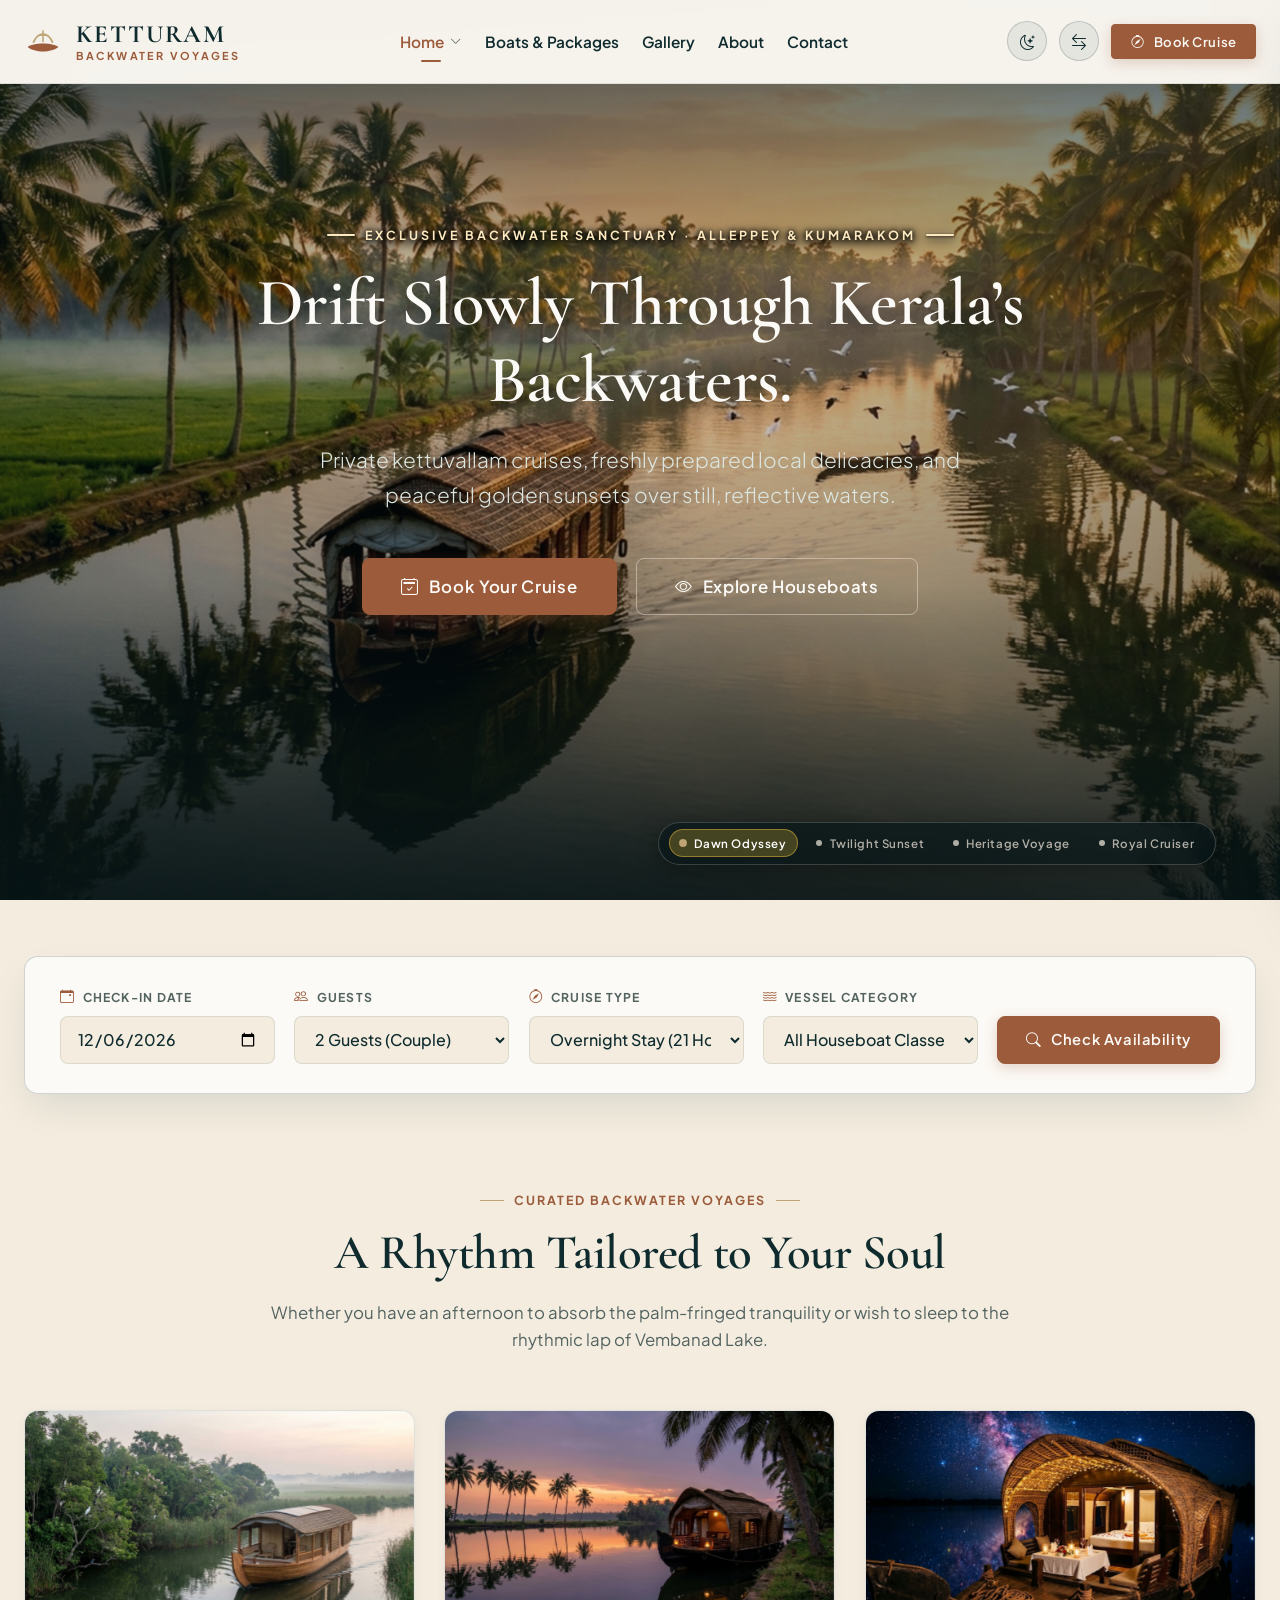
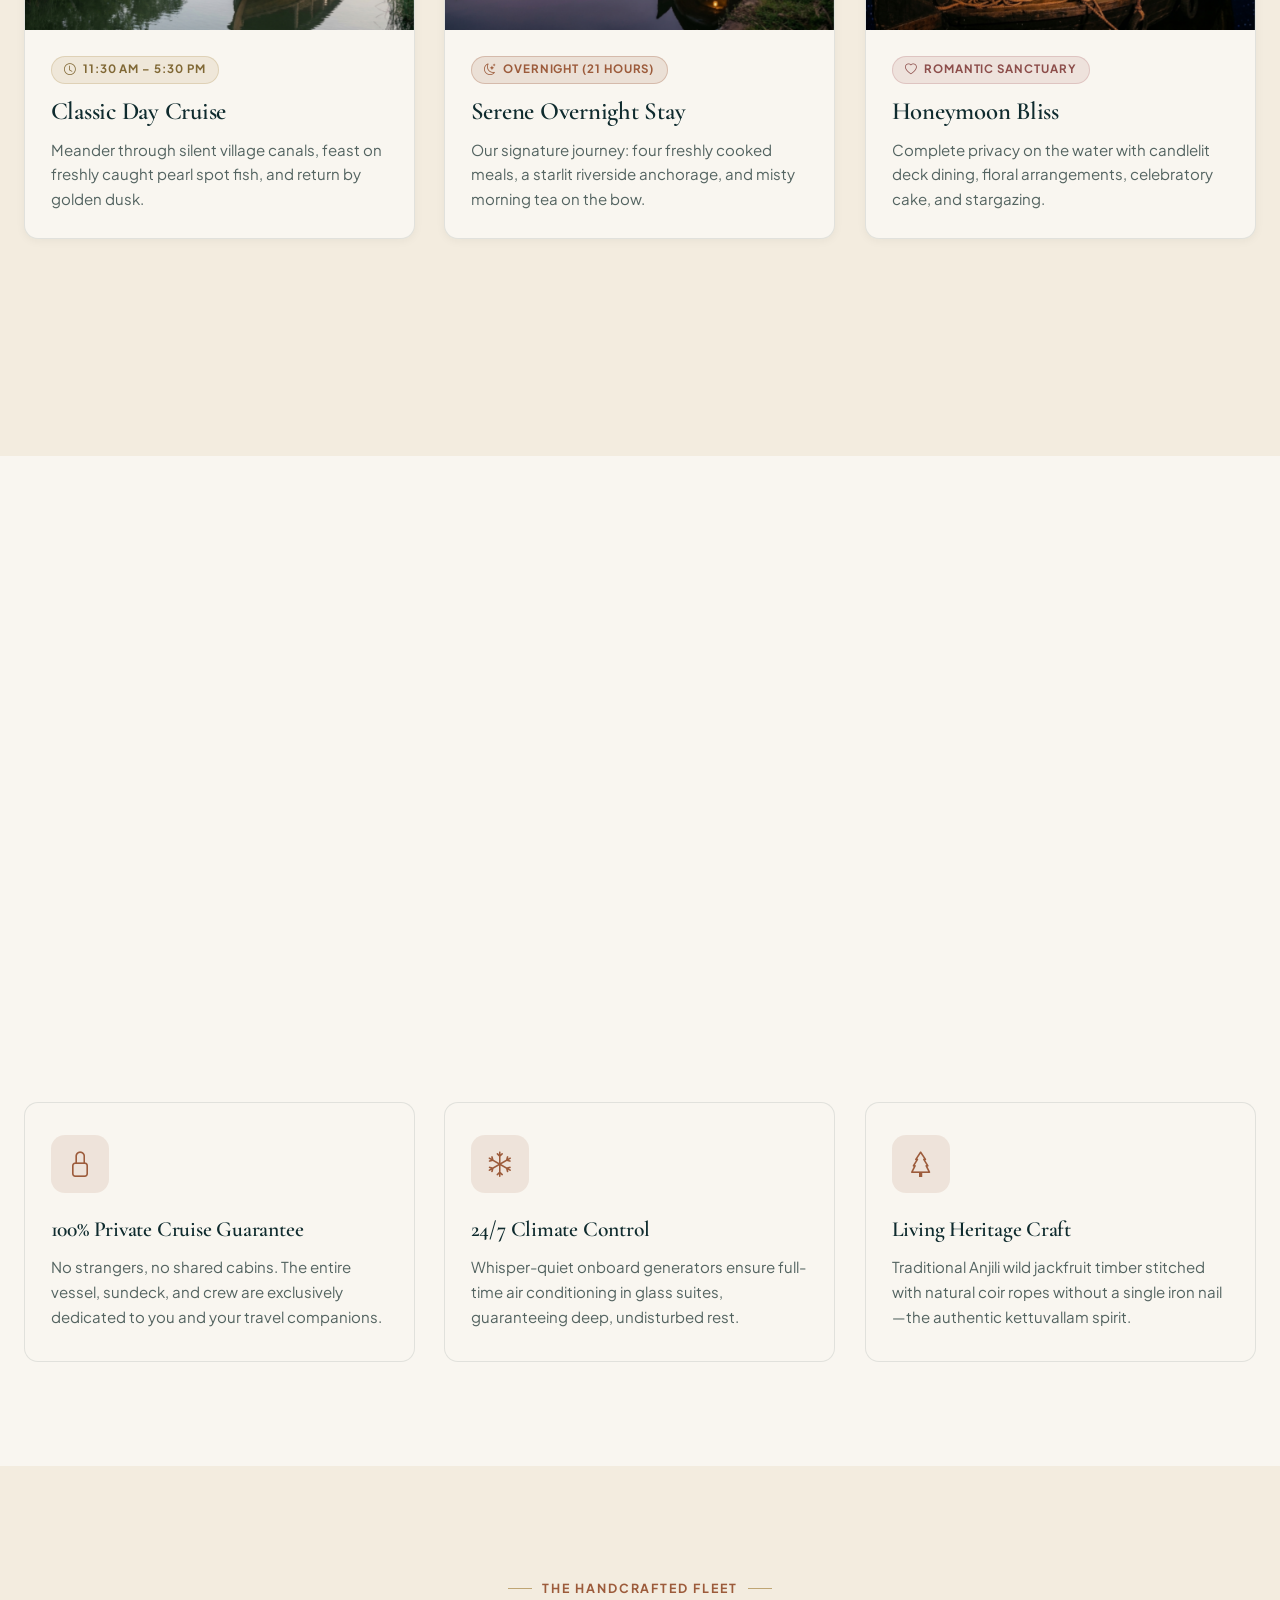
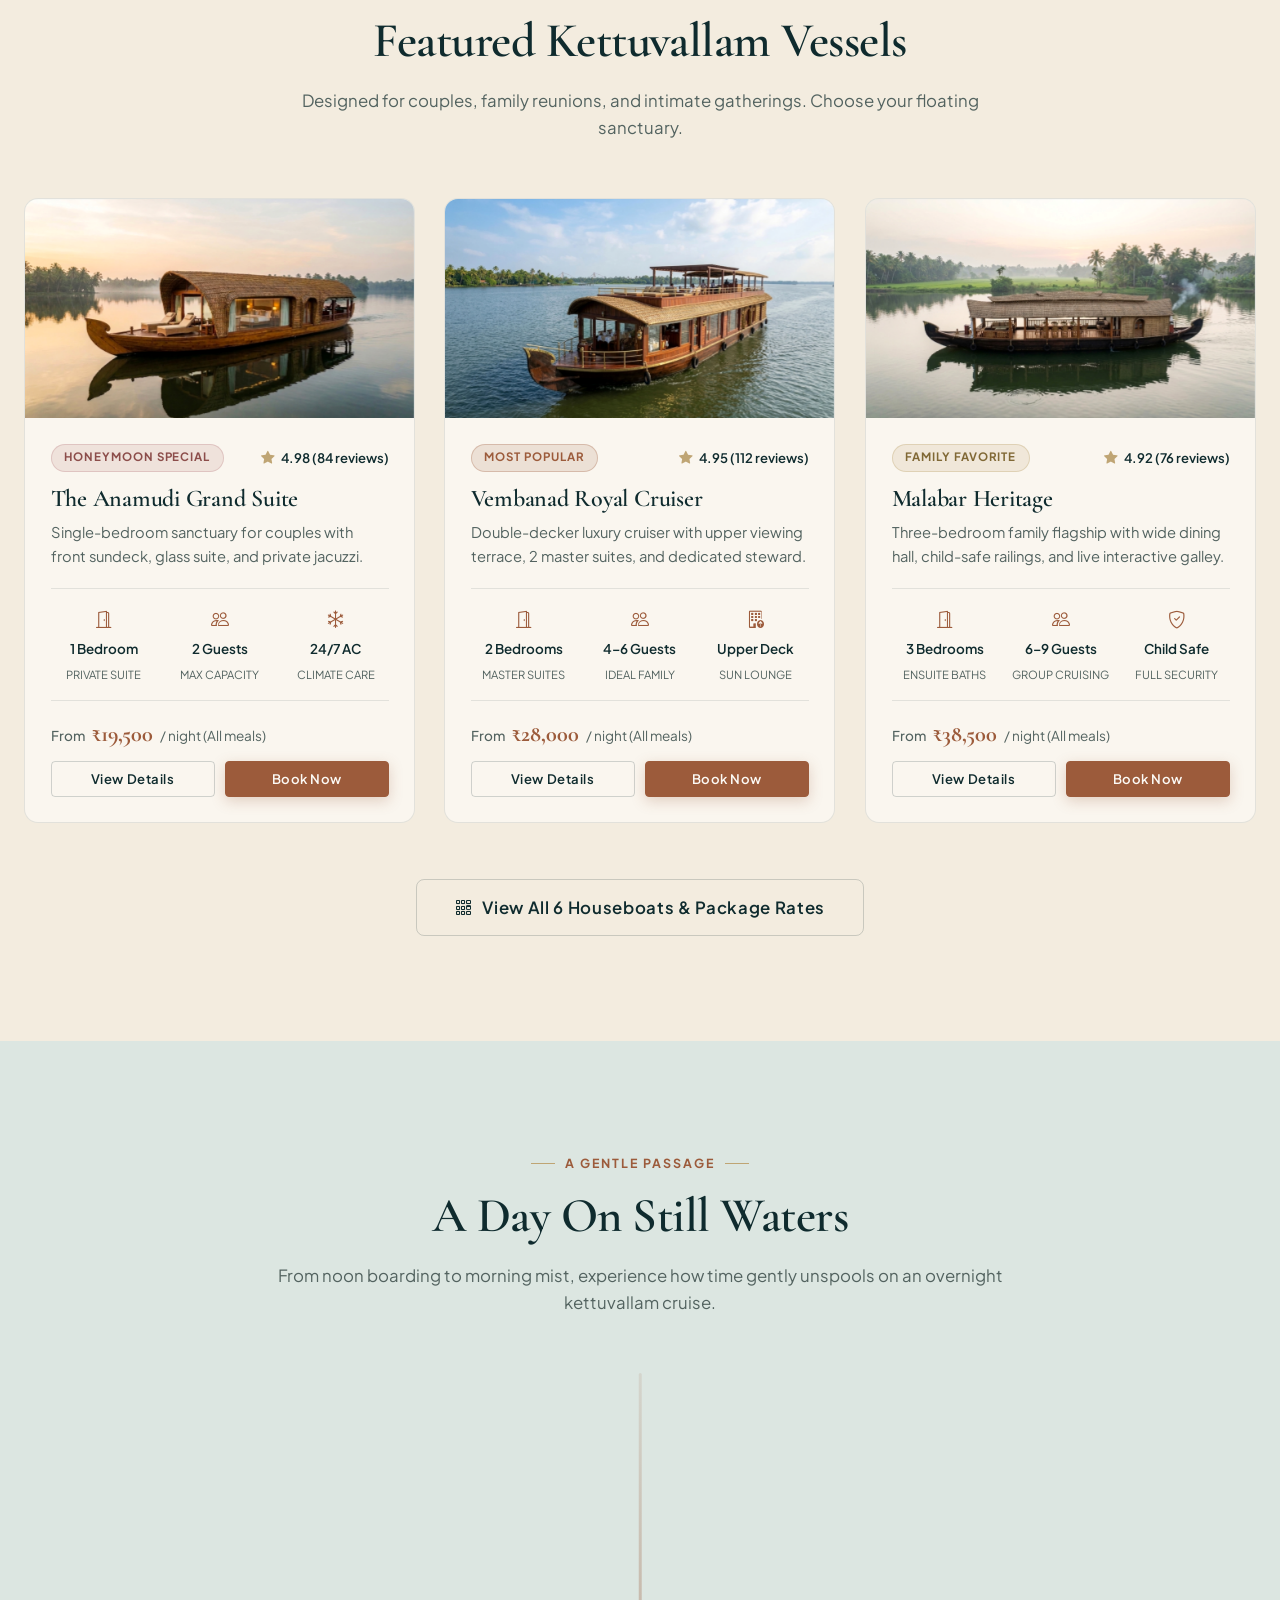
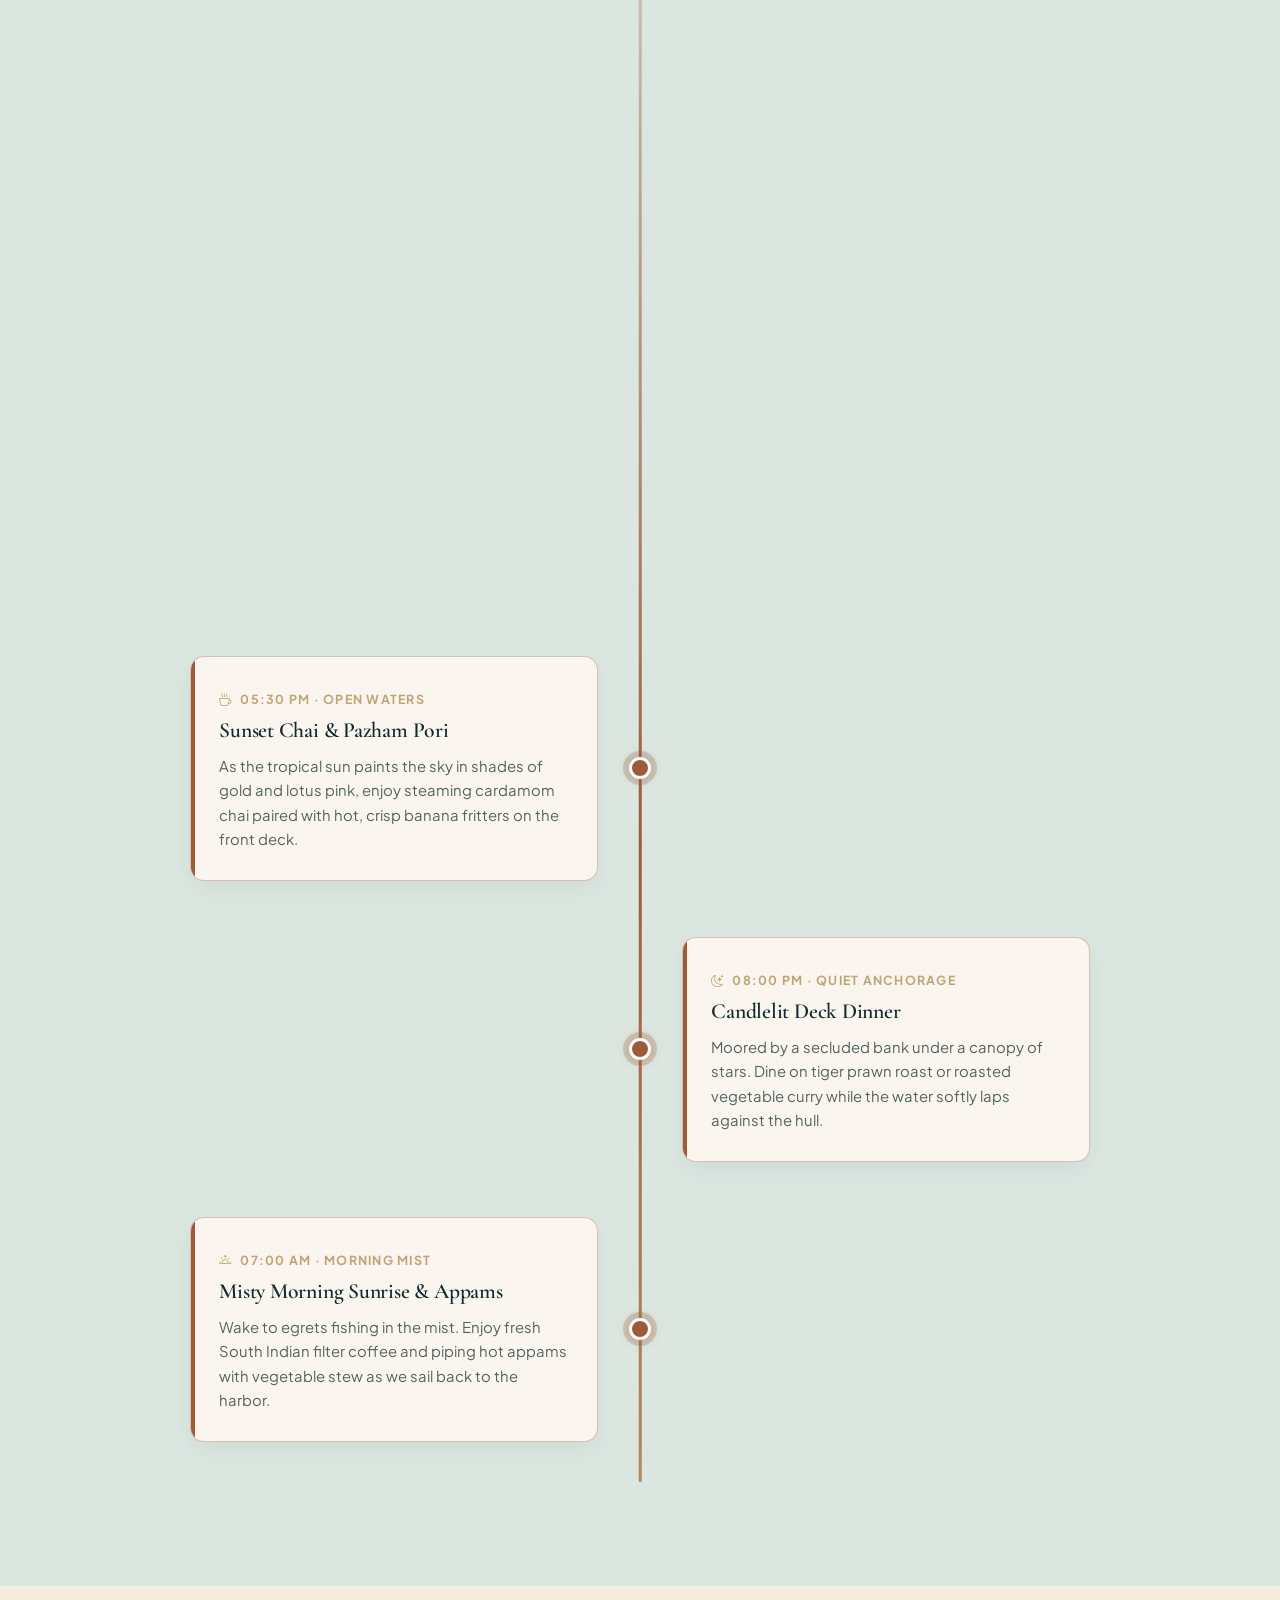
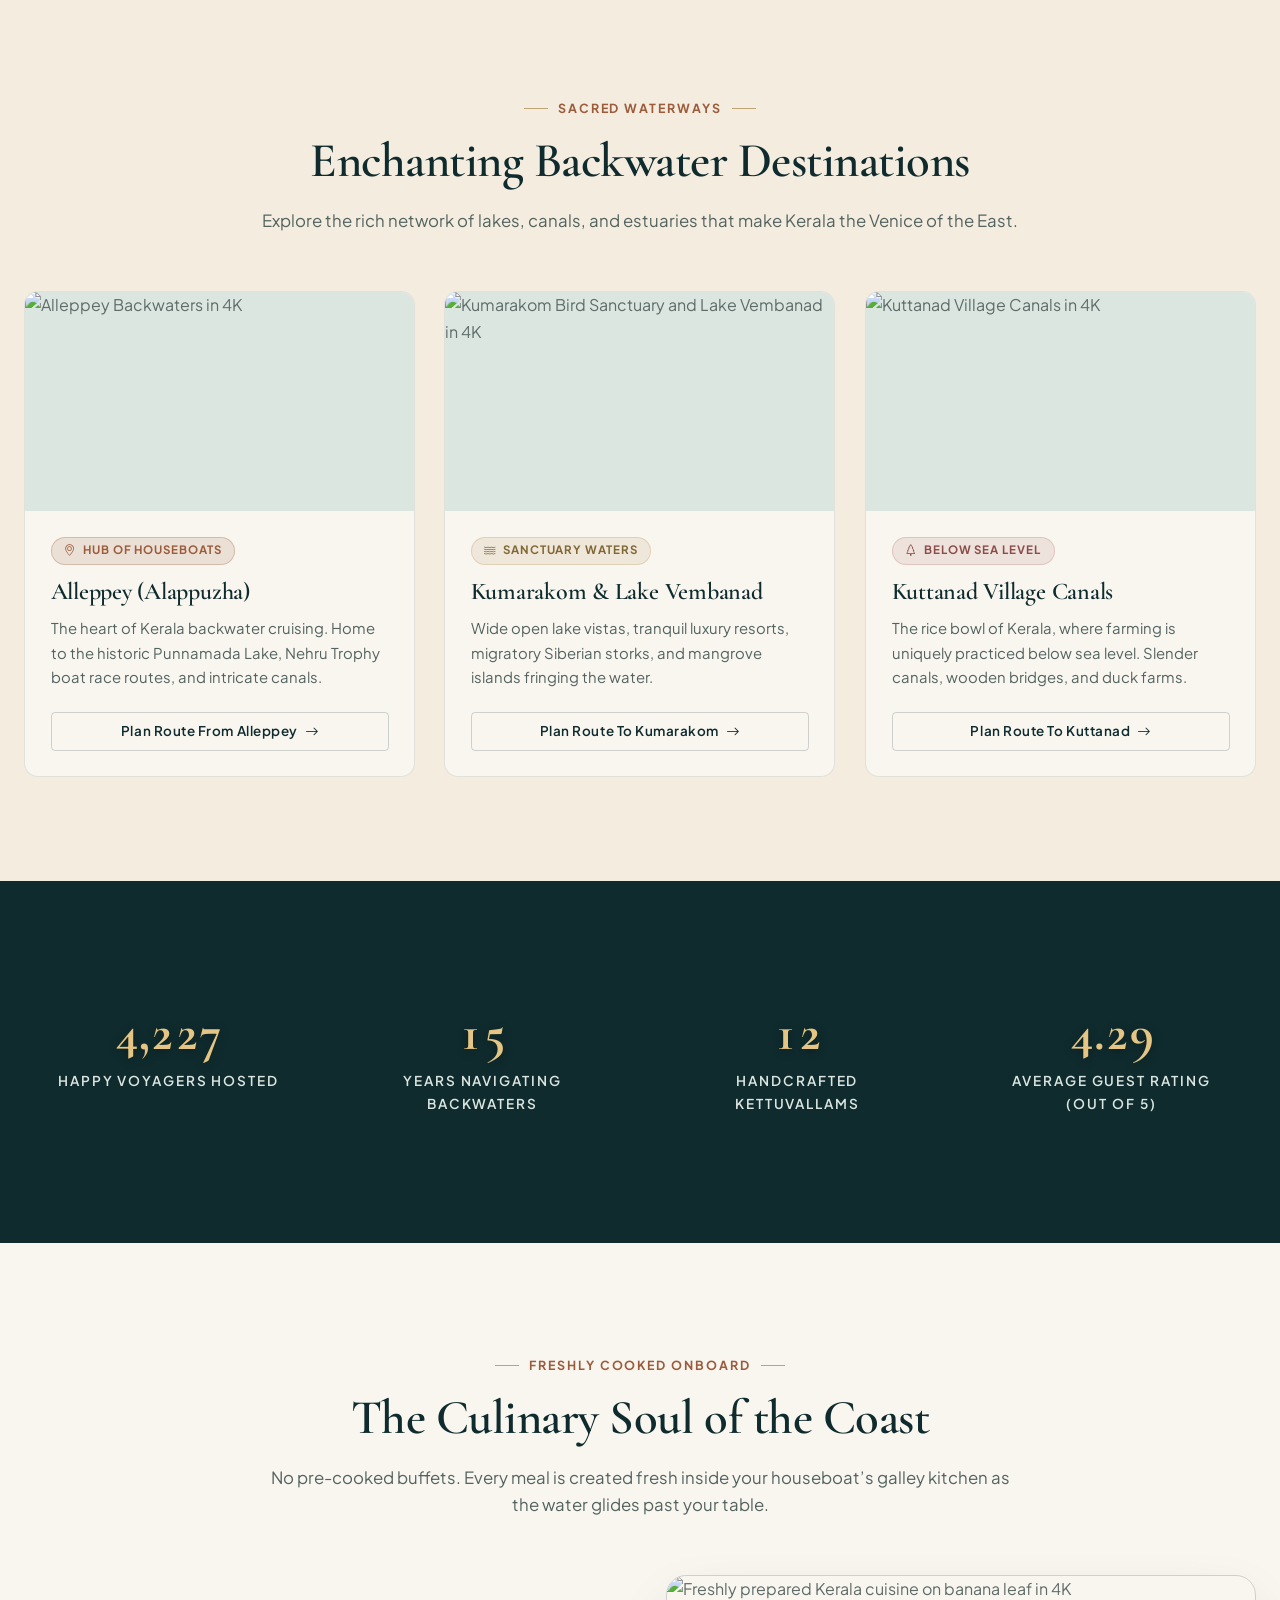
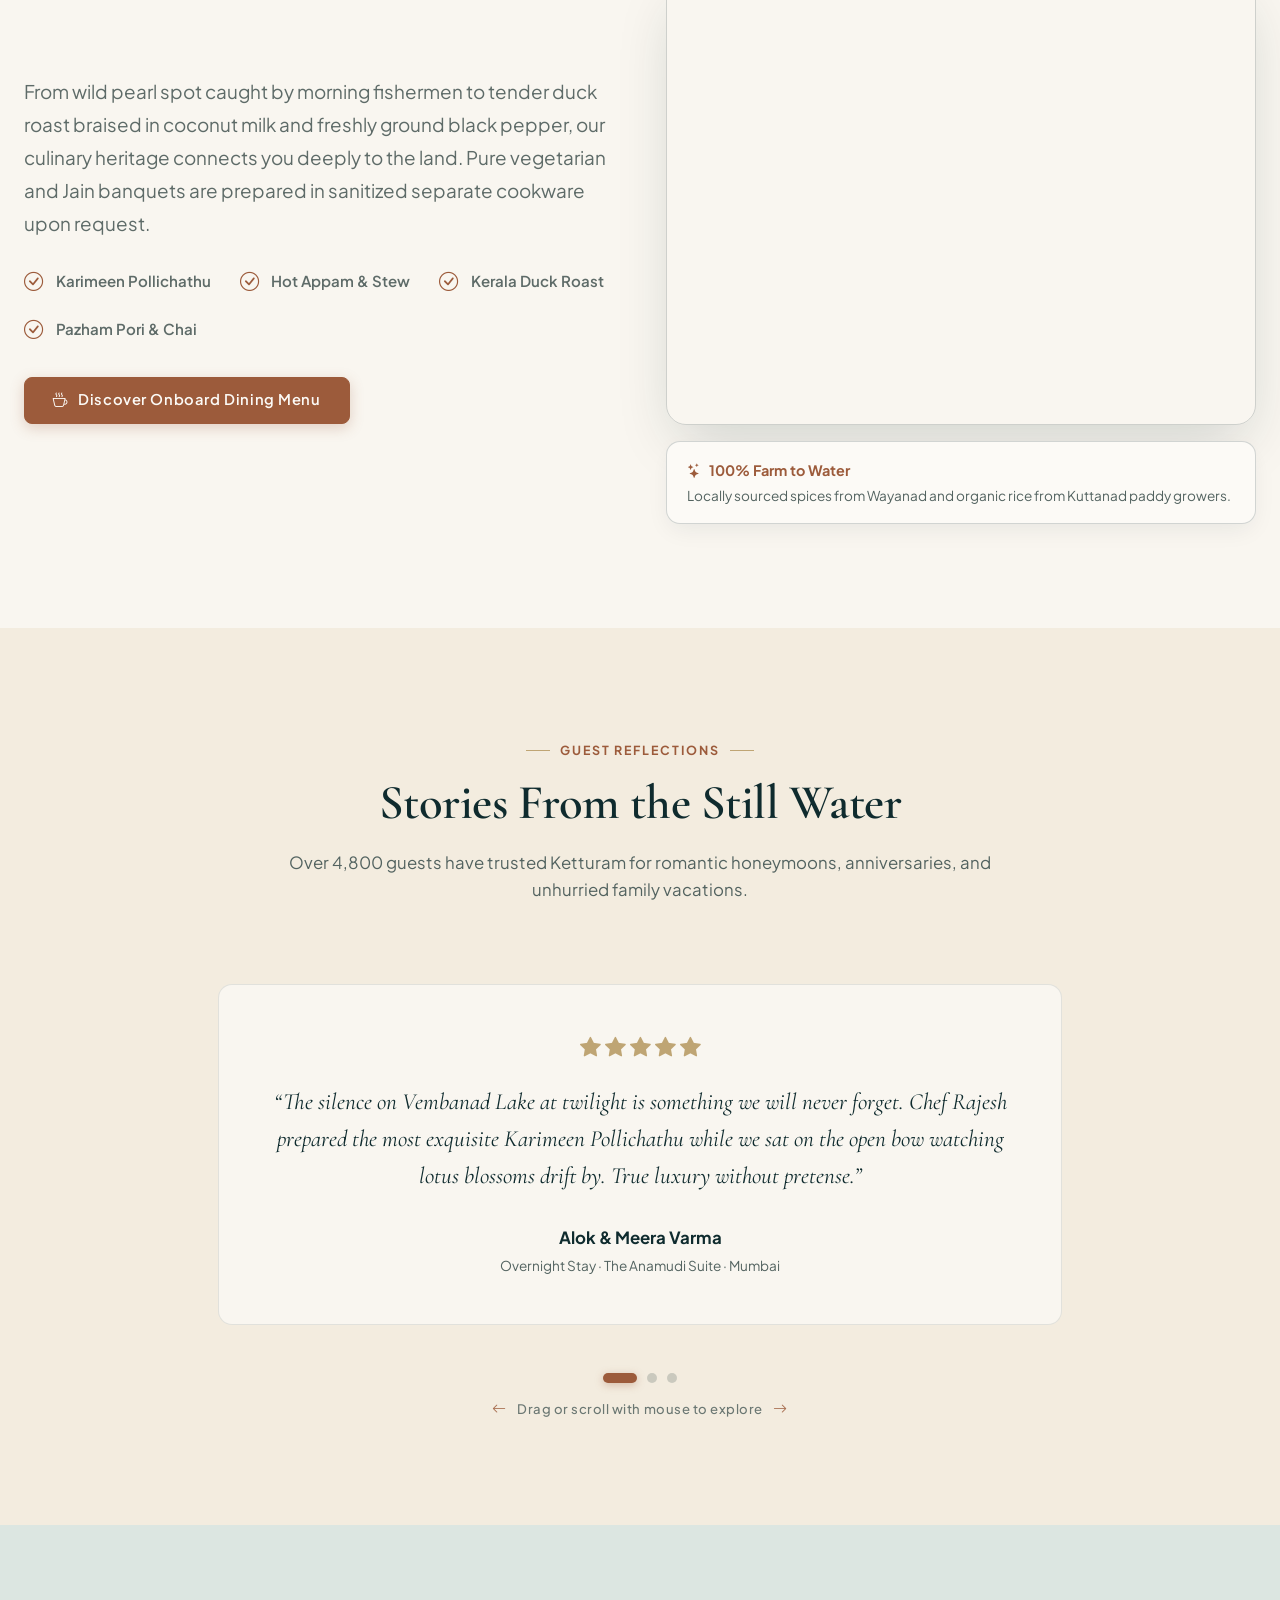
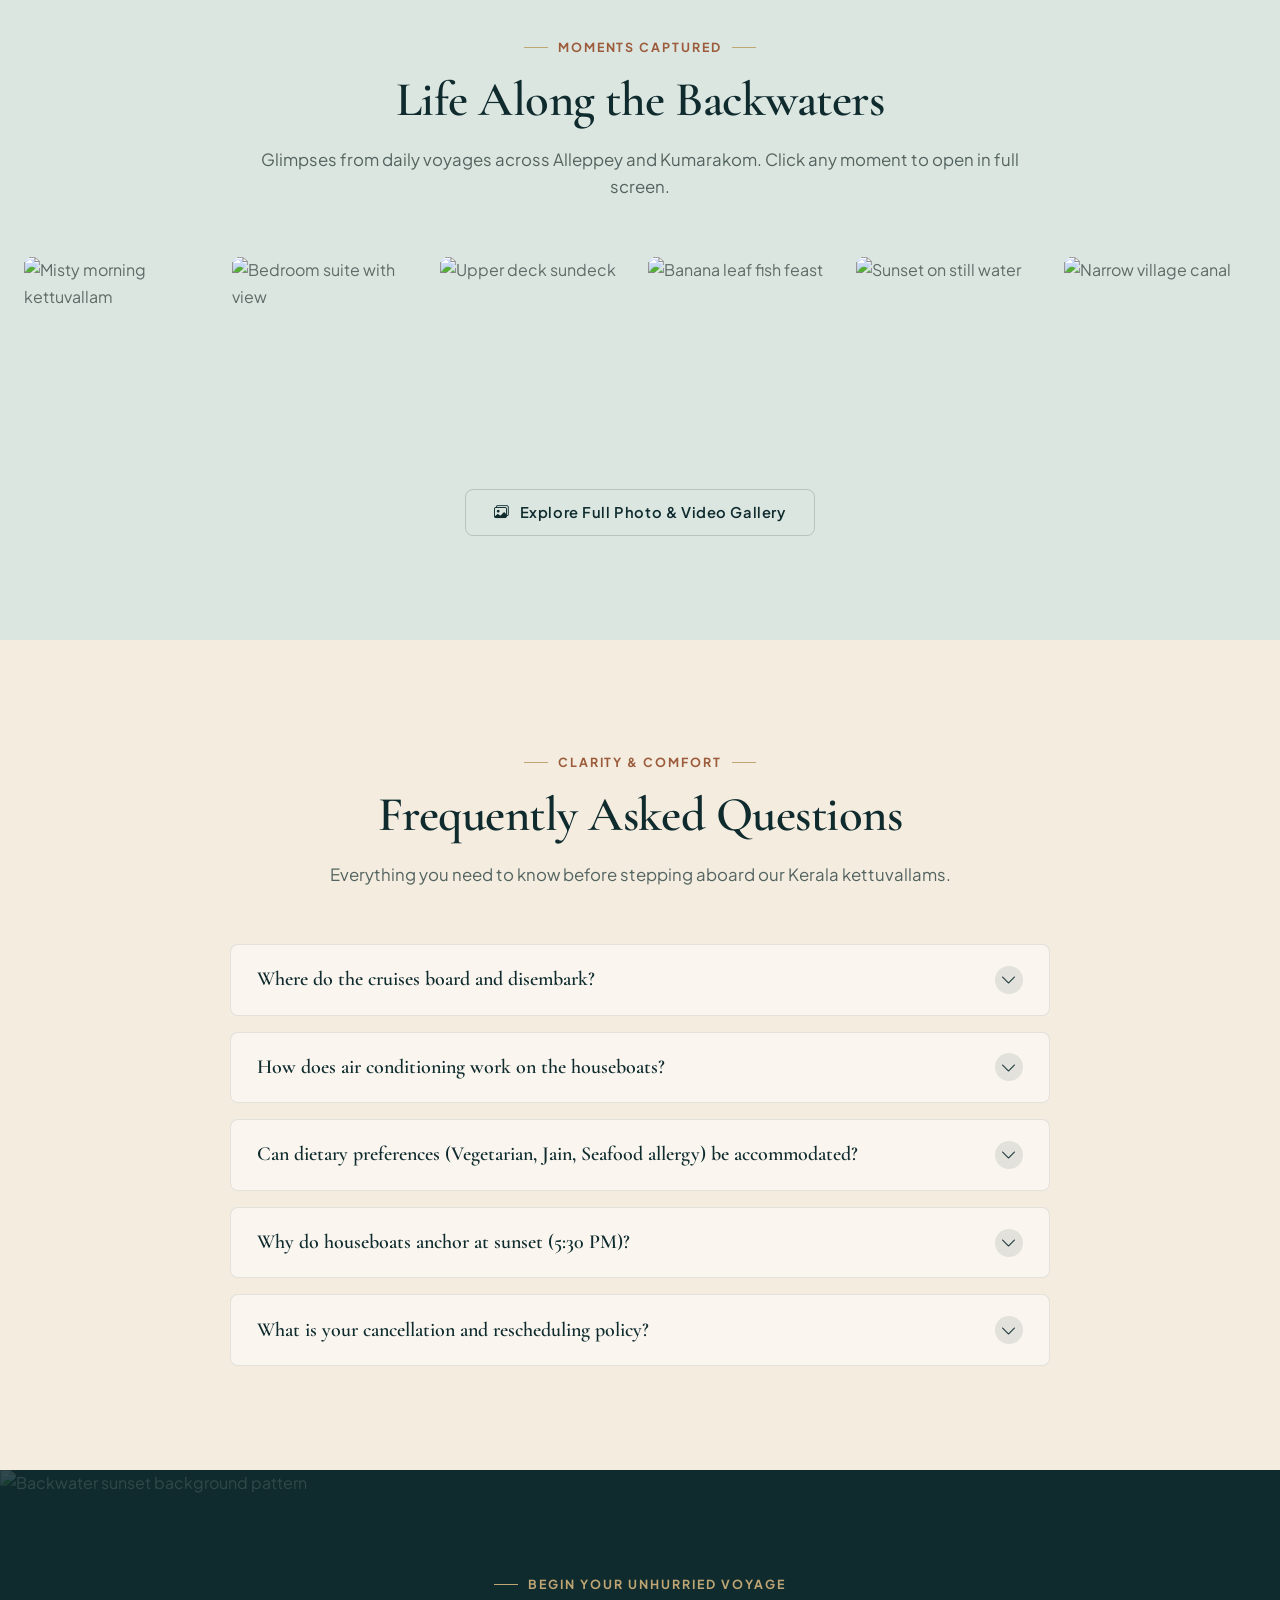
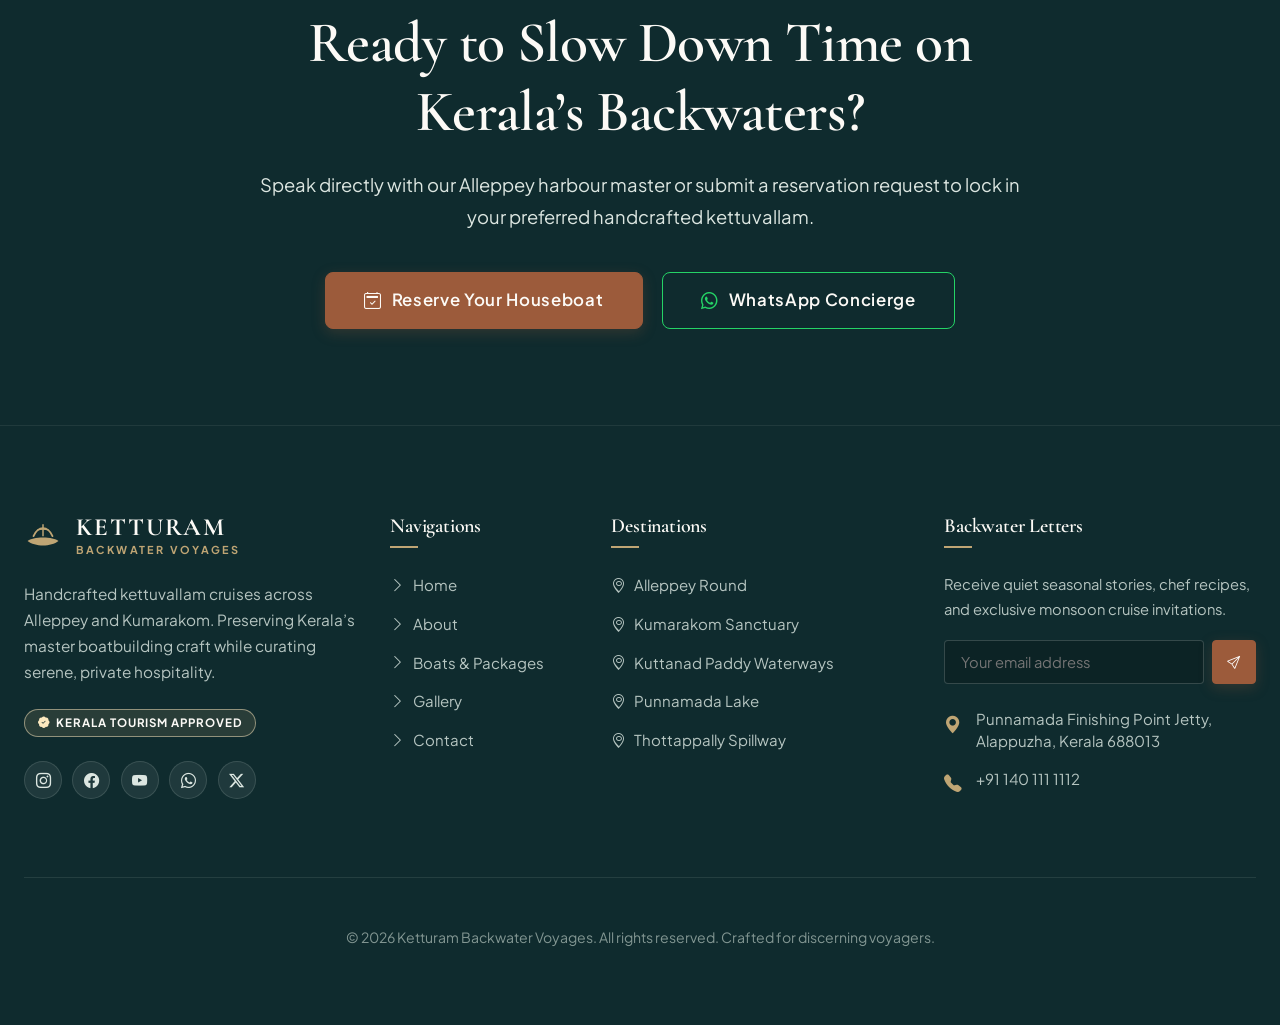
==== index.html @ c447334c "updates" ====
<!DOCTYPE html>
<html lang="en" dir="ltr" data-theme="light">
<head>
  <meta charset="UTF-8">
  <meta name="viewport" content="width=device-width, initial-scale=1.0">
  <title>Ketturam | Luxury Kerala Houseboat Cruises & Backwater Voyages</title>
  <meta name="description" content="Experience Kerala's backwaters in serene luxury. Handcrafted traditional kettuvallam houseboats, private chefs, authentic cuisine, and quiet sunsets in Alleppey & Kumarakom.">
  <meta name="keywords" content="Kerala houseboat booking, Alleppey kettuvallam, luxury backwater cruise, Kumarakom houseboat, private boat cruise Kerala">
  <meta name="theme-color" content="#0F2B2E">

  <!-- Open Graph / Meta -->
  <meta property="og:type" content="website">
  <meta property="og:title" content="Ketturam | Luxury Kerala Houseboat Cruises">
  <meta property="og:description" content="Drift slowly through Kerala's backwaters. Private houseboat cruises, freshly cooked local cuisine, and quiet sunsets on the water.">
  <meta property="og:image" content="https://images.unsplash.com/photo-1602216056096-3b40cc0c9944?auto=format&fit=crop&w=1200&q=80">

  <!-- Bootstrap Icons CDN -->
  <link rel="stylesheet" href="https://cdn.jsdelivr.net/npm/bootstrap-icons@1.11.3/font/bootstrap-icons.min.css">

  <!-- Stylesheets -->
  <link rel="stylesheet" href="assets/css/style.css?v=3.1">
  <link rel="stylesheet" href="assets/css/components.css?v=3.1">
  <link rel="stylesheet" href="assets/css/responsive.css?v=3.1">

  <!-- Favicon SVG -->
  <link rel="icon" type="image/svg+xml" href="data:image/svg+xml,<svg xmlns='http://www.w3.org/2000/svg' viewBox='0 0 64 64'><path d='M6 42C18 52 46 52 58 42C50 34 14 34 6 42Z' fill='%239C5B3B'/><path d='M16 34C24 16 40 16 48 34' stroke='%23BFA574' stroke-width='3.5' stroke-linecap='round'/><path d='M32 14V34' stroke='%23BFA574' stroke-width='3'/><path d='M22 24C28 22 36 22 42 24' stroke='%23BFA574' stroke-width='2.5'/></svg>">
</head>
<body>

  <!-- ==========================================================================
       SITE HEADER / NAVBAR (Transparent to Frosted Glass on Scroll)
       ========================================================================== -->
  <header class="site-header" id="site-header">
    <div class="container navbar-wrapper">
      <!-- Brand Logo -->
      <a href="index.html" class="brand-logo" aria-label="Ketturam Backwater Voyages">
        <svg class="brand-icon" viewBox="0 0 64 64" fill="none" xmlns="http://www.w3.org/2000/svg" aria-hidden="true">
          <path d="M6 42C18 52 46 52 58 42C50 34 14 34 6 42Z" fill="currentColor"/>
          <path d="M16 34C24 16 40 16 48 34" stroke="var(--color-champagne-brass)" stroke-width="3" stroke-linecap="round"/>
          <path d="M32 14V34" stroke="var(--color-champagne-brass)" stroke-width="2.5"/>
          <path d="M22 24C28 22 36 22 42 24" stroke="var(--color-champagne-brass)" stroke-width="2"/>
        </svg>
        <span class="brand-name">
          <span class="brand-title">Ketturam</span>
          <span class="brand-tagline">Backwater Voyages</span>
        </span>
      </a>

      <!-- Desktop Navigation Menu -->
      <nav class="nav-menu" aria-label="Main Navigation">
        <div class="nav-item has-dropdown">
          <a href="javascript:void(0)" class="nav-link active has-dropdown-toggle" id="homeDropdownToggle" role="button" aria-expanded="false" aria-haspopup="true">
            <span>Home</span>
            <i class="bi bi-chevron-down dropdown-arrow"></i>
          </a>
          <ul class="nav-dropdown" aria-labelledby="homeDropdownToggle">
            <li>
              <a href="index.html" class="dropdown-item active">
                <span class="dropdown-title">Classic Backwater Heritage</span>
              </a>
            </li>
            <li>
              <a href="index-2.html" class="dropdown-item">
                <span class="dropdown-title">Luxury Sanctuary &amp; Eco-Cruises</span>
              </a>
            </li>
          </ul>
        </div>
        <a href="boats.html" class="nav-link">Boats &amp; Packages</a>
        <a href="gallery.html" class="nav-link">Gallery</a>
        <a href="about.html" class="nav-link">About</a>
        <a href="contact.html" class="nav-link">Contact</a>
      </nav>

      <!-- Action Controls: Theme Switcher, RTL Switcher, CTA Button -->
      <div class="header-actions">
        <!-- Theme Toggle Button -->
        <button class="action-icon-btn theme-toggle-btn" aria-label="Toggle Night Lagoon Theme" title="Switch Theme">
          <i class="bi bi-moon-stars"></i>
        </button>

        <!-- RTL Layout Toggle Button (Opposite Arrows) -->
        <button class="action-icon-btn rtl-toggle-btn" aria-label="Toggle RTL Direction" title="Switch RTL Layout">
          <i class="bi bi-arrow-left-right"></i>
        </button>

        <!-- Primary Book Button -->
        <a href="contact.html" class="btn btn-primary btn-sm d-none d-md-inline-flex">
          <i class="bi bi-compass"></i>
          <span>Book Cruise</span>
        </a>

        <!-- Mobile Drawer Toggle -->
        <button class="mobile-toggle" aria-label="Open Mobile Menu" aria-expanded="false">
          <span></span>
          <span></span>
          <span></span>
        </button>
      </div>
    </div>
  </header>

  <!-- Mobile Navigation Drawer -->
  <aside class="mobile-drawer" id="mobile-drawer" aria-label="Mobile Navigation Drawer">
    <div>
      <div class="drawer-header">
        <a href="index.html" class="brand-logo" aria-label="Ketturam Backwater Voyages">
          <svg class="brand-icon" viewBox="0 0 64 64" fill="none" xmlns="http://www.w3.org/2000/svg" aria-hidden="true">
            <path d="M6 42C18 52 46 52 58 42C50 34 14 34 6 42Z" fill="currentColor"/>
            <path d="M16 34C24 16 40 16 48 34" stroke="var(--color-champagne-brass)" stroke-width="3" stroke-linecap="round"/>
            <path d="M32 14V34" stroke="var(--color-champagne-brass)" stroke-width="2.5"/>
            <path d="M22 24C28 22 36 22 42 24" stroke="var(--color-champagne-brass)" stroke-width="2"/>
          </svg>
          <span class="brand-name">
            <span class="brand-title">Ketturam</span>
            <span class="brand-tagline">Backwater Voyages</span>
          </span>
        </a>
        <button class="drawer-close" aria-label="Close Mobile Menu">
          <i class="bi bi-x-lg"></i>
        </button>
      </div>
      <ul class="drawer-menu">
        <li class="drawer-item has-drawer-dropdown open">
          <div class="drawer-link-row">
            <a href="index.html" class="drawer-link active">Home</a>
            <button class="drawer-dropdown-toggle" aria-label="Toggle Home Submenu" aria-expanded="true">
              <i class="bi bi-chevron-down"></i>
            </button>
          </div>
          <ul class="drawer-submenu">
            <li><a href="index.html" class="drawer-sublink active">Classic Backwater Heritage</a></li>
            <li><a href="index-2.html" class="drawer-sublink">Luxury Sanctuary &amp; Eco-Cruises</a></li>
          </ul>
        </li>
        <li><a href="boats.html" class="drawer-link">Boats &amp; Packages</a></li>
        <li><a href="gallery.html" class="drawer-link">Gallery</a></li>
        <li><a href="about.html" class="drawer-link">About</a></li>
        <li><a href="contact.html" class="drawer-link">Contact</a></li>
      </ul>
    </div>
    <div class="drawer-footer">
      <a href="contact.html" class="btn btn-primary" style="width: 100%;">
        <i class="bi bi-calendar2-check"></i> Book a Cruise
      </a>
    </div>
  </aside>
  <div class="mobile-overlay" id="mobile-overlay"></div>

  <!-- ==========================================================================
       HERO SECTION (Cinematic Backwater Parallax & Slow Zoom)
       ========================================================================== -->
  <section class="hero-section" id="hero">
    <div class="hero-bg" id="hero-slider" aria-label="Hero Background 4K Showcase">
      <!-- 4K Scene 1: Dawn Odyssey & Palm Waterways -->
      <div class="hero-slide active" data-index="0">
        <img src="assets/images/packages/deep_water_odyssey_4k.jpg"
             alt="Dawn sunlight illuminates traditional Kerala kettuvallam houseboat gliding down palm-lined canal in 4K"
             class="hero-bg-img hero-motion-home1"
             fetchpriority="high"
             loading="eager"
             decoding="async">
      </div>
      <!-- 4K Scene 2: Sunset Reflection & Warm Lanterns -->
      <div class="hero-slide" data-index="1">
        <img src="assets/images/hero/hero_gallery_sunset_4k.jpg"
             alt="Serene golden sunset glow with warm lanterns over Kerala houseboat on mirror-still lake in 4K"
             class="hero-bg-img hero-motion-home1"
             loading="lazy"
             decoding="async">
      </div>
      <!-- 4K Scene 3: Enhanced Heritage Kettuvallam Voyaging -->
      <div class="hero-slide" data-index="2">
        <img src="assets/images/hero/hero_home1_heritage_4k.jpg"
             alt="Classic Kerala kettuvallam cruising through lush emerald backwaters and paddy fields in 4K"
             class="hero-bg-img hero-motion-home1"
             loading="lazy"
             decoding="async">
      </div>
      <!-- 4K Scene 4: Royal Vembanad Double-Decker Cruiser -->
      <div class="hero-slide" data-index="3">
        <img src="assets/images/boats/vembanad_royal_cruiser_4k.jpg"
             alt="Luxury Vembanad Royal cruiser cruising open backwaters under clear skies in 4K"
             class="hero-bg-img hero-motion-home1"
             loading="lazy"
             decoding="async">
      </div>
    </div>
    <div class="hero-overlay"></div>

    <div class="container hero-content" style="text-align: center; display: flex; flex-direction: column; align-items: center; justify-content: center; margin-inline: auto;">
      <span class="eyebrow hero-eyebrow reveal" style="display: inline-flex; justify-content: center; align-items: center; margin-inline: auto;">Exclusive Backwater Sanctuary · Alleppey &amp; Kumarakom</span>
      <h1 class="hero-title reveal reveal-delay-1" style="text-align: center; margin-inline: auto; max-width: 860px;">Drift Slowly Through Kerala’s Backwaters.</h1>
      <p class="hero-desc reveal reveal-delay-2" style="text-align: center; margin-inline: auto; max-width: 680px;">
        Private kettuvallam cruises, freshly prepared local delicacies, and peaceful golden sunsets over still, reflective waters.
      </p>
      <div class="hero-actions reveal reveal-delay-3" style="display: flex; justify-content: center; align-items: center; margin-inline: auto;">
        <a href="#quick-booking" class="btn btn-primary btn-lg">
          <i class="bi bi-calendar2-check"></i> Book Your Cruise
        </a>
        <a href="boats.html" class="btn btn-outline-white btn-lg">
          <i class="bi bi-eye"></i> Explore Houseboats
        </a>
      </div>
    </div>

    <!-- 4K Hero Scene Switcher Controls -->
    <div class="hero-indicators" aria-label="Hero 4K Scene Navigation">
      <button class="hero-indicator-btn active" data-slide="0" aria-label="Scene 1: Dawn Odyssey">
        <span class="dot"></span>
        <span class="label-text">Dawn Odyssey</span>
      </button>
      <button class="hero-indicator-btn" data-slide="1" aria-label="Scene 2: Twilight Sunset">
        <span class="dot"></span>
        <span class="label-text">Twilight Sunset</span>
      </button>
      <button class="hero-indicator-btn" data-slide="2" aria-label="Scene 3: Heritage Voyage">
        <span class="dot"></span>
        <span class="label-text">Heritage Voyage</span>
      </button>
      <button class="hero-indicator-btn" data-slide="3" aria-label="Scene 4: Royal Cruiser">
        <span class="dot"></span>
        <span class="label-text">Royal Cruiser</span>
      </button>
    </div>
  </section>

  <!-- ==========================================================================
       QUICK AVAILABILITY STRIP (Interactive Search / Direct Booking Dispatch)
       ========================================================================== -->
  <section class="section-booking-strip" id="quick-booking">
    <div class="container">
      <div class="booking-strip-card reveal">
        <form id="home-quick-booking-form" class="strip-form-grid" aria-label="Quick Availability Enquiry">
          <div class="strip-field">
            <label for="strip-checkin" class="strip-label">
              <i class="bi bi-calendar-event"></i> Check-in Date
            </label>
            <input type="date" id="strip-checkin" class="strip-input" required>
          </div>

          <div class="strip-field">
            <label for="strip-guests" class="strip-label">
              <i class="bi bi-people"></i> Guests
            </label>
            <select id="strip-guests" class="strip-select">
              <option value="2">2 Guests (Couple)</option>
              <option value="4">3–4 Guests (Family)</option>
              <option value="6">5–6 Guests (Group)</option>
              <option value="8">7–8 Guests (Large Group)</option>
              <option value="12">9–12+ Guests (Grand Fleet)</option>
            </select>
          </div>

          <div class="strip-field">
            <label for="strip-cruise" class="strip-label">
              <i class="bi bi-compass"></i> Cruise Type
            </label>
            <select id="strip-cruise" class="strip-select">
              <option value="overnight">Overnight Stay (21 Hours)</option>
              <option value="day">Day Cruise (11:30 AM – 5:30 PM)</option>
              <option value="sunset">Sunset Cruise (3:30 PM – 7:00 PM)</option>
              <option value="twonight">2-Night Deep Water Odyssey</option>
            </select>
          </div>

          <div class="strip-field">
            <label for="strip-category" class="strip-label">
              <i class="bi bi-water"></i> Vessel Category
            </label>
            <select id="strip-category" class="strip-select">
              <option value="all">All Houseboat Classes</option>
              <option value="honeymoon">Honeymoon Suite</option>
              <option value="luxury">Luxury Suite</option>
              <option value="family">Family Heritage Cruiser</option>
              <option value="premium">Eco-Solar Cruiser</option>
            </select>
          </div>

          <button type="submit" class="btn btn-primary" style="height: 48px;">
            <i class="bi bi-search"></i> Check Availability
          </button>
        </form>
      </div>
    </div>
  </section>

  <!-- ==========================================================================
       BACKWATER CRUISE HIGHLIGHTS
       ========================================================================== -->
  <section class="section" id="highlights">
    <div class="container">
      <div class="section-header reveal">
        <span class="eyebrow has-line">Curated Backwater Voyages</span>
        <h2 class="section-title">A Rhythm Tailored to Your Soul</h2>
        <p class="section-subtitle">
          Whether you have an afternoon to absorb the palm-fringed tranquility or wish to sleep to the rhythmic lap of Vembanad Lake.
        </p>
      </div>

      <div class="grid grid-cols-1 md:grid-cols-2 lg:grid-cols-3">
        <!-- Highlight Card 1: Day Cruise -->
        <a href="boats.html#packages" class="highlight-card reveal reveal-delay-1">
          <div class="highlight-card-media">
            <img src="assets/images/packages/kuttanad_premium_cruiser_4k.jpg"
                 onerror="this.onerror=null;this.src='https://images.unsplash.com/photo-1593693397690-362cb9666fc2?auto=format&fit=crop&w=2560&q=90';"
                 alt="Classic Day Cruise kettuvallam sailing through palm trees in 4K clarity"
                 class="highlight-card-img"
                 loading="lazy">
          </div>
          <div class="highlight-card-body">
            <div class="highlight-card-meta">
              <span class="badge badge-brass"><i class="bi bi-clock"></i> 11:30 AM – 5:30 PM</span>
            </div>
            <h3 class="highlight-card-title">Classic Day Cruise</h3>
            <p class="highlight-card-desc">
              Meander through silent village canals, feast on freshly caught pearl spot fish, and return by golden dusk.
            </p>
          </div>
        </a>

        <!-- Highlight Card 2: Overnight Stay -->
        <a href="boats.html#packages" class="highlight-card reveal reveal-delay-2">
          <div class="highlight-card-media">
            <img src="assets/images/packages/serene_overnight_4k.jpg"
                 onerror="this.onerror=null;this.src='https://images.unsplash.com/photo-1602216056096-3b40cc0c9944?auto=format&fit=crop&w=2560&q=90';"
                 alt="Serene Overnight Stay houseboat moored on misty lake in 4K clarity"
                 class="highlight-card-img"
                 loading="lazy">
          </div>
          <div class="highlight-card-body">
            <div class="highlight-card-meta">
              <span class="badge badge-teak"><i class="bi bi-moon-stars"></i> Overnight (21 Hours)</span>
            </div>
            <h3 class="highlight-card-title">Serene Overnight Stay</h3>
            <p class="highlight-card-desc">
              Our signature journey: four freshly cooked meals, a starlit riverside anchorage, and misty morning tea on the bow.
            </p>
          </div>
        </a>

        <!-- Highlight Card 3: Honeymoon Special -->
        <a href="boats.html#packages" class="highlight-card reveal reveal-delay-3">
          <div class="highlight-card-media">
            <img src="assets/images/packages/honeymoon_bliss_4k.jpg"
                 onerror="this.onerror=null;this.src='https://images.unsplash.com/photo-1590490360182-c33d57733427?auto=format&fit=crop&w=2560&q=90';"
                 alt="Honeymoon Bliss romantic luxury bedroom on houseboat in 4K clarity"
                 class="highlight-card-img"
                 loading="lazy">
          </div>
          <div class="highlight-card-body">
            <div class="highlight-card-meta">
              <span class="badge badge-lotus"><i class="bi bi-heart"></i> Romantic Sanctuary</span>
            </div>
            <h3 class="highlight-card-title">Honeymoon Bliss</h3>
            <p class="highlight-card-desc">
              Complete privacy on the water with candlelit deck dining, floral arrangements, celebratory cake, and stargazing.
            </p>
          </div>
        </a>
      </div>

      <!-- Common Explore Packages Action Below All Three Cards -->
      <div class="highlight-action-wrap reveal">
        <a href="boats.html#packages" class="btn btn-primary btn-lg">
          <span>Explore Packages</span>
          <i class="bi bi-arrow-right"></i>
        </a>
      </div>
    </div>
  </section>

  <!-- ==========================================================================
       WHY CHOOSE US (Craftsmanship, Chefs, Hygiene, Privacy)
       ========================================================================== -->
  <section class="section section-bg-surface" id="why-choose-us">
    <div class="container">
      <div class="section-header reveal">
        <span class="eyebrow has-line">The Ketturam Distinction</span>
        <h2 class="section-title">Pure Hospitality on Still Waters</h2>
        <p class="section-subtitle">
          We honor the heritage of Kerala boatbuilding while delivering the comfort, hygiene, and gastronomy of a boutique resort.
        </p>
      </div>

      <div class="grid grid-cols-1 md:grid-cols-2 lg:grid-cols-3">
        <!-- Feature 1 -->
        <div class="feature-card reveal reveal-delay-1">
          <div class="feature-icon-wrapper">
            <i class="bi bi-award"></i>
          </div>
          <h3 class="feature-title">Certified Green Audit</h3>
          <p class="feature-desc">
            Equipped with state-approved bio-toilets, eco-friendly waste management, and solar silent energy to preserve the backwater ecosystem.
          </p>
        </div>

        <!-- Feature 2 -->
        <div class="feature-card reveal reveal-delay-2">
          <div class="feature-icon-wrapper">
            <i class="bi bi-egg-fried"></i>
          </div>
          <h3 class="feature-title">Dedicated Private Chef</h3>
          <p class="feature-desc">
            Every boat carries its own culinary master. Enjoy Karimeen Pollichathu, duck roast, and warm appams prepared fresh before your eyes.
          </p>
        </div>

        <!-- Feature 3 -->
        <div class="feature-card reveal reveal-delay-3">
          <div class="feature-icon-wrapper">
            <i class="bi bi-shield-check"></i>
          </div>
          <h3 class="feature-title">Licensed Master Crew</h3>
          <p class="feature-desc">
            Steered by Kerala Ports Department certified captains and engine drivers with over 15 years navigating every canal and tributary.
          </p>
        </div>

        <!-- Feature 4 -->
        <div class="feature-card reveal reveal-delay-1">
          <div class="feature-icon-wrapper">
            <i class="bi bi-lock"></i>
          </div>
          <h3 class="feature-title">100% Private Cruise Guarantee</h3>
          <p class="feature-desc">
            No strangers, no shared cabins. The entire vessel, sundeck, and crew are exclusively dedicated to you and your travel companions.
          </p>
        </div>

        <!-- Feature 5 -->
        <div class="feature-card reveal reveal-delay-2">
          <div class="feature-icon-wrapper">
            <i class="bi bi-snow"></i>
          </div>
          <h3 class="feature-title">24/7 Climate Control</h3>
          <p class="feature-desc">
            Whisper-quiet onboard generators ensure full-time air conditioning in glass suites, guaranteeing deep, undisturbed rest.
          </p>
        </div>

        <!-- Feature 6 -->
        <div class="feature-card reveal reveal-delay-3">
          <div class="feature-icon-wrapper">
            <i class="bi bi-tree"></i>
          </div>
          <h3 class="feature-title">Living Heritage Craft</h3>
          <p class="feature-desc">
            Traditional Anjili wild jackfruit timber stitched with natural coir ropes without a single iron nail—the authentic kettuvallam spirit.
          </p>
        </div>
      </div>
    </div>
  </section>

  <!-- ==========================================================================
       FEATURED HOUSEBOATS (Direct Showcase from Dataset)
       ========================================================================== -->
  <section class="section" id="featured-boats">
    <div class="container">
      <div class="section-header reveal">
        <span class="eyebrow has-line">The Handcrafted Fleet</span>
        <h2 class="section-title">Featured Kettuvallam Vessels</h2>
        <p class="section-subtitle">
          Designed for couples, family reunions, and intimate gatherings. Choose your floating sanctuary.
        </p>
      </div>

      <div class="grid grid-cols-1 md:grid-cols-2 lg:grid-cols-3" id="featured-boats-container">
        <!-- Rendered dynamically or enriched via JS, structured for fallback -->
        <!-- Boat 1 -->
        <div class="card boat-card reveal reveal-delay-1">
          <div class="boat-card-media">
            <img src="assets/images/boats/anamudi_grand_suite_4k.jpg"
                 onerror="this.onerror=null;this.src='https://images.unsplash.com/photo-1602216056096-3b40cc0c9944?auto=format&fit=crop&w=3840&q=95';"
                 alt="The Anamudi Grand Suite in 4K"
                 class="boat-card-img"
                 loading="lazy">
          </div>
          <div class="boat-card-body">
            <div class="boat-card-meta">
              <span class="badge badge-lotus">Honeymoon Special</span>
              <span class="boat-card-rating-inline">
                <i class="bi bi-star-fill"></i> 4.98 (84 reviews)
              </span>
            </div>
            <h3 class="boat-card-title">The Anamudi Grand Suite</h3>
            <p class="boat-card-desc">
              Single-bedroom sanctuary for couples with front sundeck, glass suite, and private jacuzzi.
            </p>
            <div class="boat-specs-grid">
              <div class="boat-spec-item">
                <i class="bi bi-door-open"></i>
                <span class="boat-spec-val">1 Bedroom</span>
                <span class="boat-spec-lbl">Private Suite</span>
              </div>
              <div class="boat-spec-item">
                <i class="bi bi-people"></i>
                <span class="boat-spec-val">2 Guests</span>
                <span class="boat-spec-lbl">Max Capacity</span>
              </div>
              <div class="boat-spec-item">
                <i class="bi bi-snow"></i>
                <span class="boat-spec-val">24/7 AC</span>
                <span class="boat-spec-lbl">Climate Care</span>
              </div>
            </div>
            <div class="boat-card-footer">
              <div class="boat-price-block">
                <span class="boat-price-from">From</span>
                <span class="boat-price-num">₹19,500</span>
                <span class="boat-price-unit">/ night (All meals)</span>
              </div>
              <div class="boat-card-actions">
                <a href="boats.html?boat=kb-anamudi" class="btn btn-sm btn-outline">View Details</a>
                <a href="contact.html?boat=kb-anamudi" class="btn btn-sm btn-primary">Book Now</a>
              </div>
            </div>
          </div>
        </div>

        <!-- Boat 2 -->
        <div class="card boat-card reveal reveal-delay-2">
          <div class="boat-card-media">
            <img src="assets/images/boats/vembanad_royal_cruiser_4k.jpg"
                 onerror="this.onerror=null;this.src='https://images.unsplash.com/photo-1593693397690-362cb9666fc2?auto=format&fit=crop&w=3840&q=95';"
                 alt="Vembanad Royal Cruiser in 4K"
                 class="boat-card-img"
                 loading="lazy">
          </div>
          <div class="boat-card-body">
            <div class="boat-card-meta">
              <span class="badge badge-teak">Most Popular</span>
              <span class="boat-card-rating-inline">
                <i class="bi bi-star-fill"></i> 4.95 (112 reviews)
              </span>
            </div>
            <h3 class="boat-card-title">Vembanad Royal Cruiser</h3>
            <p class="boat-card-desc">
              Double-decker luxury cruiser with upper viewing terrace, 2 master suites, and dedicated steward.
            </p>
            <div class="boat-specs-grid">
              <div class="boat-spec-item">
                <i class="bi bi-door-open"></i>
                <span class="boat-spec-val">2 Bedrooms</span>
                <span class="boat-spec-lbl">Master Suites</span>
              </div>
              <div class="boat-spec-item">
                <i class="bi bi-people"></i>
                <span class="boat-spec-val">4–6 Guests</span>
                <span class="boat-spec-lbl">Ideal Family</span>
              </div>
              <div class="boat-spec-item">
                <i class="bi bi-building-up"></i>
                <span class="boat-spec-val">Upper Deck</span>
                <span class="boat-spec-lbl">Sun Lounge</span>
              </div>
            </div>
            <div class="boat-card-footer">
              <div class="boat-price-block">
                <span class="boat-price-from">From</span>
                <span class="boat-price-num">₹28,000</span>
                <span class="boat-price-unit">/ night (All meals)</span>
              </div>
              <div class="boat-card-actions">
                <a href="boats.html?boat=kb-vembanad" class="btn btn-sm btn-outline">View Details</a>
                <a href="contact.html?boat=kb-vembanad" class="btn btn-sm btn-primary">Book Now</a>
              </div>
            </div>
          </div>
        </div>

        <!-- Boat 3 -->
        <div class="card boat-card reveal reveal-delay-3">
          <div class="boat-card-media">
            <img src="assets/images/boats/malabar_heritage_4k.jpg"
                 onerror="this.onerror=null;this.src='https://images.unsplash.com/photo-1582719478250-c89cae4dc85b?auto=format&fit=crop&w=3840&q=95';"
                 alt="Malabar Heritage in 4K"
                 class="boat-card-img"
                 loading="lazy">
          </div>
          <div class="boat-card-body">
            <div class="boat-card-meta">
              <span class="badge badge-brass">Family Favorite</span>
              <span class="boat-card-rating-inline">
                <i class="bi bi-star-fill"></i> 4.92 (76 reviews)
              </span>
            </div>
            <h3 class="boat-card-title">Malabar Heritage</h3>
            <p class="boat-card-desc">
              Three-bedroom family flagship with wide dining hall, child-safe railings, and live interactive galley.
            </p>
            <div class="boat-specs-grid">
              <div class="boat-spec-item">
                <i class="bi bi-door-open"></i>
                <span class="boat-spec-val">3 Bedrooms</span>
                <span class="boat-spec-lbl">Ensuite Baths</span>
              </div>
              <div class="boat-spec-item">
                <i class="bi bi-people"></i>
                <span class="boat-spec-val">6–9 Guests</span>
                <span class="boat-spec-lbl">Group Cruising</span>
              </div>
              <div class="boat-spec-item">
                <i class="bi bi-shield-check"></i>
                <span class="boat-spec-val">Child Safe</span>
                <span class="boat-spec-lbl">Full Security</span>
              </div>
            </div>
            <div class="boat-card-footer">
              <div class="boat-price-block">
                <span class="boat-price-from">From</span>
                <span class="boat-price-num">₹38,500</span>
                <span class="boat-price-unit">/ night (All meals)</span>
              </div>
              <div class="boat-card-actions">
                <a href="boats.html?boat=kb-malabar" class="btn btn-sm btn-outline">View Details</a>
                <a href="contact.html?boat=kb-malabar" class="btn btn-sm btn-primary">Book Now</a>
              </div>
            </div>
          </div>
        </div>
      </div>

      <div style="text-align: center; margin-top: 3.5rem;" class="reveal">
        <a href="boats.html" class="btn btn-outline btn-lg btn-single-line">
          <i class="bi bi-grid-3x3-gap"></i> <span>View All 6 Houseboats &amp; Package Rates</span>
        </a>
      </div>
    </div>
  </section>

  <!-- ==========================================================================
       A DAY-ON-THE-WATER TIMELINE
       ========================================================================== -->
  <section class="section section-bg-muted" id="timeline">
    <div class="container">
      <div class="section-header reveal">
        <span class="eyebrow has-line">A Gentle Passage</span>
        <h2 class="section-title">A Day On Still Waters</h2>
        <p class="section-subtitle">
          From noon boarding to morning mist, experience how time gently unspools on an overnight kettuvallam cruise.
        </p>
      </div>

      <div class="timeline-wrapper">
        <!-- Event 1 -->
        <div class="timeline-item reveal">
          <div class="timeline-dot"></div>
          <div class="timeline-card">
            <span class="timeline-time"><i class="bi bi-compass"></i> 12:00 PM · Boarding Jetty</span>
            <h3 class="timeline-title">Welcome &amp; Tender Coconut</h3>
            <p class="timeline-desc">
              Step onto the teak deck at Punnamada Jetty. Enjoy fresh chilled tender coconut water, aromatic cold towels, and a warm briefing from your captain.
            </p>
          </div>
        </div>

        <!-- Event 2 -->
        <div class="timeline-item reveal">
          <div class="timeline-dot"></div>
          <div class="timeline-card">
            <span class="timeline-time"><i class="bi bi-egg-fried"></i> 01:30 PM · Punnamada Lake</span>
            <h3 class="timeline-title">Karimeen Pollichathu Feast</h3>
            <p class="timeline-desc">
              The boat drops anchor in a calm bay as your private chef presents freshly prepared Pearl Spot fish in banana leaf, Kerala red rice, aviyal, and coconut thoran.
            </p>
          </div>
        </div>

        <!-- Event 3 -->
        <div class="timeline-item reveal">
          <div class="timeline-dot"></div>
          <div class="timeline-card">
            <span class="timeline-time"><i class="bi bi-water"></i> 03:30 PM · Village Canals</span>
            <h3 class="timeline-title">Silent Canals &amp; Paddy Fields</h3>
            <p class="timeline-desc">
              Glide past Kuttanad's famed farming below sea level. Watch kingfishers dive, village women weaving coir ropes, and school children commuting in canoes.
            </p>
          </div>
        </div>

        <!-- Event 4 -->
        <div class="timeline-item reveal">
          <div class="timeline-dot"></div>
          <div class="timeline-card">
            <span class="timeline-time"><i class="bi bi-cup-hot"></i> 05:30 PM · Open Waters</span>
            <h3 class="timeline-title">Sunset Chai &amp; Pazham Pori</h3>
            <p class="timeline-desc">
              As the tropical sun paints the sky in shades of gold and lotus pink, enjoy steaming cardamom chai paired with hot, crisp banana fritters on the front deck.
            </p>
          </div>
        </div>

        <!-- Event 5 -->
        <div class="timeline-item reveal">
          <div class="timeline-dot"></div>
          <div class="timeline-card">
            <span class="timeline-time"><i class="bi bi-moon-stars"></i> 08:00 PM · Quiet Anchorage</span>
            <h3 class="timeline-title">Candlelit Deck Dinner</h3>
            <p class="timeline-desc">
              Moored by a secluded bank under a canopy of stars. Dine on tiger prawn roast or roasted vegetable curry while the water softly laps against the hull.
            </p>
          </div>
        </div>

        <!-- Event 6 -->
        <div class="timeline-item reveal">
          <div class="timeline-dot"></div>
          <div class="timeline-card">
            <span class="timeline-time"><i class="bi bi-sunrise"></i> 07:00 AM · Morning Mist</span>
            <h3 class="timeline-title">Misty Morning Sunrise &amp; Appams</h3>
            <p class="timeline-desc">
              Wake to egrets fishing in the mist. Enjoy fresh South Indian filter coffee and piping hot appams with vegetable stew as we sail back to the harbor.
            </p>
          </div>
        </div>
      </div>
    </div>
  </section>

  <!-- ==========================================================================
       DESTINATIONS SHOWCASE (Alleppey, Kumarakom, Kuttanad)
       ========================================================================== -->
  <section class="section" id="destinations">
    <div class="container">
      <div class="section-header reveal">
        <span class="eyebrow has-line">Sacred Waterways</span>
        <h2 class="section-title">Enchanting Backwater Destinations</h2>
        <p class="section-subtitle">
          Explore the rich network of lakes, canals, and estuaries that make Kerala the Venice of the East.
        </p>
      </div>

      <div class="grid grid-cols-1 md:grid-cols-3">
        <!-- Destination 1 -->
        <div class="card destination-card reveal reveal-delay-1">
          <div class="destination-card-media">
            <img src="https://images.unsplash.com/photo-1602216056096-3b40cc0c9944?auto=format&fit=crop&w=2560&q=90"
                 alt="Alleppey Backwaters in 4K"
                 class="destination-card-img"
                 loading="lazy">
          </div>
          <div class="destination-card-body">
            <div class="destination-card-meta">
              <span class="badge badge-teak"><i class="bi bi-geo-alt"></i> Hub of Houseboats</span>
            </div>
            <h3 class="destination-card-title">Alleppey (Alappuzha)</h3>
            <p class="destination-card-desc">
              The heart of Kerala backwater cruising. Home to the historic Punnamada Lake, Nehru Trophy boat race routes, and intricate canals.
            </p>
            <div class="destination-card-actions">
              <a href="contact.html?dest=alleppey" class="btn btn-sm btn-outline">
                Plan Route From Alleppey <i class="bi bi-arrow-right"></i>
              </a>
            </div>
          </div>
        </div>

        <!-- Destination 2 -->
        <div class="card destination-card reveal reveal-delay-2">
          <div class="destination-card-media">
            <img src="https://images.unsplash.com/photo-1593693397690-362cb9666fc2?auto=format&fit=crop&w=2560&q=90"
                 alt="Kumarakom Bird Sanctuary and Lake Vembanad in 4K"
                 class="destination-card-img"
                 loading="lazy">
          </div>
          <div class="destination-card-body">
            <div class="destination-card-meta">
              <span class="badge badge-brass"><i class="bi bi-water"></i> Sanctuary Waters</span>
            </div>
            <h3 class="destination-card-title">Kumarakom &amp; Lake Vembanad</h3>
            <p class="destination-card-desc">
              Wide open lake vistas, tranquil luxury resorts, migratory Siberian storks, and mangrove islands fringing the water.
            </p>
            <div class="destination-card-actions">
              <a href="contact.html?dest=kumarakom" class="btn btn-sm btn-outline">
                Plan Route To Kumarakom <i class="bi bi-arrow-right"></i>
              </a>
            </div>
          </div>
        </div>

        <!-- Destination 3 -->
        <div class="card destination-card reveal reveal-delay-3">
          <div class="destination-card-media">
            <img src="https://images.unsplash.com/photo-1506461883276-594a12b11cf3?auto=format&fit=crop&w=2560&q=90"
                 alt="Kuttanad Village Canals in 4K"
                 class="destination-card-img"
                 loading="lazy">
          </div>
          <div class="destination-card-body">
            <div class="destination-card-meta">
              <span class="badge badge-lotus"><i class="bi bi-tree"></i> Below Sea Level</span>
            </div>
            <h3 class="destination-card-title">Kuttanad Village Canals</h3>
            <p class="destination-card-desc">
              The rice bowl of Kerala, where farming is uniquely practiced below sea level. Slender canals, wooden bridges, and duck farms.
            </p>
            <div class="destination-card-actions">
              <a href="contact.html?dest=kuttanad" class="btn btn-sm btn-outline">
                Plan Route To Kuttanad <i class="bi bi-arrow-right"></i>
              </a>
            </div>
          </div>
        </div>
      </div>
    </div>
  </section>

  <!-- ==========================================================================
       ANIMATED STATISTICS
       ========================================================================== -->
  <section class="section section-dark" id="statistics">
    <div class="container">
      <div class="grid grid-cols-2 lg:grid-cols-4" style="text-align: center; gap: clamp(1rem, 2vw, 2rem);">
        <div class="reveal reveal-delay-1" style="padding: clamp(0.75rem, 1.8vw, 1.5rem);">
          <div class="font-serif counter-number" data-target="4850" style="font-size: clamp(2rem, 4.5vw, 3.2rem); font-weight: 700; line-height: 1;">
            0
          </div>
          <div class="stat-label">
            Happy Voyagers Hosted
          </div>
        </div>

        <div class="reveal reveal-delay-2" style="padding: clamp(0.75rem, 1.8vw, 1.5rem);">
          <div class="font-serif counter-number" data-target="18" style="font-size: clamp(2rem, 4.5vw, 3.2rem); font-weight: 700; line-height: 1;">
            0
          </div>
          <div class="stat-label">
            Years Navigating Backwaters
          </div>
        </div>

        <div class="reveal reveal-delay-3" style="padding: clamp(0.75rem, 1.8vw, 1.5rem);">
          <div class="font-serif counter-number" data-target="14" style="font-size: clamp(2rem, 4.5vw, 3.2rem); font-weight: 700; line-height: 1;">
            0
          </div>
          <div class="stat-label">
            Handcrafted Kettuvallams
          </div>
        </div>

        <div class="reveal reveal-delay-4" style="padding: clamp(0.75rem, 1.8vw, 1.5rem);">
          <div class="font-serif counter-number" data-target="4.96" style="font-size: clamp(2rem, 4.5vw, 3.2rem); font-weight: 700; line-height: 1;">
            0
          </div>
          <div class="stat-label">
            Average Guest Rating (out of 5)
          </div>
        </div>
      </div>
    </div>
  </section>

  <!-- ==========================================================================
       AUTHENTIC ONBOARD GASTRONOMY & CUISINE
       ========================================================================== -->
  <section class="section section-bg-surface" id="cuisine">
    <div class="container">
      <div class="section-header reveal">
        <span class="eyebrow has-line">Freshly Cooked Onboard</span>
        <h2 class="section-title">The Culinary Soul of the Coast</h2>
        <p class="section-subtitle">
          No pre-cooked buffets. Every meal is created fresh inside your houseboat’s galley kitchen as the water glides past your table.
        </p>
      </div>

      <div class="grid grid-cols-1 lg:grid-cols-2" style="align-items: center; gap: clamp(2rem, 4vw, 4rem);">
        <div class="reveal">
          <p class="text-lead" style="margin-bottom: 1.5rem;">
            From wild pearl spot caught by morning fishermen to tender duck roast braised in coconut milk and freshly ground black pepper, our culinary heritage connects you deeply to the land. Pure vegetarian and Jain banquets are prepared in sanitized separate cookware upon request.
          </p>

          <div style="display: flex; flex-wrap: wrap; gap: 1rem 1.8rem; margin-bottom: 2rem;">
            <div style="display: flex; align-items: center; gap: 0.8rem;">
              <i class="bi bi-check-circle" style="color: var(--accent-primary); font-size: 1.2rem; flex-shrink: 0;"></i>
              <span style="font-weight: 600; font-size: 0.94rem;">Karimeen Pollichathu</span>
            </div>
            <div style="display: flex; align-items: center; gap: 0.8rem;">
              <i class="bi bi-check-circle" style="color: var(--accent-primary); font-size: 1.2rem; flex-shrink: 0;"></i>
              <span style="font-weight: 600; font-size: 0.94rem;">Hot Appam &amp; Stew</span>
            </div>
            <div style="display: flex; align-items: center; gap: 0.8rem;">
              <i class="bi bi-check-circle" style="color: var(--accent-primary); font-size: 1.2rem; flex-shrink: 0;"></i>
              <span style="font-weight: 600; font-size: 0.94rem;">Kerala Duck Roast</span>
            </div>
            <div style="display: flex; align-items: center; gap: 0.8rem;">
              <i class="bi bi-check-circle" style="color: var(--accent-primary); font-size: 1.2rem; flex-shrink: 0;"></i>
              <span style="font-weight: 600; font-size: 0.94rem;">Pazham Pori &amp; Chai</span>
            </div>
          </div>

          <div>
            <a href="boats.html#dining" class="btn btn-primary">
              <i class="bi bi-cup-hot"></i> Discover Onboard Dining Menu
            </a>
          </div>
        </div>

        <div class="reveal reveal-delay-2">
          <div style="border-radius: var(--radius-lg); overflow: hidden; box-shadow: var(--shadow-xl); border: 1px solid var(--border-medium);">
            <img src="https://images.unsplash.com/photo-1565557623262-b51c2513a641?auto=format&fit=crop&w=2560&q=90"
                 alt="Freshly prepared Kerala cuisine on banana leaf in 4K"
                 style="width: 100%; height: clamp(260px, 35vw, 460px); object-fit: cover;">
          </div>
          <!-- 100% Farm to Water Card -->
          <div style="margin-top: 1rem; background-color: var(--bg-surface-elevated); padding: 1rem 1.25rem; border-radius: var(--radius-md); box-shadow: var(--shadow-md); border: 1px solid var(--border-medium);">
            <div style="display: flex; align-items: center; gap: 0.5rem; color: var(--accent-primary); font-weight: 700; font-size: 0.9rem; margin-bottom: 0.25rem;">
              <i class="bi bi-stars" style="flex-shrink: 0;"></i> 100% Farm to Water
            </div>
            <div style="font-size: 0.85rem; color: var(--text-muted); line-height: 1.5;">
              Locally sourced spices from Wayanad and organic rice from Kuttanad paddy growers.
            </div>
          </div>
        </div>
      </div>
    </div>
  </section>

  <!-- ==========================================================================
       GUEST TESTIMONIALS SLIDER
       ========================================================================== -->
  <section class="section" id="testimonials">
    <div class="container">
      <div class="section-header reveal">
        <span class="eyebrow has-line">Guest Reflections</span>
        <h2 class="section-title">Stories From the Still Water</h2>
        <p class="section-subtitle">
          Over 4,800 guests have trusted Ketturam for romantic honeymoons, anniversaries, and unhurried family vacations.
        </p>
      </div>

      <div class="testimonial-slider reveal">
        <div class="testimonial-track">
          <!-- Slide 1 -->
          <div class="testimonial-slide">
            <div class="card" style="padding: 2.8rem 2.4rem; text-align: center; background-color: var(--bg-surface);">
              <div style="color: var(--color-champagne-brass); font-size: 1.3rem; margin-bottom: 1.2rem;">
                <i class="bi bi-star-fill"></i>
                <i class="bi bi-star-fill"></i>
                <i class="bi bi-star-fill"></i>
                <i class="bi bi-star-fill"></i>
                <i class="bi bi-star-fill"></i>
              </div>
              <p style="font-family: var(--font-serif); font-size: 1.45rem; line-height: 1.6; color: var(--text-heading); margin-bottom: 1.8rem; font-style: italic;">
                “The silence on Vembanad Lake at twilight is something we will never forget. Chef Rajesh prepared the most exquisite Karimeen Pollichathu while we sat on the open bow watching lotus blossoms drift by. True luxury without pretense.”
              </p>
              <div>
                <strong style="display: block; font-size: 1.05rem; color: var(--text-heading);">Alok &amp; Meera Varma</strong>
                <span style="font-size: 0.85rem; color: var(--text-muted);">Overnight Stay · The Anamudi Suite · Mumbai</span>
              </div>
            </div>
          </div>

          <!-- Slide 2 -->
          <div class="testimonial-slide">
            <div class="card" style="padding: 2.8rem 2.4rem; text-align: center; background-color: var(--bg-surface);">
              <div style="color: var(--color-champagne-brass); font-size: 1.3rem; margin-bottom: 1.2rem;">
                <i class="bi bi-star-fill"></i>
                <i class="bi bi-star-fill"></i>
                <i class="bi bi-star-fill"></i>
                <i class="bi bi-star-fill"></i>
                <i class="bi bi-star-fill"></i>
              </div>
              <p style="font-family: var(--font-serif); font-size: 1.45rem; line-height: 1.6; color: var(--text-heading); margin-bottom: 1.8rem; font-style: italic;">
                “Traveling with our elderly parents and young children seemed daunting until we boarded the Malabar Heritage. The wide teak decks, child-safe railings, and attentive crew made everyone feel safe and deeply pampered.”
              </p>
              <div>
                <strong style="display: block; font-size: 1.05rem; color: var(--text-heading);">David &amp; Sarah Jenkins</strong>
                <span style="font-size: 0.85rem; color: var(--text-muted);">Family Cruise · Malabar Heritage · London, UK</span>
              </div>
            </div>
          </div>

          <!-- Slide 3 -->
          <div class="testimonial-slide">
            <div class="card" style="padding: 2.8rem 2.4rem; text-align: center; background-color: var(--bg-surface);">
              <div style="color: var(--color-champagne-brass); font-size: 1.3rem; margin-bottom: 1.2rem;">
                <i class="bi bi-star-fill"></i>
                <i class="bi bi-star-fill"></i>
                <i class="bi bi-star-fill"></i>
                <i class="bi bi-star-fill"></i>
                <i class="bi bi-star-fill"></i>
              </div>
              <p style="font-family: var(--font-serif); font-size: 1.45rem; line-height: 1.6; color: var(--text-heading); margin-bottom: 1.8rem; font-style: italic;">
                “We chose the Honeymoon package for our anniversary. The candlelight deck dinner, the glass suite overlooking misty morning waters, and the peaceful canoe tour through narrow village canals was pure poetry.”
              </p>
              <div>
                <strong style="display: block; font-size: 1.05rem; color: var(--text-heading);">Rohan &amp; Priya Nair</strong>
                <span style="font-size: 0.85rem; color: var(--text-muted);">Honeymoon Special · Bengaluru</span>
              </div>
            </div>
          </div>
        </div>
      </div>

      <!-- Buttonless Gesture Navigation & Indicator -->
      <div class="testimonial-nav-wrap reveal reveal-delay-1">
        <div class="slider-dots" aria-label="Review pagination"></div>
        <div class="testimonial-drag-hint" aria-hidden="true">
          <i class="bi bi-arrow-left"></i>
          <span>Drag or scroll with mouse to explore</span>
          <i class="bi bi-arrow-right"></i>
        </div>
      </div>
    </div>
  </section>

  <!-- ==========================================================================
       INSTAGRAM & MOMENTS PREVIEW (Curated Grid with Lightbox Trigger)
       ========================================================================== -->
  <section class="section section-bg-muted" id="moments-preview">
    <div class="container">
      <div class="section-header reveal">
        <span class="eyebrow has-line">Moments Captured</span>
        <h2 class="section-title">Life Along the Backwaters</h2>
        <p class="section-subtitle">
          Glimpses from daily voyages across Alleppey and Kumarakom. Click any moment to open in full screen.
        </p>
      </div>

      <div class="grid grid-cols-2 md:grid-cols-3 lg:grid-cols-6" style="gap: 1rem;">
        <!-- Moment 1 -->
        <div class="reveal" style="border-radius: var(--radius-sm); overflow: hidden; aspect-ratio: 1; cursor: pointer;" onclick="if(globalLightbox) globalLightbox.open(0)">
          <img src="https://images.unsplash.com/photo-1602216056096-3b40cc0c9944?auto=format&fit=crop&w=600&q=80"
               alt="Misty morning kettuvallam"
               style="width: 100%; height: 100%; object-fit: cover; transition: transform 0.5s ease;"
               onmouseover="this.style.transform='scale(1.08)'"
               onmouseout="this.style.transform='scale(1)'">
        </div>
        <!-- Moment 2 -->
        <div class="reveal reveal-delay-1" style="border-radius: var(--radius-sm); overflow: hidden; aspect-ratio: 1; cursor: pointer;" onclick="if(globalLightbox) globalLightbox.open(1)">
          <img src="https://images.unsplash.com/photo-1590490360182-c33d57733427?auto=format&fit=crop&w=600&q=80"
               alt="Bedroom suite with view"
               style="width: 100%; height: 100%; object-fit: cover; transition: transform 0.5s ease;"
               onmouseover="this.style.transform='scale(1.08)'"
               onmouseout="this.style.transform='scale(1)'">
        </div>
        <!-- Moment 3 -->
        <div class="reveal reveal-delay-2" style="border-radius: var(--radius-sm); overflow: hidden; aspect-ratio: 1; cursor: pointer;" onclick="if(globalLightbox) globalLightbox.open(2)">
          <img src="https://images.unsplash.com/photo-1582719478250-c89cae4dc85b?auto=format&fit=crop&w=600&q=80"
               alt="Upper deck sundeck"
               style="width: 100%; height: 100%; object-fit: cover; transition: transform 0.5s ease;"
               onmouseover="this.style.transform='scale(1.08)'"
               onmouseout="this.style.transform='scale(1)'">
        </div>
        <!-- Moment 4 -->
        <div class="reveal reveal-delay-3" style="border-radius: var(--radius-sm); overflow: hidden; aspect-ratio: 1; cursor: pointer;" onclick="if(globalLightbox) globalLightbox.open(3)">
          <img src="https://images.unsplash.com/photo-1565557623262-b51c2513a641?auto=format&fit=crop&w=600&q=80"
               alt="Banana leaf fish feast"
               style="width: 100%; height: 100%; object-fit: cover; transition: transform 0.5s ease;"
               onmouseover="this.style.transform='scale(1.08)'"
               onmouseout="this.style.transform='scale(1)'">
        </div>
        <!-- Moment 5 -->
        <div class="reveal reveal-delay-4" style="border-radius: var(--radius-sm); overflow: hidden; aspect-ratio: 1; cursor: pointer;" onclick="if(globalLightbox) globalLightbox.open(4)">
          <img src="https://images.unsplash.com/photo-1507525428034-b723cf961d3e?auto=format&fit=crop&w=600&q=80"
               alt="Sunset on still water"
               style="width: 100%; height: 100%; object-fit: cover; transition: transform 0.5s ease;"
               onmouseover="this.style.transform='scale(1.08)'"
               onmouseout="this.style.transform='scale(1)'">
        </div>
        <!-- Moment 6 -->
        <div class="reveal reveal-delay-4" style="border-radius: var(--radius-sm); overflow: hidden; aspect-ratio: 1; cursor: pointer;" onclick="if(globalLightbox) globalLightbox.open(5)">
          <img src="https://images.unsplash.com/photo-1506461883276-594a12b11cf3?auto=format&fit=crop&w=600&q=80"
               alt="Narrow village canal"
               style="width: 100%; height: 100%; object-fit: cover; transition: transform 0.5s ease;"
               onmouseover="this.style.transform='scale(1.08)'"
               onmouseout="this.style.transform='scale(1)'">
        </div>
      </div>

      <div style="text-align: center; margin-top: 2.5rem;" class="reveal">
        <a href="gallery.html" class="btn btn-outline btn-single-line">
          <i class="bi bi-images"></i> <span>Explore Full Photo &amp; Video Gallery</span>
        </a>
      </div>
    </div>
  </section>

  <!-- ==========================================================================
       FREQUENTLY ASKED QUESTIONS (FAQ ACCORDION)
       ========================================================================== -->
  <section class="section" id="faq">
    <div class="container">
      <div class="section-header reveal">
        <span class="eyebrow has-line">Clarity &amp; Comfort</span>
        <h2 class="section-title">Frequently Asked Questions</h2>
        <p class="section-subtitle">
          Everything you need to know before stepping aboard our Kerala kettuvallams.
        </p>
      </div>

      <div class="accordion reveal">
        <!-- FAQ 1 -->
        <div class="accordion-item">
          <button class="accordion-header" aria-expanded="false">
            <span class="accordion-title">Where do the cruises board and disembark?</span>
            <div class="accordion-icon"><i class="bi bi-chevron-down"></i></div>
          </button>
          <div class="accordion-body">
            <div class="accordion-content">
              Our primary boarding jetty is located at the <strong>Punnamada Finishing Point, Alleppey (Alappuzha)</strong>. We also arrange boarding from private backwater resort jetties in Kumarakom upon prior request. Complimentary luggage porter service and secured car parking are available at our private boarding jetty.
            </div>
          </div>
        </div>

        <!-- FAQ 2 -->
        <div class="accordion-item">
          <button class="accordion-header" aria-expanded="false">
            <span class="accordion-title">How does air conditioning work on the houseboats?</span>
            <div class="accordion-icon"><i class="bi bi-chevron-down"></i></div>
          </button>
          <div class="accordion-body">
            <div class="accordion-content">
              On our <strong>Luxury, Honeymoon, and Presidential vessels</strong>, air conditioning operates <strong>24/7 throughout the bedrooms and glass salon</strong>. On our <strong>Deluxe tier boats</strong>, air conditioning is operational in the bedrooms from 9:00 PM to 6:00 AM, with refreshing natural breezes and ceiling fans cooling the open-air deck during daytime cruising.
            </div>
          </div>
        </div>

        <!-- FAQ 3 -->
        <div class="accordion-item">
          <button class="accordion-header" aria-expanded="false">
            <span class="accordion-title">Can dietary preferences (Vegetarian, Jain, Seafood allergy) be accommodated?</span>
            <div class="accordion-icon"><i class="bi bi-chevron-down"></i></div>
          </button>
          <div class="accordion-body">
            <div class="accordion-content">
              Yes, absolutely. Because every houseboat has a dedicated private chef, your menu is customized to your exact requirements. We regularly cater for pure vegetarian, vegan, Jain (no root vegetables), gluten-free, and mild child-friendly palates using dedicated sanitized cookware.
            </div>
          </div>
        </div>

        <!-- FAQ 4 -->
        <div class="accordion-item">
          <button class="accordion-header" aria-expanded="false">
            <span class="accordion-title">Why do houseboats anchor at sunset (5:30 PM)?</span>
            <div class="accordion-icon"><i class="bi bi-chevron-down"></i></div>
          </button>
          <div class="accordion-body">
            <div class="accordion-content">
              By Kerala Government and Fisheries Department regulations, all motorized boats must anchor between 5:30 PM and 6:30 AM. This protects local fishermen laying out their traditional fishing nets at night and ensures absolute quietude for guests staying in peaceful residential backwater reaches.
            </div>
          </div>
        </div>

        <!-- FAQ 5 -->
        <div class="accordion-item">
          <button class="accordion-header" aria-expanded="false">
            <span class="accordion-title">What is your cancellation and rescheduling policy?</span>
            <div class="accordion-icon"><i class="bi bi-chevron-down"></i></div>
          </button>
          <div class="accordion-body">
            <div class="accordion-content">
              We offer flexible re-booking options up to 7 days before your cruise date at no additional fee. Cancellations made 14 days or more in advance receive a 90% refund. In case of unexpected weather or monsoon travel advisories, we provide 100% credit vouchers valid for 12 months.
            </div>
          </div>
        </div>
      </div>
    </div>
  </section>

  <!-- ==========================================================================
       CALL TO ACTION BANNER
       ========================================================================== -->
  <section class="section section-dark" style="position: relative; overflow: hidden; padding-block: 6rem;">
    <div style="position: absolute; inset: 0; opacity: 0.15;">
      <img src="https://images.unsplash.com/photo-1507525428034-b723cf961d3e?auto=format&fit=crop&w=1920&q=80"
           alt="Backwater sunset background pattern"
           style="width: 100%; height: 100%; object-fit: cover;">
    </div>
    <div class="container" style="position: relative; z-index: 2; text-align: center; max-width: 820px;">
      <span class="eyebrow" style="color: var(--color-champagne-brass); justify-content: center;">Begin Your Unhurried Voyage</span>
      <h2 style="font-size: clamp(2.4rem, 4.5vw, 3.6rem); margin-bottom: 1.4rem; color: #FCFAF6;">
        Ready to Slow Down Time on Kerala’s Backwaters?
      </h2>
      <p style="font-size: 1.15rem; color: #DCE6E1; line-height: 1.7; margin-bottom: 2.5rem;">
        Speak directly with our Alleppey harbour master or submit a reservation request to lock in your preferred handcrafted kettuvallam.
      </p>
      <div class="cta-btn-group" style="display: flex; gap: 1.2rem; justify-content: center; flex-wrap: wrap;">
        <a href="contact.html" class="btn btn-primary btn-lg">
          <i class="bi bi-calendar2-check"></i> Reserve Your Houseboat
        </a>
        <a href="https://wa.me/919876598765?text=Hello%20Ketturam%20Concierge,%20I%20would%20like%20to%20enquire%20about%20a%20luxury%20houseboat%20cruise."
           target="_blank" rel="noopener noreferrer" class="btn btn-whatsapp btn-lg">
          <i class="bi bi-whatsapp"></i> WhatsApp Concierge
        </a>
      </div>
    </div>
  </section>

  <!-- ==========================================================================
       SITE FOOTER
       ========================================================================== -->
  <footer class="site-footer">
    <div class="container">
      <div class="footer-top">
        <div class="footer-grid">
          <!-- Column 1: Brand & Story -->
          <div class="footer-brand">
            <a href="index.html" class="brand-logo" aria-label="Ketturam Backwater Voyages">
              <svg class="brand-icon" viewBox="0 0 64 64" fill="none" xmlns="http://www.w3.org/2000/svg" aria-hidden="true">
                <path d="M6 42C18 52 46 52 58 42C50 34 14 34 6 42Z" fill="currentColor"/>
                <path d="M16 34C24 16 40 16 48 34" stroke="var(--color-champagne-brass)" stroke-width="3" stroke-linecap="round"/>
                <path d="M32 14V34" stroke="var(--color-champagne-brass)" stroke-width="2.5"/>
                <path d="M22 24C28 22 36 22 42 24" stroke="var(--color-champagne-brass)" stroke-width="2"/>
              </svg>
              <span class="brand-name">
                <span class="brand-title">Ketturam</span>
                <span class="brand-tagline">Backwater Voyages</span>
              </span>
            </a>
            <p>
              Handcrafted kettuvallam cruises across Alleppey and Kumarakom. Preserving Kerala’s master boatbuilding craft while curating serene, private hospitality.
            </p>
            <div style="margin-top: 1.4rem;">
              <span class="badge badge-brass">
                <i class="bi bi-patch-check-fill"></i> Kerala Tourism Approved
              </span>
            </div>
            <div class="footer-social-wrap">
              <div class="social-links" aria-label="Social media channels">
                <a href="https://instagram.com" class="social-icon" target="_blank" rel="noopener noreferrer" aria-label="Follow Ketturam on Instagram" title="Instagram">
                  <i class="bi bi-instagram"></i>
                </a>
                <a href="https://facebook.com" class="social-icon" target="_blank" rel="noopener noreferrer" aria-label="Follow Ketturam on Facebook" title="Facebook">
                  <i class="bi bi-facebook"></i>
                </a>
                <a href="https://youtube.com" class="social-icon" target="_blank" rel="noopener noreferrer" aria-label="Watch cruise videos on YouTube" title="YouTube">
                  <i class="bi bi-youtube"></i>
                </a>
                <a href="https://wa.me/919876598765" class="social-icon" target="_blank" rel="noopener noreferrer" aria-label="Connect on WhatsApp" title="WhatsApp">
                  <i class="bi bi-whatsapp"></i>
                </a>
                <a href="https://twitter.com" class="social-icon" target="_blank" rel="noopener noreferrer" aria-label="Follow Ketturam on X" title="X (Twitter)">
                  <i class="bi bi-twitter-x"></i>
                </a>
              </div>
            </div>
          </div>

          <!-- Column 2: Quick Links -->
          <div>
            <h4 class="footer-heading">Navigations</h4>
            <ul class="footer-links">
              <li><a href="index.html" class="footer-link"><i class="bi bi-chevron-right"></i> Home</a></li>
              <li><a href="about.html" class="footer-link"><i class="bi bi-chevron-right"></i> About</a></li>
              <li><a href="boats.html" class="footer-link"><i class="bi bi-chevron-right"></i> Boats &amp; Packages</a></li>
              <li><a href="gallery.html" class="footer-link"><i class="bi bi-chevron-right"></i> Gallery</a></li>
              <li><a href="contact.html" class="footer-link"><i class="bi bi-chevron-right"></i> Contact</a></li>
            </ul>
          </div>

          <!-- Column 3: Cruise Routes -->
          <div>
            <h4 class="footer-heading">Destinations</h4>
            <ul class="footer-links">
              <li><a href="contact.html?dest=alleppey" class="footer-link"><i class="bi bi-geo-alt"></i> Alleppey Round</a></li>
              <li><a href="contact.html?dest=kumarakom" class="footer-link"><i class="bi bi-geo-alt"></i> Kumarakom Sanctuary</a></li>
              <li><a href="contact.html?dest=kuttanad" class="footer-link"><i class="bi bi-geo-alt"></i> Kuttanad Paddy Waterways</a></li>
              <li><a href="contact.html?dest=punnamada" class="footer-link"><i class="bi bi-geo-alt"></i> Punnamada Lake</a></li>
              <li><a href="contact.html?dest=thottappally" class="footer-link"><i class="bi bi-geo-alt"></i> Thottappally Spillway</a></li>
            </ul>
          </div>

          <!-- Column 4: Newsletter & Contact -->
          <div>
            <h4 class="footer-heading">Backwater Letters</h4>
            <p style="font-size: 0.92rem; color: #B6C5C1; margin-bottom: 1.2rem;">
              Receive quiet seasonal stories, chef recipes, and exclusive monsoon cruise invitations.
            </p>
            <form class="newsletter-form" style="display: flex; gap: 0.5rem; margin-bottom: 1.5rem; width: 100%; box-sizing: border-box;">
              <input type="email" placeholder="Your email address" required aria-label="Your email address"
                     style="height: 44px; padding-inline: 1rem; border-radius: var(--radius-xs); border: 1px solid rgba(220, 230, 225, 0.2); background: rgba(10, 30, 33, 0.6); color: #FCFAF6; flex: 1; min-width: 0; outline: none; box-sizing: border-box;">
              <button type="submit" class="btn btn-primary btn-sm" aria-label="Subscribe to newsletter" style="width: 44px; height: 44px; min-width: 44px; padding: 0; flex-shrink: 0; display: inline-flex; align-items: center; justify-content: center; border-radius: var(--radius-xs);">
                <i class="bi bi-send"></i>
              </button>
            </form>

            <div class="footer-contact-item">
              <i class="bi bi-geo-alt-fill"></i>
              <span>Punnamada Finishing Point Jetty,<br>Alappuzha, Kerala 688013</span>
            </div>
            <div class="footer-contact-item">
              <i class="bi bi-telephone-fill"></i>
              <span>+91 140 111 1112</span>
            </div>
          </div>
        </div>
      </div>

      <!-- Footer Bottom -->
      <div class="footer-bottom">
        <div>
          &copy; 2026 Ketturam Backwater Voyages. All rights reserved. Crafted for discerning voyagers.
        </div>
      </div>
    </div>
  </footer>

  <!-- Floating Back to Top Button -->
  <button class="back-to-top" aria-label="Return to top of page">
    <i class="bi bi-arrow-up"></i>
  </button>

  <!-- Core JavaScript Libraries -->
  <script src="assets/js/boats-data.js"></script>
  <script src="assets/js/gallery-data.js"></script>
  <script src="assets/js/main.js"></script>
</body>
</html>
---- assets/css/style.css ----
/* ==========================================================================
   KETTURAM BACKWATER CRUISES - LUXURY HOUSEBOAT BOOKING SERVICE
   Original CSS Design System & Theme Tokens
   Compliant with ThemeForest / TemplateMonster Commercial Standards
   ========================================================================== */

@import url('https://fonts.googleapis.com/css2?family=Cormorant+Garamond:ital,wght@0,400;0,500;0,600;0,700;1,400;1,600&family=Plus+Jakarta+Sans:wght@300;400;500;600;700&display=swap');

/* --------------------------------------------------------------------------
   1. DESIGN TOKENS (LIGHT & DARK / NIGHT LAGOON)
   -------------------------------------------------------------------------- */
:root {
  /* Exact Original Palette Requirements */
  --color-lagoon-ink: #0F2B2E;        /* primary dark, headings, footer */
  --color-lagoon-ink-rgb: 15, 43, 46;
  --color-monsoon-mist: #DCE6E1;      /* soft section backgrounds */
  --color-monsoon-mist-rgb: 220, 230, 225;
  --color-coir-linen: #F3ECDF;        /* main light background (warm, paper-like) */
  --color-coir-linen-rgb: 243, 236, 223;
  --color-teak-ember: #9C5B3B;        /* signature accent (buttons, links, highlights) */
  --color-teak-ember-rgb: 156, 91, 59;
  --color-lotus-dusk: #C99A98;        /* soft secondary accent (badges, hover tints) */
  --color-lotus-dusk-rgb: 201, 154, 152;
  --color-champagne-brass: #BFA574;   /* sparing fine details (dividers, icons, stars) */
  --color-champagne-brass-rgb: 191, 165, 116;
  --color-riverstone-grey: #5E6B68;   /* body text on light */
  --color-riverstone-grey-rgb: 94, 107, 104;
  --color-night-backwater: #0A1E21;   /* dark mode background */
  --color-night-backwater-rgb: 10, 30, 33;

  /* Semantic UI Tokens - Light Mode (Default) */
  --bg-body: var(--color-coir-linen);
  --bg-surface: #F9F6F0;              /* soft paper tint, not pure white */
  --bg-surface-elevated: #FCFAF6;
  --bg-card: #FAF6EF;
  --bg-muted: var(--color-monsoon-mist);
  --bg-overlay: rgba(15, 43, 46, 0.72);
  --bg-glass: rgba(243, 236, 223, 0.90);
  --bg-glass-nav: rgba(255, 255, 255, 0.98);

  --text-heading: var(--color-lagoon-ink);
  --text-body: var(--color-riverstone-grey);
  --text-muted: #536360;
  --text-inverse: #F3ECDF;
  --text-on-accent: #FCFAF6;

  --accent-primary: var(--color-teak-ember);
  --accent-primary-hover: #834B30;
  --accent-primary-active: #6E3D26;
  --accent-secondary: var(--color-lotus-dusk);
  --accent-secondary-tint: rgba(201, 154, 152, 0.16);
  --accent-brass: var(--color-champagne-brass);
  --accent-brass-tint: rgba(191, 165, 116, 0.18);

  --border-light: rgba(15, 43, 46, 0.10);
  --border-medium: rgba(15, 43, 46, 0.18);
  --border-strong: rgba(15, 43, 46, 0.32);
  --border-accent: rgba(156, 91, 59, 0.35);

  --shadow-sm: 0 2px 10px rgba(15, 43, 46, 0.05);
  --shadow-md: 0 8px 24px -4px rgba(15, 43, 46, 0.08);
  --shadow-lg: 0 16px 40px -8px rgba(15, 43, 46, 0.12);
  --shadow-xl: 0 24px 60px -12px rgba(15, 43, 46, 0.18);

  /* Typography */
  --font-serif: 'Cormorant Garamond', Georgia, serif;
  --font-sans: 'Plus Jakarta Sans', -apple-system, BlinkMacSystemFont, 'Segoe UI', Roboto, sans-serif;

  /* Layout & Spacing */
  --container-max: 1320px;
  --nav-height: 84px;
  --radius-xs: 4px;
  --radius-sm: 8px;
  --radius-md: 14px;
  --radius-lg: 20px;
  --radius-full: 9999px;

  /* Transitions */
  --transition-fast: 0.18s cubic-bezier(0.16, 1, 0.3, 1);
  --transition-normal: 0.35s cubic-bezier(0.16, 1, 0.3, 1);
  --transition-slow: 0.65s cubic-bezier(0.16, 1, 0.3, 1);
}

/* --------------------------------------------------------------------------
   DARK MODE ("NIGHT LAGOON")
   Warm copper highlights, deep teal-black water surfaces, atmospheric contrast
   -------------------------------------------------------------------------- */
[data-theme="dark"] {
  --bg-body: var(--color-night-backwater);
  --bg-surface: #102629;
  --bg-surface-elevated: #163337;
  --bg-card: #122B2F;
  --bg-muted: #183C40;
  --bg-overlay: rgba(5, 16, 18, 0.88);
  --bg-glass: rgba(10, 30, 33, 0.90);
  --bg-glass-nav: rgba(10, 30, 33, 0.97);

  --text-heading: #F3ECDF;
  --text-body: #B6C5C1;
  --text-muted: #A3B5B1;
  --text-inverse: #0F2B2E;
  --text-on-accent: #FFFFFF;

  --accent-primary: #B26A47;         /* warmer glowing teak in dark water */
  --accent-primary-hover: #C57B56;
  --accent-primary-active: #A25B39;
  --accent-secondary: #D4A8A6;
  --accent-secondary-tint: rgba(212, 168, 166, 0.15);
  --accent-brass: #D4BE92;
  --accent-brass-tint: rgba(212, 190, 146, 0.18);

  --border-light: rgba(220, 230, 225, 0.08);
  --border-medium: rgba(220, 230, 225, 0.16);
  --border-strong: rgba(220, 230, 225, 0.28);
  --border-accent: rgba(178, 106, 71, 0.40);

  --shadow-sm: 0 2px 10px rgba(0, 0, 0, 0.3);
  --shadow-md: 0 8px 24px -4px rgba(0, 0, 0, 0.45);
  --shadow-lg: 0 16px 40px -8px rgba(0, 0, 0, 0.6);
  --shadow-xl: 0 24px 60px -12px rgba(0, 0, 0, 0.75);
}

/* --------------------------------------------------------------------------
   2. GLOBAL RESET & BASE
   -------------------------------------------------------------------------- */
*, *::before, *::after {
  box-sizing: border-box;
  margin: 0;
  padding: 0;
}

html {
  font-size: 16px;
  scroll-behavior: smooth;
  -webkit-text-size-adjust: 100%;
  max-width: 100%;
  overflow-x: hidden;
}

body {
  font-family: var(--font-sans);
  background-color: var(--bg-body);
  color: var(--text-body);
  line-height: 1.68;
  font-weight: 400;
  overflow-x: hidden;
  max-width: 100%;
  width: 100%;
  transition: background-color var(--transition-normal), color var(--transition-normal);
  text-rendering: optimizeLegibility;
  -webkit-font-smoothing: antialiased;
}

/* Word Wrapping to Prevent Any Text Overflow */
h1, h2, h3, h4, h5, h6, p, span, a, label, li, td, th {
  overflow-wrap: break-word;
  word-wrap: break-word;
}

/* RTL Layout Compatibility & Bidirectional Typography Fidelity */
[dir="rtl"] {
  text-align: right;
  direction: rtl;
}

/* Ensure punctuation marks (. ? ! : ; etc.) consistently stay on the RIGHT of text in RTL mode */
[dir="rtl"] p,
[dir="rtl"] h1,
[dir="rtl"] h2,
[dir="rtl"] h3,
[dir="rtl"] h4,
[dir="rtl"] h5,
[dir="rtl"] h6,
[dir="rtl"] li,
[dir="rtl"] blockquote,
[dir="rtl"] q,
[dir="rtl"] cite,
[dir="rtl"] .section-title,
[dir="rtl"] .section-subtitle,
[dir="rtl"] .eyebrow,
[dir="rtl"] .hero-title,
[dir="rtl"] .hero-desc,
[dir="rtl"] .hero-subtitle,
[dir="rtl"] .card-title,
[dir="rtl"] .card-desc,
[dir="rtl"] .accordion-title,
[dir="rtl"] .accordion-content,
[dir="rtl"] .accordion-body,
[dir="rtl"] .accordion-body p,
[dir="rtl"] .timeline-title,
[dir="rtl"] .timeline-desc,
[dir="rtl"] .timeline-time,
[dir="rtl"] .timeline-card p,
[dir="rtl"] .boat-card-title,
[dir="rtl"] .boat-card-desc,
[dir="rtl"] .destination-card-title,
[dir="rtl"] .destination-card-desc,
[dir="rtl"] .feature-title,
[dir="rtl"] .feature-desc,
[dir="rtl"] .testimonial-text,
[dir="rtl"] .testimonial-quote,
[dir="rtl"] .testimonial-author,
[dir="rtl"] .testimonial-route,
[dir="rtl"] .package-title,
[dir="rtl"] .package-desc,
[dir="rtl"] .package-card p,
[dir="rtl"] .inclusion-item,
[dir="rtl"] .footer-brand p,
[dir="rtl"] .footer-desc,
[dir="rtl"] .footer-heading,
[dir="rtl"] .footer-contact-item,
[dir="rtl"] .footer-contact-item span,
[dir="rtl"] .copyright-text,
[dir="rtl"] .toast-title,
[dir="rtl"] .toast-text,
[dir="rtl"] .modal-title,
[dir="rtl"] .modal-desc,
[dir="rtl"] .modal-body,
[dir="rtl"] .modal-body p,
[dir="rtl"] .form-label,
[dir="rtl"] .input-hint,
[dir="rtl"] .boat-spec-val,
[dir="rtl"] .boat-spec-lbl {
  text-align: right;
  direction: ltr;
  unicode-bidi: isolate;
}

/* Explicitly preserve center alignment for centered sections in RTL */
[dir="rtl"] .text-center,
[dir="rtl"] .text-center p,
[dir="rtl"] .text-center h1,
[dir="rtl"] .text-center h2,
[dir="rtl"] .text-center h3,
[dir="rtl"] .text-center h4,
[dir="rtl"] .text-center .section-title,
[dir="rtl"] .text-center .section-subtitle,
[dir="rtl"] .text-center .hero-desc,
[dir="rtl"] .section-header.text-center,
[dir="rtl"] .section-header.text-center *,
[dir="rtl"] .footer-bottom,
[dir="rtl"] .footer-bottom p,
[dir="rtl"] .footer-bottom .copyright-text {
  text-align: center !important;
}

/* Preserve inline flow & prevent number/bracket/phone inversion in RTL */
[dir="rtl"] .badge,
[dir="rtl"] .boat-card-rating,
[dir="rtl"] .boat-card-rating-inline,
[dir="rtl"] .boat-price,
[dir="rtl"] .package-price,
[dir="rtl"] .package-price span,
[dir="rtl"] .tel-link,
[dir="rtl"] .price-val,
[dir="rtl"] .review-count {
  direction: ltr;
  unicode-bidi: isolate;
  display: inline-flex;
  align-items: center;
}

/* 4K High-DPI Image Rendering, Anti-Aliasing & Jitter Prevention */
img, svg, picture, video {
  max-width: 100%;
  height: auto;
  display: block;
  image-rendering: -webkit-optimize-contrast;
  image-rendering: crisp-edges;
  backface-visibility: hidden;
  -webkit-backface-visibility: hidden;
}

a {
  color: var(--accent-primary);
  text-decoration: none;
  transition: color var(--transition-fast);
}

a:hover {
  color: var(--accent-primary-hover);
}

button, input, select, textarea {
  font-family: inherit;
  font-size: inherit;
  color: inherit;
  max-width: 100%;
}

button {
  cursor: pointer;
  border: none;
  background: none;
}

ul, ol {
  list-style: none;
}

/* --------------------------------------------------------------------------
   3. TYPOGRAPHY
   -------------------------------------------------------------------------- */
h1, h2, h3, h4, h5, h6,
.font-serif {
  font-family: var(--font-serif);
  color: var(--text-heading);
  font-weight: 600;
  line-height: 1.2;
  letter-spacing: -0.01em;
  transition: color var(--transition-normal);
}

h1 {
  font-size: clamp(1.85rem, 5vw, 4.2rem);
  font-weight: 600;
}

h2 {
  font-size: clamp(1.6rem, 3.8vw, 3.2rem);
  font-weight: 600;
}

h3 {
  font-size: clamp(1.25rem, 2.4vw, 1.9rem);
  font-weight: 600;
}

h4 {
  font-size: clamp(1.1rem, 2vw, 1.35rem);
  font-weight: 600;
}

h5 {
  font-size: 1.15rem;
  font-weight: 600;
}

p {
  margin-bottom: 1rem;
}

p:last-child {
  margin-bottom: 0;
}

.text-lead {
  font-size: clamp(1rem, 1.8vw, 1.18rem);
  line-height: 1.75;
  color: var(--text-body);
}

.eyebrow {
  display: inline-flex;
  align-items: center;
  justify-content: center;
  text-align: center;
  margin-inline: auto;
  gap: 0.6rem;
  font-family: var(--font-sans);
  font-size: 0.78rem;
  font-weight: 700;
  letter-spacing: 0.16em;
  text-transform: uppercase;
  color: var(--accent-primary);
  margin-bottom: 0.85rem;
  flex-wrap: wrap;
}

.eyebrow::before,
.eyebrow.has-line::after {
  content: '';
  display: inline-block;
  width: 24px;
  height: 1.5px;
  background-color: var(--accent-brass);
}

.card .eyebrow,
.eyebrow-start {
  margin-inline: 0 !important;
  justify-content: flex-start !important;
  text-align: start !important;
}

[dir="rtl"] .card .eyebrow,
[dir="rtl"] .eyebrow-start {
  margin-inline: 0 !important;
  justify-content: flex-start !important;
  text-align: right !important;
}

[dir="rtl"] .eyebrow::before,
[dir="rtl"] .eyebrow.has-line::after {
  transform: scaleX(-1);
}

.section-header {
  max-width: 780px;
  margin-inline: auto;
  text-align: center;
  margin-bottom: 3.5rem;
  padding-inline: 0.5rem;
}

.section-header.text-start {
  text-align: center;
  margin-inline: auto;
}

.section-title {
  margin-bottom: 1rem;
  text-align: center;
}

.section-subtitle {
  color: var(--text-muted);
  font-size: clamp(0.92rem, 1.5vw, 1.05rem);
  line-height: 1.65;
  text-align: center;
  margin-inline: auto;
}

/* --------------------------------------------------------------------------
   4. LAYOUT & CONTAINERS
   -------------------------------------------------------------------------- */
.container {
  width: 100%;
  max-width: var(--container-max);
  margin-inline: auto;
  padding-inline: 1.5rem;
}

.container-fluid {
  width: 100%;
  padding-inline: 1.5rem;
}

.section {
  padding-block: 6.5rem;
  position: relative;
  overflow: hidden;
}

.section-sm {
  padding-block: 4rem;
  position: relative;
  overflow: hidden;
}

.section-bg-muted {
  background-color: var(--bg-muted);
}

.section-bg-surface {
  background-color: var(--bg-surface);
}

.section-dark,
.section-bg-dark {
  background-color: var(--color-lagoon-ink) !important;
  color: var(--color-coir-linen);
}

.section-dark h1,
.section-dark h2,
.section-dark h3,
.section-dark h4,
.section-bg-dark h1,
.section-bg-dark h2,
.section-bg-dark h3,
.section-bg-dark h4 {
  color: var(--color-coir-linen);
}

.section-dark .section-subtitle,
.section-dark p,
.section-bg-dark .section-subtitle,
.section-bg-dark p {
  color: #DCE6E1;
}

/* Statistics & Counter Numbers Component */
.counter-number {
  font-family: var(--font-serif);
  font-weight: 700;
  line-height: 1;
  font-feature-settings: "tnum";
  font-variant-numeric: tabular-nums;
  color: var(--color-lagoon-ink);
  transition: color var(--transition-fast);
}

[data-theme="dark"] .counter-number,
.section-dark .counter-number,
.section-bg-dark .counter-number {
  color: #E5C583 !important;
  text-shadow: 0 2px 10px rgba(0, 0, 0, 0.35);
}

.stat-label {
  font-size: clamp(0.75rem, 1.2vw, 0.85rem);
  text-transform: uppercase;
  letter-spacing: 0.14em;
  font-weight: 600;
  margin-top: 0.7rem;
  color: var(--text-muted);
}

.section-dark .stat-label,
.section-bg-dark .stat-label {
  color: #DCE6E1 !important;
}

/* CTA Banners */
.section-cta-banner {
  background: linear-gradient(135deg, var(--color-lagoon-ink) 0%, #153B3F 100%) !important;
  background-color: var(--color-lagoon-ink) !important;
  color: #FCFAF6 !important;
}

.section-cta-banner h2 {
  color: #FFFFFF !important;
}

.section-cta-banner p {
  color: #E0EBE6 !important;
}

/* Display Utilities */
.d-none { display: none !important; }
.d-block { display: block !important; }
.d-flex { display: flex !important; }
.d-inline-flex { display: inline-flex !important; }

@media (min-width: 768px) {
  .d-md-none { display: none !important; }
  .d-md-block { display: block !important; }
  .d-md-flex { display: flex !important; }
  .d-md-inline-flex { display: inline-flex !important; }
}

@media (min-width: 992px) {
  .d-lg-none { display: none !important; }
  .d-lg-block { display: block !important; }
  .d-lg-flex { display: flex !important; }
  .d-lg-inline-flex { display: inline-flex !important; }
}

/* Water wave transition divider between sections */
.wave-divider {
  width: 100%;
  overflow: hidden;
  line-height: 0;
  position: absolute;
  left: 0;
  right: 0;
  z-index: 2;
  pointer-events: none;
}

.wave-divider svg {
  position: relative;
  display: block;
  width: calc(100% + 1.3px);
  height: 48px;
}

.wave-divider.top {
  top: 0;
  transform: translateY(-98%);
}

.wave-divider.bottom {
  bottom: 0;
  transform: translateY(98%);
}

.wave-divider path {
  fill: currentColor;
}

/* --------------------------------------------------------------------------
   5. HEADER & NAVBAR (Sticky Frosted Glass Navigation)
   -------------------------------------------------------------------------- */
.site-header {
  position: fixed;
  top: 0;
  left: 0;
  right: 0;
  z-index: 1000;
  width: 100%;
  height: var(--nav-height);
  display: flex;
  align-items: center;
  background-color: var(--bg-surface);
  background: rgba(249, 246, 240, 0.98);
  backdrop-filter: blur(20px);
  -webkit-backdrop-filter: blur(20px);
  border-bottom: 1px solid rgba(15, 43, 46, 0.10);
  box-shadow: 0 4px 20px rgba(15, 43, 46, 0.06);
  transition: background-color var(--transition-normal),
              box-shadow var(--transition-normal),
              backdrop-filter var(--transition-normal),
              height var(--transition-normal),
              border-color var(--transition-normal);
}

[data-theme="dark"] .site-header {
  background-color: var(--color-night-backwater);
  background: rgba(10, 30, 33, 0.98);
  border-bottom: 1px solid rgba(220, 230, 225, 0.12);
  box-shadow: 0 4px 20px rgba(0, 0, 0, 0.4);
}

.site-header.scrolled,
.site-header.is-sticky {
  background-color: var(--bg-surface-elevated);
  background: rgba(252, 250, 246, 0.98);
  backdrop-filter: blur(24px);
  -webkit-backdrop-filter: blur(24px);
  border-bottom: 1px solid rgba(15, 43, 46, 0.14);
  box-shadow: 0 8px 28px -4px rgba(15, 43, 46, 0.12);
  height: 70px;
}

[data-theme="dark"] .site-header.scrolled,
[data-theme="dark"] .site-header.is-sticky {
  background-color: var(--color-night-backwater);
  background: rgba(10, 30, 33, 0.98);
  border-bottom: 1px solid rgba(220, 230, 225, 0.14);
  box-shadow: 0 8px 30px -4px rgba(0, 0, 0, 0.5);
}

/* Optional Dark Lagoon Ink Navbar Variant */
.site-header.header-dark {
  background-color: var(--color-lagoon-ink);
  background: rgba(15, 43, 46, 0.98);
  border-bottom: 1px solid rgba(191, 165, 116, 0.28);
  box-shadow: 0 6px 24px rgba(10, 30, 33, 0.35);
}

.site-header.header-dark .brand-title,
.site-header.header-dark .brand-logo {
  color: #FCFAF6 !important;
}

.site-header.header-dark .brand-tagline {
  color: var(--color-champagne-brass) !important;
}

.site-header.header-dark .nav-link {
  color: #E2ECE8 !important;
}

.site-header.header-dark .nav-link:hover,
.site-header.header-dark .nav-link.active {
  color: #FFFFFF !important;
}

.site-header.header-dark .nav-link::after {
  background-color: var(--color-champagne-brass);
}

.site-header.header-dark .dropdown-arrow {
  color: #B6C5C1;
}

.site-header.header-dark .action-icon-btn {
  background-color: rgba(220, 230, 225, 0.1) !important;
  border-color: rgba(220, 230, 225, 0.2) !important;
  color: #FCFAF6 !important;
}

.site-header.header-dark .mobile-toggle {
  background-color: rgba(220, 230, 225, 0.1);
  border-color: rgba(220, 230, 225, 0.2);
  color: #FCFAF6;
}

.site-header.header-dark .nav-dropdown {
  background-color: #102629;
  border-color: rgba(191, 165, 116, 0.25);
}

.site-header.header-dark .dropdown-title {
  color: #FCFAF6;
}

.site-header.header-dark .dropdown-sub {
  color: #829692;
}

.site-header.header-dark .dropdown-item:hover {
  background-color: rgba(220, 230, 225, 0.08);
}

/* Brand Logo */
/* Brand Logo - Common Across All Pages & Areas (Header, Drawer, Footer) */
.brand-logo {
  display: inline-flex;
  align-items: center;
  gap: 0.85rem;
  color: var(--text-heading) !important;
  font-family: var(--font-serif);
  text-decoration: none;
  flex-shrink: 0;
  transition: opacity var(--transition-fast);
}

.brand-logo:hover {
  opacity: 0.92;
  color: var(--text-heading) !important;
}

.brand-icon {
  width: 38px;
  height: 38px;
  min-width: 38px;
  color: var(--accent-primary) !important;
  flex-shrink: 0;
  display: block;
}

.brand-name {
  display: flex;
  flex-direction: column;
  line-height: 1;
  white-space: nowrap;
}

.brand-title {
  font-family: var(--font-serif);
  font-size: clamp(1.25rem, 2.5vw, 1.55rem);
  font-weight: 700;
  letter-spacing: 0.08em;
  text-transform: uppercase;
  color: var(--text-heading) !important;
  line-height: 1.1;
  white-space: nowrap;
  display: block;
}

.brand-tagline {
  font-family: var(--font-sans);
  font-size: 0.68rem;
  font-weight: 700;
  letter-spacing: 0.22em;
  text-transform: uppercase;
  color: var(--accent-primary) !important;
  margin-top: 3px;
  line-height: 1;
  white-space: nowrap;
  display: block !important;
}

/* Common Brand Logo Consistency across Dark Theme, Footer & Drawer */
[data-theme="dark"] .brand-title {
  color: #FCFAF6 !important;
}

[data-theme="dark"] .brand-tagline {
  color: var(--color-champagne-brass) !important;
}

[data-theme="dark"] .brand-icon {
  color: var(--color-champagne-brass) !important;
}

.site-footer .brand-logo,
.site-footer .brand-title {
  color: #FCFAF6 !important;
}

.site-footer .brand-tagline {
  color: var(--color-champagne-brass) !important;
}

.site-footer .brand-icon {
  color: var(--color-champagne-brass) !important;
}

.drawer-header .brand-logo {
  gap: 0.75rem;
}

.drawer-header .brand-icon {
  width: 32px;
  height: 32px;
  min-width: 32px;
}

.drawer-header .brand-title {
  font-size: 1.25rem;
}

.drawer-header .brand-tagline {
  font-size: 0.6rem;
  display: block !important;
}

/* Main Navigation Menu */
.navbar-wrapper {
  display: flex;
  align-items: center;
  justify-content: space-between;
  width: 100%;
  flex-wrap: nowrap;
}

.nav-menu {
  display: flex;
  align-items: center;
  gap: clamp(0.85rem, 1.8vw, 2.2rem);
}

.nav-link {
  font-size: 0.96rem;
  font-weight: 600;
  color: var(--text-heading) !important;
  position: relative;
  padding-block: 0.5rem;
  transition: color var(--transition-fast);
  white-space: nowrap;
  display: inline-flex;
  align-items: center;
}

.nav-link::after {
  content: '';
  position: absolute;
  bottom: 0;
  inset-inline-start: 50%;
  transform: translateX(-50%) scaleX(0);
  width: 20px;
  height: 2px;
  background-color: var(--accent-primary);
  transition: transform var(--transition-fast);
  border-radius: var(--radius-full);
}

.nav-link:hover,
.nav-link.active {
  color: var(--accent-primary) !important;
}

.nav-link:hover::after,
.nav-link.active::after {
  transform: translateX(-50%) scaleX(1);
}

/* Navigation Dropdown Menu (Desktop) */
.nav-item.has-dropdown {
  position: relative;
  display: inline-flex;
  align-items: center;
}

.nav-link.has-dropdown-toggle {
  display: inline-flex;
  align-items: center;
  gap: 0.35rem;
  cursor: pointer;
}

.dropdown-arrow {
  font-size: 0.72rem;
  transition: transform var(--transition-fast), color var(--transition-fast);
  color: var(--text-muted);
}

.nav-item.has-dropdown:hover .dropdown-arrow,
.nav-item.has-dropdown.is-open .dropdown-arrow {
  transform: rotate(180deg);
  color: var(--accent-primary);
}

.nav-dropdown {
  position: absolute;
  top: calc(100% + 0.5rem);
  inset-inline-start: 0;
  min-width: 300px;
  background-color: var(--bg-surface-elevated);
  border: 1px solid var(--border-medium);
  border-radius: var(--radius-md);
  box-shadow: var(--shadow-xl);
  padding: 0.6rem;
  list-style: none;
  margin: 0;
  display: flex;
  flex-direction: column;
  gap: 0.35rem;
  opacity: 0;
  visibility: hidden;
  pointer-events: none;
  transform: translateY(8px);
  transition: opacity var(--transition-fast),
              transform var(--transition-fast),
              visibility var(--transition-fast);
  z-index: 1050;
}

/* Invisible hover bridge between link and dropdown */
.nav-dropdown::before {
  content: '';
  position: absolute;
  top: -16px;
  inset-inline: 0;
  height: 20px;
}

.nav-item.has-dropdown:hover .nav-dropdown,
.nav-item.has-dropdown:focus-within .nav-dropdown,
.nav-item.has-dropdown.is-open .nav-dropdown {
  opacity: 1;
  visibility: visible;
  pointer-events: auto;
  transform: translateY(0);
}

.dropdown-item {
  display: flex;
  align-items: center;
  padding: 0.65rem 1rem;
  border-radius: var(--radius-sm);
  color: var(--text-heading);
  text-decoration: none;
  font-size: 0.92rem;
  font-weight: 600;
  white-space: nowrap;
  transition: background-color var(--transition-fast), color var(--transition-fast), padding-inline-start var(--transition-fast);
}

.dropdown-item:hover,
.dropdown-item.active {
  background-color: var(--bg-card);
  color: var(--accent-primary) !important;
  padding-inline-start: 1.25rem;
}

.dropdown-item i {
  font-size: 1.15rem;
  color: var(--color-champagne-brass);
  transition: transform var(--transition-fast), color var(--transition-fast);
  flex-shrink: 0;
}

.dropdown-item:hover i,
.dropdown-item.active i {
  transform: scale(1.15);
  color: var(--accent-primary);
}

.dropdown-title {
  display: block;
  font-weight: 600;
  font-size: 0.92rem;
  line-height: 1.3;
}

.dropdown-sub {
  display: block;
  font-size: 0.74rem;
  color: var(--text-muted);
  line-height: 1.3;
  margin-top: 2px;
}

.dropdown-item:hover .dropdown-sub {
  color: var(--text-body);
}

/* Header Action Controls */
.header-actions {
  display: flex;
  align-items: center;
  gap: 0.75rem;
  flex-shrink: 0;
}

.action-icon-btn {
  width: 40px;
  height: 40px;
  border-radius: var(--radius-full);
  display: inline-flex;
  align-items: center;
  justify-content: center;
  color: var(--text-heading) !important;
  background-color: rgba(15, 43, 46, 0.07) !important;
  border: 1px solid var(--border-medium) !important;
  font-size: 0.95rem;
  transition: all var(--transition-fast);
  flex-shrink: 0;
}

[data-theme="dark"] .action-icon-btn {
  color: #FCFAF6 !important;
  background-color: rgba(220, 230, 225, 0.1) !important;
  border: 1px solid rgba(220, 230, 225, 0.2) !important;
}

.action-icon-btn:hover {
  background-color: var(--accent-primary) !important;
  color: #FFFFFF !important;
  border-color: var(--accent-primary) !important;
  transform: translateY(-1px);
}

.action-icon-btn:active {
  transform: translateY(0);
}

.rtl-toggle-btn i {
  font-size: 1rem;
  transition: transform var(--transition-normal);
  display: inline-block;
}

[dir="rtl"] .rtl-toggle-btn i {
  transform: rotate(180deg);
}

.rtl-toggle-btn.active {
  background-color: var(--accent-primary);
  color: #FFFFFF;
  border-color: var(--accent-primary);
}

/* Mobile Hamburger Toggle */
.mobile-toggle {
  display: none;
  flex-direction: column;
  justify-content: center;
  align-items: center;
  width: 42px;
  height: 42px;
  border-radius: var(--radius-sm);
  border: 1px solid var(--border-light);
  background-color: var(--bg-surface);
  color: var(--text-heading);
  gap: 5px;
  flex-shrink: 0;
}

.mobile-toggle span {
  display: block;
  width: 20px;
  height: 2px;
  background-color: currentColor;
  transition: transform var(--transition-fast), opacity var(--transition-fast);
}

.mobile-toggle.is-active span:nth-child(1) {
  transform: translateY(7px) rotate(45deg);
}

.mobile-toggle.is-active span:nth-child(2) {
  opacity: 0;
}

.mobile-toggle.is-active span:nth-child(3) {
  transform: translateY(-7px) rotate(-45deg);
}

/* --------------------------------------------------------------------------
   6. MOBILE NAVIGATION DRAWER
   -------------------------------------------------------------------------- */
.mobile-drawer {
  position: fixed;
  top: 0;
  inset-inline-end: 0;
  width: 320px;
  max-width: 86vw;
  height: 100vh;
  background-color: var(--bg-surface-elevated);
  z-index: 1200;
  box-shadow: var(--shadow-xl);
  transform: translateX(105%);
  transition: transform var(--transition-normal);
  padding: 2rem 1.8rem;
  display: flex;
  flex-direction: column;
  justify-content: space-between;
  overflow-y: auto;
  -webkit-overflow-scrolling: touch;
}

[dir="rtl"] .mobile-drawer {
  transform: translateX(-105%);
}

.mobile-drawer.open {
  transform: translateX(0);
}

.mobile-overlay {
  position: fixed;
  inset: 0;
  background-color: rgba(10, 30, 33, 0.65);
  backdrop-filter: blur(4px);
  -webkit-backdrop-filter: blur(4px);
  z-index: 1100;
  opacity: 0;
  visibility: hidden;
  transition: opacity var(--transition-normal), visibility var(--transition-normal);
}

.mobile-overlay.active {
  opacity: 1;
  visibility: visible;
}

.drawer-header {
  display: flex;
  align-items: center;
  justify-content: space-between;
  margin-bottom: 2.2rem;
  padding-bottom: 1.2rem;
  border-bottom: 1px solid var(--border-light);
}

.drawer-close {
  width: 38px;
  height: 38px;
  border-radius: var(--radius-full);
  display: flex;
  align-items: center;
  justify-content: center;
  background-color: var(--border-light);
  color: var(--text-heading);
}

.drawer-menu {
  display: flex;
  flex-direction: column;
  gap: 1rem;
}

.drawer-link {
  font-size: 1.15rem;
  font-weight: 500;
  color: var(--text-heading);
  display: block;
  padding-block: 0.4rem;
  transition: color var(--transition-fast);
}

.drawer-link.active,
.drawer-link:hover {
  color: var(--accent-primary);
  padding-inline-start: 0.5rem;
}

/* Mobile Drawer Dropdown */
.drawer-item {
  list-style: none;
}

.drawer-link-row {
  display: flex;
  align-items: center;
  justify-content: space-between;
  width: 100%;
}

.drawer-dropdown-toggle {
  width: 36px;
  height: 36px;
  border-radius: var(--radius-sm);
  background-color: var(--border-light);
  border: none;
  color: var(--text-heading);
  display: flex;
  align-items: center;
  justify-content: center;
  font-size: 0.85rem;
  cursor: pointer;
  transition: transform var(--transition-fast), background-color var(--transition-fast), color var(--transition-fast);
}

.drawer-dropdown-toggle i {
  transition: transform var(--transition-fast);
}

.drawer-item.open .drawer-dropdown-toggle {
  background-color: var(--accent-primary);
  color: #FFFFFF;
}

.drawer-item.open .drawer-dropdown-toggle i {
  transform: rotate(180deg);
}

.drawer-submenu {
  list-style: none;
  padding-inline-start: 1rem;
  margin: 0;
  max-height: 0;
  overflow: hidden;
  display: flex;
  flex-direction: column;
  gap: 0.4rem;
  transition: max-height 0.35s cubic-bezier(0.16, 1, 0.3, 1), padding 0.3s ease;
}

.drawer-item.open .drawer-submenu {
  max-height: 220px;
  padding-top: 0.6rem;
  padding-bottom: 0.4rem;
}

.drawer-sublink {
  font-size: 0.96rem;
  color: var(--text-muted);
  text-decoration: none;
  display: flex;
  align-items: center;
  gap: 0.65rem;
  padding-block: 0.35rem;
  padding-inline: 0.5rem;
  border-radius: var(--radius-sm);
  transition: color var(--transition-fast), transform var(--transition-fast), background-color var(--transition-fast);
}

.drawer-sublink i {
  color: var(--accent-primary);
  font-size: 0.92rem;
}

.drawer-sublink:hover,
.drawer-sublink.active {
  color: var(--accent-primary);
  background-color: var(--bg-card);
  transform: translateX(4px);
}

[dir="rtl"] .drawer-sublink:hover,
[dir="rtl"] .drawer-sublink.active {
  transform: translateX(-4px);
}

.drawer-footer {
  padding-top: 1.5rem;
  border-top: 1px solid var(--border-light);
  display: flex;
  flex-direction: column;
  gap: 1.2rem;
}

/* --------------------------------------------------------------------------
   7. HERO BANNER (CINEMATIC PARALLAX & SLOW ZOOM)
   -------------------------------------------------------------------------- */
.hero-section {
  position: relative;
  min-height: 100vh;
  display: flex;
  align-items: center;
  justify-content: center;
  overflow: hidden;
  padding-top: var(--nav-height);
  padding-bottom: 5.5rem;
}

.hero-bg {
  position: absolute;
  inset: 0;
  z-index: 1;
  overflow: hidden;
  background-color: #071517;
}

/* 4K Hero Slider Slides (Zero Jitter, Smooth 4K Fade) */
.hero-slide {
  position: absolute;
  inset: 0;
  opacity: 0;
  visibility: hidden;
  transition: opacity 1.2s cubic-bezier(0.4, 0, 0.2, 1), visibility 1.2s ease;
  pointer-events: none;
  z-index: 1;
}

.hero-slide.active {
  opacity: 1;
  visibility: visible;
  pointer-events: auto;
  z-index: 2;
}

.hero-bg-img {
  width: 100%;
  height: 100%;
  object-fit: cover;
  object-position: center 38%;
  image-rendering: -webkit-optimize-contrast;
  image-rendering: high-quality;
  filter: contrast(1.06) saturate(1.14) brightness(1.02);
  backface-visibility: hidden;
  -webkit-backface-visibility: hidden;
  transform: translate3d(0, 0, 0);
  -webkit-transform: translate3d(0, 0, 0);
  will-change: opacity;
}

/* Rock-Solid Hero Image Stability (Centered micro-scale with zero translational drift or subpixel jitter) */
.hero-motion-home1 {
  transform: translate3d(0, 0, 0);
  animation: heroStableBreathe 28s ease-in-out infinite alternate;
}

@keyframes heroStableBreathe {
  0% { transform: scale(1.0) translate3d(0, 0, 0); }
  100% { transform: scale(1.025) translate3d(0, 0, 0); }
}

/* Legacy fallback support */
@keyframes heroKenBurns {
  0% { transform: scale(1.0) translate3d(0, 0, 0); }
  100% { transform: scale(1.025) translate3d(0, 0, 0); }
}

/* Luminous Cinematic Overlay: Crystal-clear center with gentle edge contrast */
.hero-overlay {
  position: absolute;
  inset: 0;
  z-index: 2;
  background:
    radial-gradient(ellipse 95% 75% at 50% 45%, rgba(0, 0, 0, 0.08) 0%, rgba(7, 21, 23, 0.46) 100%),
    linear-gradient(
      180deg,
      rgba(7, 21, 23, 0.55) 0%,
      rgba(7, 21, 23, 0.10) 30%,
      rgba(7, 21, 23, 0.22) 65%,
      rgba(7, 21, 23, 0.82) 100%
    );
  pointer-events: none;
}

.hero-content {
  position: relative;
  z-index: 4;
  color: #F3ECDF;
  text-align: center;
  max-width: 920px;
  margin-inline: auto;
  padding-inline: 1rem;
  display: flex;
  flex-direction: column;
  align-items: center;
  justify-content: center;
}

/* Page Banner & Subpage Hero Centering */
.page-banner,
.section-page-banner,
.section-sm.section-bg-muted:first-of-type {
  text-align: center !important;
}

.page-banner .container,
.section-page-banner .container,
.section-sm.section-bg-muted:first-of-type .container {
  max-width: 880px;
  margin-inline: auto;
  text-align: center;
  display: flex;
  flex-direction: column;
  align-items: center;
  justify-content: center;
}

.page-banner nav[aria-label="Breadcrumb"],
.section-page-banner nav[aria-label="Breadcrumb"],
.section-sm.section-bg-muted:first-of-type nav[aria-label="Breadcrumb"] {
  display: flex;
  align-items: center;
  justify-content: center;
  margin-inline: auto;
  text-align: center;
}

.page-banner h1,
.section-page-banner h1,
.section-sm.section-bg-muted:first-of-type h1 {
  text-align: center;
  margin-inline: auto;
}

.page-banner p,
.section-page-banner p,
.section-sm.section-bg-muted:first-of-type p {
  text-align: center;
  margin-inline: auto;
}

.hero-eyebrow,
.page-hero-banner .hero-eyebrow,
.page-hero-banner .eyebrow,
.page-hero-content .eyebrow,
.hero-content .eyebrow,
span.eyebrow.hero-eyebrow,
.hero-section .eyebrow {
  color: #FCE8BF !important;
  font-weight: 700 !important;
  letter-spacing: 0.24em !important;
  margin-bottom: 1.2rem !important;
  text-shadow: 0 2px 10px rgba(0, 0, 0, 0.95), 0 0 4px rgba(0, 0, 0, 0.95) !important;
  filter: drop-shadow(0 2px 5px rgba(0, 0, 0, 0.85)) !important;
}

.hero-eyebrow::before,
.hero-eyebrow::after,
.page-hero-banner .hero-eyebrow::before,
.page-hero-banner .hero-eyebrow::after,
.page-hero-banner .eyebrow::before,
.page-hero-banner .eyebrow::after,
.page-hero-content .eyebrow::before,
.page-hero-content .eyebrow::after,
.hero-content .eyebrow::before,
.hero-content .eyebrow::after,
span.eyebrow.hero-eyebrow::before,
span.eyebrow.hero-eyebrow::after,
.hero-section .eyebrow::before,
.hero-section .eyebrow::after {
  content: '' !important;
  display: inline-block !important;
  width: 28px !important;
  height: 2px !important;
  background: #FCE8BF !important;
  background-color: #FCE8BF !important;
  box-shadow: 0 0 10px rgba(252, 232, 191, 0.9), 0 1px 3px rgba(0, 0, 0, 0.95) !important;
  border-radius: 2px !important;
}

.hero-title {
  color: #FCFAF6;
  font-size: clamp(2rem, 5.2vw, 4.8rem);
  font-weight: 600;
  line-height: 1.15;
  margin-bottom: 1.5rem;
  text-shadow: 0 4px 20px rgba(0, 0, 0, 0.35);
}

.hero-desc {
  font-size: clamp(0.98rem, 1.8vw, 1.3rem);
  color: #DCE6E1;
  max-width: 680px;
  margin-inline: auto;
  margin-bottom: 2.8rem;
  font-weight: 300;
  line-height: 1.7;
}

.hero-actions {
  display: flex;
  align-items: center;
  justify-content: center;
  gap: 1.2rem;
  flex-wrap: wrap;
  margin-bottom: 3.5rem;
}

.hero-scroll-indicator {
  display: none !important;
}

.hero-scroll-indicator:hover {
  opacity: 1;
  color: var(--color-champagne-brass);
  transform: translateX(-50%) translateY(3px);
}

.scroll-mouse {
  width: 22px;
  height: 34px;
  border: 1.5px solid currentColor;
  border-radius: 12px;
  display: flex;
  justify-content: center;
  padding-top: 6px;
  transition: border-color var(--transition-fast);
}

.scroll-wheel {
  width: 3px;
  height: 7px;
  background-color: var(--color-champagne-brass);
  border-radius: 2px;
  animation: scrollBob 1.8s ease-in-out infinite;
}

@keyframes scrollBob {
  0% { transform: translateY(0); opacity: 1; }
  50% { transform: translateY(8px); opacity: 0.3; }
  100% { transform: translateY(0); opacity: 1; }
}

/* 4K Hero Indicators (Floating Glass Scene Selector) */
.hero-indicators {
  position: absolute;
  bottom: 2.2rem;
  right: clamp(1.5rem, 5vw, 4rem);
  z-index: 4;
  display: flex;
  align-items: center;
  gap: 0.5rem;
  background: rgba(7, 21, 23, 0.65);
  backdrop-filter: blur(12px);
  -webkit-backdrop-filter: blur(12px);
  padding: 0.4rem 0.65rem;
  border-radius: var(--radius-full);
  border: 1px solid rgba(255, 255, 255, 0.18);
  box-shadow: 0 4px 20px rgba(0, 0, 0, 0.35);
}

.hero-indicator-btn {
  display: flex;
  align-items: center;
  gap: 0.45rem;
  background: transparent;
  border: none;
  color: rgba(243, 236, 223, 0.7);
  font-size: 0.72rem;
  font-weight: 600;
  letter-spacing: 0.05em;
  padding: 0.35rem 0.65rem;
  border-radius: var(--radius-full);
  cursor: pointer;
  transition: all var(--transition-fast);
  white-space: nowrap;
}

.hero-indicator-btn:hover {
  color: var(--color-champagne-brass);
  background: rgba(255, 255, 255, 0.1);
}

.hero-indicator-btn.active {
  color: #FFFFFF;
  background: rgba(212, 175, 55, 0.28);
  border: 1px solid rgba(212, 175, 55, 0.55);
}

.hero-indicator-btn .dot {
  width: 6px;
  height: 6px;
  border-radius: 50%;
  background-color: currentColor;
  transition: transform var(--transition-fast);
}

.hero-indicator-btn.active .dot {
  transform: scale(1.3);
  background-color: var(--color-champagne-brass);
}

@media (max-width: 860px) {
  .hero-scroll-indicator {
    display: none !important;
  }
  .hero-indicators {
    bottom: 1.6rem;
    left: 50%;
    right: auto;
    transform: translateX(-50%);
    max-width: 92vw;
    overflow-x: auto;
    padding: 0.35rem 0.55rem;
    gap: 0.35rem;
    z-index: 5;
  }
  .hero-indicator-btn .label-text {
    display: none;
  }
  .hero-indicator-btn {
    padding: 0.45rem;
  }
}

/* --------------------------------------------------------------------------
   7b. HOMEPAGE 2: LUXURY SANCTUARY HERO (Cinematic Aerial Background & Motion)
   -------------------------------------------------------------------------- */
.hero-sanctuary {
  position: relative;
  min-height: 100vh;
  display: flex;
  align-items: center;
  justify-content: center;
  overflow: hidden;
  padding-top: calc(var(--nav-height) + 2.5rem);
  padding-bottom: 5.5rem;
  background-color: #0A1E21;
}

.hero-sanctuary-bg-img {
  width: 100%;
  height: 100%;
  object-fit: cover;
  object-position: center 36%;
  image-rendering: -webkit-optimize-contrast;
  image-rendering: high-quality;
  filter: contrast(1.06) saturate(1.14) brightness(1.02);
  backface-visibility: hidden;
  -webkit-backface-visibility: hidden;
  transform: translate3d(0, 0, 0);
  animation: sanctuaryStableGlide 28s ease-in-out infinite alternate;
  will-change: transform;
}

@keyframes sanctuaryStableGlide {
  0% {
    transform: scale(1.0) translate3d(0, 0, 0);
  }
  100% {
    transform: scale(1.03) translate3d(0, 0, 0);
  }
}

@keyframes sanctuaryAerialGlide {
  0% {
    transform: scale(1.0) translate3d(0, 0, 0);
  }
  100% {
    transform: scale(1.03) translate3d(0, 0, 0);
  }
}

.hero-sanctuary-overlay {
  position: absolute;
  inset: 0;
  z-index: 2;
  background:
    radial-gradient(ellipse 95% 75% at 50% 45%, rgba(0, 0, 0, 0.08) 0%, rgba(10, 30, 33, 0.48) 100%),
    linear-gradient(
      180deg,
      rgba(10, 30, 33, 0.58) 0%,
      rgba(10, 30, 33, 0.12) 30%,
      rgba(10, 30, 33, 0.25) 65%,
      rgba(10, 30, 33, 0.84) 100%
    );
  pointer-events: none;
}

.hero-sanctuary-shimmer {
  position: absolute;
  inset: 0;
  z-index: 2;
  background: radial-gradient(ellipse 70% 50% at 50% 45%, rgba(212, 175, 55, 0.08) 0%, transparent 70%);
  animation: sanctuarySunShimmer 14s ease-in-out infinite alternate;
  pointer-events: none;
}

@keyframes sanctuarySunShimmer {
  0% {
    opacity: 0.3;
    transform: scale(0.98);
  }
  100% {
    opacity: 0.75;
    transform: scale(1.05);
  }
}

.hero-sanctuary-content {
  position: relative;
  z-index: 3;
  max-width: 960px;
  margin-inline: auto;
  text-align: center;
  padding-inline: 1rem;
}

.hero-sanctuary-eyebrow-wrap {
  display: flex;
  flex-direction: column;
  align-items: center;
  justify-content: center;
  gap: 0.65rem;
  margin-bottom: 1.5rem;
}

.hero-sanctuary-badge {
  font-size: 0.85rem;
  padding: 0.45rem 1.25rem;
  letter-spacing: 0.08em;
  text-transform: uppercase;
  background: rgba(15, 43, 46, 0.78) !important;
  backdrop-filter: blur(12px);
  -webkit-backdrop-filter: blur(12px);
  border: 1px solid rgba(191, 165, 116, 0.5) !important;
  color: #F8F5EE !important;
  box-shadow: 0 4px 20px rgba(0, 0, 0, 0.25);
}

.hero-sanctuary-location {
  font-size: 0.85rem;
  font-weight: 700;
  color: var(--color-champagne-brass);
  letter-spacing: 0.16em;
  text-transform: uppercase;
  text-shadow: 0 2px 8px rgba(0, 0, 0, 0.6);
}

.hero-sanctuary-title {
  font-size: clamp(2.3rem, 5.2vw, 4.4rem);
  line-height: 1.15;
  margin-bottom: 1.4rem;
  color: #FFFFFF !important;
  text-shadow: 0 4px 24px rgba(0, 0, 0, 0.6);
  max-width: 880px;
  margin-inline: auto;
}

.hero-sanctuary-desc {
  font-size: clamp(1.02rem, 1.8vw, 1.25rem);
  line-height: 1.75;
  color: #DCE6E1 !important;
  margin-bottom: 2.4rem;
  max-width: 740px;
  margin-inline: auto;
  text-shadow: 0 2px 12px rgba(0, 0, 0, 0.7);
  font-weight: 350;
}

.hero-sanctuary-actions {
  display: flex;
  gap: 1.1rem;
  flex-wrap: wrap;
  align-items: center;
  justify-content: center;
  margin-bottom: 2.8rem;
}

.hero-sanctuary-credentials {
  display: flex;
  justify-content: center;
  gap: clamp(1.5rem, 4vw, 3.5rem);
  flex-wrap: wrap;
  padding: 1.6rem 2rem;
  border-radius: var(--radius-md);
  background: rgba(15, 43, 46, 0.62);
  backdrop-filter: blur(14px);
  -webkit-backdrop-filter: blur(14px);
  border: 1px solid rgba(220, 230, 225, 0.18);
  box-shadow: 0 8px 32px rgba(0, 0, 0, 0.25);
  margin-inline: auto;
  max-width: 760px;
}

.hero-credential-col {
  text-align: center;
}

.hero-credential-stat {
  font-family: var(--font-serif);
  font-size: 1.6rem;
  font-weight: 700;
  color: var(--color-champagne-brass);
  text-shadow: 0 2px 10px rgba(0, 0, 0, 0.4);
}

.hero-credential-label {
  font-size: 0.82rem;
  color: #B6C5C1;
  display: block;
  margin-top: 0.2rem;
}

@media (prefers-reduced-motion: reduce) {
  .hero-sanctuary-bg-img,
  .hero-sanctuary-shimmer {
    animation: none !important;
  }
}

/* --------------------------------------------------------------------------
   7c. RITUAL & RESIDENCY CARDS ALIGNMENT & TYPOGRAPHY (HOME PAGE 2)
   -------------------------------------------------------------------------- */
.ritual-card {
  padding: 1.8rem;
  background-color: var(--bg-card);
  display: flex;
  flex-direction: column;
  border-radius: var(--radius-md);
  height: 100%;
  box-sizing: border-box;
}

.ritual-card-body {
  display: flex;
  flex-direction: column;
  flex: 1;
}

.ritual-card-desc {
  font-size: 0.9rem;
  color: var(--text-muted);
  line-height: 1.65;
  margin-bottom: 1.4rem;
}

.ritual-card-footer {
  margin-top: auto;
  padding-top: 1rem;
  border-top: 1px solid var(--border-light);
  display: flex;
  align-items: flex-start;
  gap: 0.6rem;
  font-size: 0.82rem;
  color: var(--accent-primary);
  font-weight: 600;
  min-height: 52px;
  box-sizing: border-box;
}

.ritual-card-footer i {
  font-size: 1.05rem;
  line-height: 1.3;
  flex-shrink: 0;
  color: var(--accent-primary);
  margin-top: 1px;
}

.ritual-card-footer span {
  line-height: 1.45;
  flex: 1;
  display: block;
}

.residency-card {
  overflow: hidden;
  border-radius: var(--radius-lg);
  background-color: var(--bg-surface);
  display: flex;
  flex-direction: column;
  height: 100%;
  box-sizing: border-box;
}

.residency-card-body {
  padding: 1.8rem;
  display: flex;
  flex-direction: column;
  flex: 1;
}

.residency-card-footer {
  margin-top: auto;
  padding-top: 1.25rem;
  border-top: 1px solid var(--border-light);
  display: flex;
  flex-direction: column;
  gap: 1.1rem;
  width: 100%;
}

.residency-format-wrap {
  display: flex;
  flex-direction: column;
  gap: 0.25rem;
  width: 100%;
  min-width: 0;
}

.residency-format-label {
  font-size: 0.72rem;
  font-weight: 700;
  text-transform: uppercase;
  letter-spacing: 0.08em;
  color: var(--text-muted);
  line-height: 1.2;
  display: block;
}

.residency-format-title {
  font-family: var(--font-serif);
  font-size: 1.2rem;
  font-weight: 700;
  color: var(--accent-primary);
  line-height: 1.3;
  display: block;
}

.residency-format-detail {
  font-size: 0.85rem;
  color: var(--text-muted);
  line-height: 1.4;
  display: block;
}

.residency-card-btn {
  width: 100%;
  text-align: center;
  justify-content: center;
  white-space: nowrap !important;
  padding: 0.75rem 1.25rem;
  font-size: 0.88rem;
  font-weight: 600;
  display: inline-flex;
  align-items: center;
  box-sizing: border-box;
}

/* --------------------------------------------------------------------------
   7d. CINEMATIC SUBPAGE HERO BANNERS (4K Backgrounds & Distinct Motions)
   -------------------------------------------------------------------------- */
.page-hero-banner {
  position: relative;
  min-height: 460px;
  display: flex;
  align-items: center;
  justify-content: center;
  overflow: hidden;
  padding-top: calc(var(--nav-height) + 2.5rem);
  padding-bottom: 4.5rem;
  background-color: #0A1E21;
  text-align: center;
}

.page-hero-bg {
  position: absolute;
  inset: 0;
  z-index: 1;
  overflow: hidden;
}

.page-hero-bg-img {
  width: 100%;
  height: 100%;
  object-fit: cover;
  object-position: center 40%;
  image-rendering: -webkit-optimize-contrast;
  image-rendering: high-quality;
  filter: contrast(1.03) saturate(1.04);
  backface-visibility: hidden;
  -webkit-backface-visibility: hidden;
  transform: translateZ(0);
  -webkit-transform: translateZ(0);
  will-change: transform;
}

/* Distinct Motions & Animations for each page */
.hero-motion-home1 {
  transform: translate3d(0, 0, 0);
  animation: heroStableBreathe 28s ease-in-out infinite alternate;
}

.hero-motion-about {
  transform: scale(1.06) translate3d(0, 0, 0);
  animation: heroMotionAbout 26s cubic-bezier(0.4, 0, 0.2, 1) infinite alternate;
}

@keyframes heroMotionAbout {
  0% {
    transform: scale(1.05) translate3d(0, 0, 0);
  }
  50% {
    transform: scale(1.12) translate3d(-1%, -1.2%, 0);
  }
  100% {
    transform: scale(1.08) translate3d(1.2%, 0.8%, 0);
  }
}

.hero-motion-boats {
  transform: scale(1.06) translate3d(0, 0, 0);
  animation: heroMotionBoats 24s cubic-bezier(0.42, 0, 0.58, 1) infinite alternate;
}

@keyframes heroMotionBoats {
  0% {
    transform: scale(1.04) translate3d(0, 0, 0);
  }
  50% {
    transform: scale(1.11) translate3d(1.4%, -1%, 0);
  }
  100% {
    transform: scale(1.06) translate3d(-1%, 1.2%, 0);
  }
}

.hero-motion-gallery {
  transform: scale(1.06) translate3d(0, 0, 0);
  animation: heroMotionGallery 27s ease-in-out infinite alternate;
}

@keyframes heroMotionGallery {
  0% {
    transform: scale(1.05) translate3d(0, 0, 0);
  }
  50% {
    transform: scale(1.13) translate3d(-1.2%, 1%, 0);
  }
  100% {
    transform: scale(1.07) translate3d(1%, -1.4%, 0);
  }
}

.hero-motion-contact {
  transform: scale(1.06) translate3d(0, 0, 0);
  animation: heroMotionContact 25s cubic-bezier(0.35, 0.1, 0.25, 1) infinite alternate;
}

@keyframes heroMotionContact {
  0% {
    transform: scale(1.05) translate3d(0, 0, 0);
  }
  50% {
    transform: scale(1.10) translate3d(1%, 1.2%, 0);
  }
  100% {
    transform: scale(1.06) translate3d(-1.2%, -0.8%, 0);
  }
}

.hero-motion-404 {
  transform: scale(1.06) translate3d(0, 0, 0);
  animation: heroMotion404 29s ease-in-out infinite alternate;
}

@keyframes heroMotion404 {
  0% {
    transform: scale(1.04) translate3d(0, 0, 0);
  }
  50% {
    transform: scale(1.12) translate3d(-1.5%, -1%, 0);
  }
  100% {
    transform: scale(1.06) translate3d(1.2%, 1%, 0);
  }
}

/* Page Hero Overlays for pristine typography legibility */
.page-hero-overlay {
  position: absolute;
  inset: 0;
  z-index: 2;
  background: linear-gradient(
    180deg,
    rgba(10, 30, 33, 0.78) 0%,
    rgba(10, 30, 33, 0.52) 40%,
    rgba(10, 30, 33, 0.72) 75%,
    rgba(10, 30, 33, 0.94) 100%
  );
  pointer-events: none;
}

.page-hero-shimmer {
  position: absolute;
  inset: 0;
  z-index: 2;
  background: radial-gradient(ellipse 70% 50% at 50% 50%, rgba(212, 175, 55, 0.08) 0%, transparent 70%);
  animation: sanctuarySunShimmer 14s ease-in-out infinite alternate;
  pointer-events: none;
}

.page-hero-content {
  position: relative;
  z-index: 3;
  max-width: 900px;
  margin-inline: auto;
  text-align: center;
  display: flex;
  flex-direction: column;
  align-items: center;
  justify-content: center;
  padding-inline: 1rem;
}

.page-hero-breadcrumb {
  font-size: 0.94rem;
  margin-bottom: 1.1rem;
  color: #FFFFFF;
  display: flex;
  justify-content: center;
  align-items: center;
  gap: 0.65rem;
  margin-inline: auto;
}

.page-hero-breadcrumb a {
  color: #FFFFFF !important;
  font-weight: 600;
  text-shadow: 0 1px 6px rgba(0, 0, 0, 0.95);
  opacity: 0.92;
  transition: color var(--transition-fast), opacity var(--transition-fast);
}

.page-hero-breadcrumb a:hover {
  color: #FCE8BF !important;
  opacity: 1;
}

.page-hero-breadcrumb span {
  color: rgba(255, 255, 255, 0.82);
  text-shadow: 0 1px 6px rgba(0, 0, 0, 0.95);
}

.page-hero-breadcrumb span:last-child {
  color: #FCE8BF !important;
  font-weight: 700 !important;
  letter-spacing: 0.04em;
  text-shadow: 0 1px 8px rgba(0, 0, 0, 0.98);
  opacity: 1;
}

.page-hero-title {
  font-size: clamp(2.3rem, 4.8vw, 3.8rem);
  margin-bottom: 1rem;
  line-height: 1.15;
  color: #FFFFFF !important;
  text-align: center;
  margin-inline: auto;
  text-shadow: 0 4px 20px rgba(0, 0, 0, 0.55);
}

.page-hero-desc {
  max-width: 780px;
  color: #DCE6E1 !important;
  font-size: clamp(1.02rem, 1.8vw, 1.18rem);
  line-height: 1.75;
  margin-bottom: 1.6rem;
  text-align: center;
  margin-inline: auto;
  text-shadow: 0 2px 10px rgba(0, 0, 0, 0.6);
  font-weight: 350;
}

.page-hero-badges {
  display: flex;
  flex-wrap: wrap;
  gap: 0.85rem;
  justify-content: center;
  align-items: center;
  margin-inline: auto;
  margin-top: 0.6rem;
}

/* Luminous Glass Hero Badges for High Visibility & Contrast */
.page-hero-badges .badge,
.page-hero-banner .badge,
.hero-section .badge {
  display: inline-flex;
  align-items: center;
  gap: 0.55rem;
  padding: 0.45rem 1.15rem;
  border-radius: 9999px;
  font-size: 0.8rem;
  font-weight: 700;
  letter-spacing: 0.08em;
  text-transform: uppercase;
  backdrop-filter: blur(12px);
  -webkit-backdrop-filter: blur(12px);
  background: rgba(10, 28, 30, 0.72) !important;
  box-shadow: 0 4px 18px rgba(0, 0, 0, 0.45);
  transition: transform var(--transition-fast), box-shadow var(--transition-fast), border-color var(--transition-fast);
}

.page-hero-badges .badge:hover,
.page-hero-banner .badge:hover,
.hero-section .badge:hover {
  transform: translateY(-2px);
  box-shadow: 0 8px 24px rgba(0, 0, 0, 0.55);
}

.page-hero-badges .badge i,
.page-hero-banner .badge i,
.hero-section .badge i {
  font-size: 1.05em;
  line-height: 1;
}

/* Brass Badge: Luminous Golden Radiance */
.page-hero-badges .badge-brass,
.page-hero-banner .badge-brass,
.hero-section .badge-brass {
  border: 1.5px solid rgba(252, 232, 191, 0.65) !important;
  background: rgba(26, 22, 15, 0.75) !important;
  color: #FFFFFF !important;
  text-shadow: 0 1px 4px rgba(0, 0, 0, 0.85);
  box-shadow: 0 4px 18px rgba(0, 0, 0, 0.45), inset 0 0 12px rgba(252, 232, 191, 0.12);
}

.page-hero-badges .badge-brass i,
.page-hero-banner .badge-brass i,
.hero-section .badge-brass i {
  color: #FCE8BF !important;
  filter: drop-shadow(0 0 6px rgba(252, 232, 191, 0.6));
}

/* Teak Badge: Warm Sunset Amber Radiance */
.page-hero-badges .badge-teak,
.page-hero-banner .badge-teak,
.hero-section .badge-teak {
  border: 1.5px solid rgba(255, 175, 135, 0.65) !important;
  background: rgba(36, 20, 14, 0.75) !important;
  color: #FFFFFF !important;
  text-shadow: 0 1px 4px rgba(0, 0, 0, 0.85);
  box-shadow: 0 4px 18px rgba(0, 0, 0, 0.45), inset 0 0 12px rgba(255, 175, 135, 0.12);
}

.page-hero-badges .badge-teak i,
.page-hero-banner .badge-teak i,
.hero-section .badge-teak i {
  color: #FFBA94 !important;
  filter: drop-shadow(0 0 6px rgba(255, 186, 148, 0.6));
}

/* Mist Badge: Crystal Aqua-White Radiance */
.page-hero-badges .badge-mist,
.page-hero-banner .badge-mist,
.hero-section .badge-mist {
  border: 1.5px solid rgba(190, 240, 235, 0.65) !important;
  background: rgba(14, 34, 38, 0.75) !important;
  color: #FFFFFF !important;
  text-shadow: 0 1px 4px rgba(0, 0, 0, 0.85);
  box-shadow: 0 4px 18px rgba(0, 0, 0, 0.45), inset 0 0 12px rgba(190, 240, 235, 0.12);
}

.page-hero-badges .badge-mist i,
.page-hero-banner .badge-mist i,
.hero-section .badge-mist i {
  color: #B2F0E7 !important;
  filter: drop-shadow(0 0 6px rgba(178, 240, 231, 0.6));
}

/* Lotus Badge: Soft Radiant Rose */
.page-hero-badges .badge-lotus,
.page-hero-banner .badge-lotus,
.hero-section .badge-lotus {
  border: 1.5px solid rgba(255, 185, 190, 0.65) !important;
  background: rgba(38, 18, 22, 0.75) !important;
  color: #FFFFFF !important;
  text-shadow: 0 1px 4px rgba(0, 0, 0, 0.85);
  box-shadow: 0 4px 18px rgba(0, 0, 0, 0.45), inset 0 0 12px rgba(255, 185, 190, 0.12);
}

.page-hero-badges .badge-lotus i,
.page-hero-banner .badge-lotus i,
.hero-section .badge-lotus i {
  color: #FFC0C8 !important;
  filter: drop-shadow(0 0 6px rgba(255, 192, 200, 0.6));
}

@media (prefers-reduced-motion: reduce) {
  .page-hero-bg-img,
  .page-hero-shimmer {
    animation: none !important;
  }
}

/* --------------------------------------------------------------------------
   8. QUICK AVAILABILITY / BOOKING STRIP (Clean Dedicated Section)
   -------------------------------------------------------------------------- */
.section-booking-strip {
  position: relative;
  z-index: 10;
  padding-block: 3.5rem 1.5rem;
  background-color: var(--bg-main);
  transition: background-color var(--transition-normal);
}

.section-booking-strip + .section {
  padding-top: 4rem;
}

.booking-strip-card {
  position: relative;
  z-index: 10;
  margin-top: 0;
  background-color: var(--bg-surface-elevated);
  border-radius: var(--radius-md);
  box-shadow: var(--shadow-lg);
  border: 1px solid var(--border-medium);
  padding: 1.8rem 2.2rem;
  width: 100%;
  transition: background-color var(--transition-normal), border-color var(--transition-normal), box-shadow var(--transition-normal);
}

.strip-form-grid {
  display: grid;
  grid-template-columns: repeat(4, 1fr) auto;
  gap: 1.2rem;
  align-items: flex-end;
}

.strip-field {
  display: flex;
  flex-direction: column;
  gap: 0.45rem;
}

.strip-label {
  font-size: 0.76rem;
  font-weight: 700;
  letter-spacing: 0.1em;
  text-transform: uppercase;
  color: var(--text-muted);
  display: flex;
  align-items: center;
  gap: 0.45rem;
}

.strip-label i {
  color: var(--accent-primary);
  font-size: 0.85rem;
}

.strip-input,
.strip-select {
  height: 48px;
  padding-inline: 1rem;
  border: 1px solid var(--border-light);
  border-radius: var(--radius-sm);
  background-color: var(--bg-body);
  color: var(--text-heading);
  font-weight: 500;
  outline: none;
  width: 100%;
  transition: border-color var(--transition-fast), box-shadow var(--transition-fast);
}

.strip-input:focus,
.strip-select:focus {
  border-color: var(--accent-primary);
  box-shadow: 0 0 0 3px rgba(156, 91, 59, 0.15);
}

/* --------------------------------------------------------------------------
   9. FOOTER
   -------------------------------------------------------------------------- */
.site-footer {
  background-color: var(--color-lagoon-ink);
  color: #DCE6E1;
  padding-top: 5.5rem;
  padding-bottom: 3.5rem;
  border-top: 1px solid rgba(220, 230, 225, 0.08);
  width: 100%;
  overflow: hidden;
  position: relative;
}

.footer-top {
  padding-bottom: 4rem;
  border-bottom: 1px solid rgba(220, 230, 225, 0.10);
  margin-bottom: 3rem;
}

.footer-grid {
  display: grid;
  grid-template-columns: 1.5fr 0.85fr 1.35fr 1.4fr;
  gap: clamp(1.8rem, 2.5vw, 3rem);
}

.footer-grid > * {
  min-width: 0;
  max-width: 100%;
}

.footer-brand p {
  color: #B6C5C1;
  font-size: 0.96rem;
  line-height: 1.7;
  margin-top: 1.2rem;
  max-width: 340px;
}

.footer-heading {
  font-size: 1.25rem;
  color: #FCFAF6;
  margin-bottom: 1.5rem;
  position: relative;
  padding-bottom: 0.6rem;
}

.footer-heading::after {
  content: '';
  position: absolute;
  bottom: 0;
  inset-inline-start: 0;
  width: 28px;
  height: 2px;
  background-color: var(--color-champagne-brass);
}

.footer-links {
  display: flex;
  flex-direction: column;
  gap: 0.75rem;
}

.footer-link {
  color: #B6C5C1;
  font-size: 0.94rem;
  display: inline-flex;
  align-items: center;
  gap: 0.5rem;
  white-space: nowrap;
  transition: color var(--transition-fast), transform var(--transition-fast);
}

.footer-link:hover {
  color: var(--color-champagne-brass);
  transform: translateX(4px);
}

[dir="rtl"] .footer-link:hover {
  transform: translateX(-4px);
}

/* Newsletter Form in Footer */
.newsletter-form {
  display: flex;
  gap: 0.5rem;
  margin-bottom: 1.5rem;
  width: 100%;
  max-width: 100%;
  box-sizing: border-box;
}

.newsletter-form input[type="email"] {
  height: 44px;
  padding-inline: 1rem;
  border-radius: var(--radius-xs);
  border: 1px solid rgba(220, 230, 225, 0.2);
  background: rgba(10, 30, 33, 0.6);
  color: #FCFAF6;
  flex: 1 1 auto;
  min-width: 0;
  max-width: 100%;
  outline: none;
  font-family: var(--font-sans);
  font-size: 0.92rem;
  box-sizing: border-box;
  transition: border-color var(--transition-fast), box-shadow var(--transition-fast);
}

.newsletter-form input[type="email"]:focus {
  border-color: var(--color-champagne-brass);
  box-shadow: 0 0 0 3px rgba(197, 160, 89, 0.2);
}

.newsletter-form button[type="submit"] {
  width: 44px;
  height: 44px;
  min-width: 44px;
  max-width: 44px;
  padding: 0;
  flex-shrink: 0;
  display: inline-flex;
  align-items: center;
  justify-content: center;
  border-radius: var(--radius-xs);
  cursor: pointer;
  background-color: var(--accent-primary);
  border: 1px solid var(--accent-primary);
  color: #FFFFFF;
  transition: all var(--transition-fast);
}

.newsletter-form button[type="submit"]:hover {
  background-color: var(--accent-primary-hover);
  border-color: var(--accent-primary-hover);
}

.footer-contact-item {
  display: flex;
  align-items: flex-start;
  gap: 0.85rem;
  margin-bottom: 1rem;
  color: #B6C5C1;
  font-size: 0.94rem;
  line-height: 1.45;
  max-width: 100%;
}

.footer-contact-item i {
  color: var(--color-champagne-brass);
  font-size: 1.1rem;
  margin-top: 3px;
  flex-shrink: 0;
}

.footer-contact-item span {
  flex: 1 1 auto;
  min-width: 0;
  word-break: break-word;
  overflow-wrap: break-word;
}

.footer-bottom {
  display: flex;
  align-items: center;
  justify-content: center;
  text-align: center;
  flex-wrap: wrap;
  gap: 1.5rem;
  color: #829692;
  font-size: 0.88rem;
  padding-inline: 5.5rem;
  padding-bottom: 1.25rem;
  position: relative;
  z-index: 5;
}

.footer-bottom-social {
  display: inline-flex;
  align-items: center;
}

.social-links {
  display: flex;
  align-items: center;
  gap: 0.75rem;
  flex-wrap: wrap;
}

.footer-social-wrap {
  margin-top: 1.5rem;
}

.footer-brand .social-links {
  gap: 0.65rem;
}

.social-icon {
  width: 38px;
  height: 38px;
  border-radius: var(--radius-full);
  display: inline-flex;
  align-items: center;
  justify-content: center;
  background-color: rgba(220, 230, 225, 0.08);
  color: #DCE6E1;
  font-size: 0.95rem;
  border: 1px solid rgba(220, 230, 225, 0.14);
  transition: all var(--transition-fast);
  text-decoration: none;
  cursor: pointer;
  position: relative;
  z-index: 10;
  pointer-events: auto;
}

.social-icon i {
  pointer-events: none;
}

.social-icon:hover {
  background-color: var(--color-teak-ember);
  color: #FFFFFF;
  border-color: var(--color-teak-ember);
  transform: translateY(-3px);
  box-shadow: 0 4px 12px rgba(156, 91, 59, 0.35);
}

/* --------------------------------------------------------------------------
   10. SCROLL REVEAL & GENERAL ANIMATIONS
   -------------------------------------------------------------------------- */
.reveal {
  opacity: 0;
  transform: translateY(28px);
  transition: opacity 0.8s cubic-bezier(0.16, 1, 0.3, 1),
              transform 0.8s cubic-bezier(0.16, 1, 0.3, 1);
  will-change: opacity, transform;
}

.reveal.is-revealed {
  opacity: 1;
  transform: translateY(0);
}

.reveal-delay-1 { transition-delay: 0.12s; }
.reveal-delay-2 { transition-delay: 0.24s; }
.reveal-delay-3 { transition-delay: 0.36s; }
.reveal-delay-4 { transition-delay: 0.48s; }

/* --------------------------------------------------------------------------
   11. SANCTUARY FLOATING IMAGE DUO ANIMATIONS (HOME PAGE 2)
   -------------------------------------------------------------------------- */
.sanctuary-duo-wrapper {
  position: relative;
  display: grid;
  grid-template-columns: 1fr 1fr;
  gap: clamp(1rem, 2.5vw, 1.8rem);
  perspective: 1000px;
}

/* Ambient glow & backdrop ripple behind the duo */
.sanctuary-duo-wrapper::before {
  content: '';
  position: absolute;
  top: 50%;
  left: 50%;
  width: 120%;
  height: 120%;
  transform: translate(-50%, -50%);
  background: radial-gradient(circle, rgba(191, 165, 116, 0.14) 0%, rgba(15, 43, 46, 0.05) 45%, transparent 70%);
  border-radius: 50%;
  pointer-events: none;
  z-index: 0;
  animation: duoPulseGlow 8s ease-in-out infinite alternate;
}

.sanctuary-duo-card {
  position: relative;
  z-index: 1;
  border-radius: var(--radius-lg, 16px);
  overflow: hidden;
  box-shadow: 0 16px 36px -8px rgba(15, 43, 46, 0.18), 0 0 0 1px rgba(191, 165, 116, 0.2);
  transition: transform 0.4s cubic-bezier(0.2, 0.8, 0.2, 1),
              box-shadow 0.4s cubic-bezier(0.2, 0.8, 0.2, 1),
              border-color 0.4s ease;
  will-change: transform;
  transform-style: preserve-3d;
}

/* Left card: Floats with gentle water bob */
.sanctuary-duo-card.card-left {
  animation: duoFloatLeft 7s ease-in-out infinite alternate;
}

/* Right card: Offset downwards + counter-phase water bob */
.sanctuary-duo-card.card-right {
  margin-top: clamp(1.8rem, 4vw, 3rem);
  animation: duoFloatRight 8s ease-in-out infinite alternate;
  animation-delay: -3.5s;
}

/* Card image container */
.sanctuary-duo-media {
  position: relative;
  aspect-ratio: 16 / 11;
  overflow: hidden;
  border-radius: inherit;
}

.sanctuary-duo-media img {
  width: 100%;
  height: 100%;
  object-fit: cover;
  display: block;
  transition: transform 0.8s cubic-bezier(0.25, 1, 0.5, 1);
}

/* Subtle Shimmer Sheen Sweep */
.sanctuary-duo-card::after {
  content: '';
  position: absolute;
  top: 0;
  left: -150%;
  width: 75%;
  height: 100%;
  background: linear-gradient(
    90deg,
    transparent 0%,
    rgba(255, 255, 255, 0.22) 50%,
    transparent 100%
  );
  transform: skewX(-25deg);
  transition: none;
  pointer-events: none;
  z-index: 2;
}

.sanctuary-duo-card:hover::after {
  left: 180%;
  transition: left 1s ease-in-out;
}

/* Hover States: Elevate, Soft Glow & Image Zoom */
.sanctuary-duo-card:hover {
  animation-play-state: paused;
  transform: translateY(-8px) scale(1.025);
  box-shadow: 0 26px 52px -10px rgba(15, 43, 46, 0.3),
              0 0 0 1.5px rgba(191, 165, 116, 0.45),
              0 0 24px rgba(191, 165, 116, 0.22);
}

.sanctuary-duo-card:hover .sanctuary-duo-media img {
  transform: scale(1.085);
}

/* Caption Placed Neatly Below Each Image */
.sanctuary-duo-caption {
  padding: 0.85rem 1rem;
  background-color: var(--bg-card);
  border-top: 1px solid var(--border-light);
  display: flex;
  flex-direction: column;
  gap: 0.2rem;
  text-align: start;
  transition: background-color 0.4s ease;
}

.sanctuary-duo-caption-badge {
  display: inline-flex;
  align-items: center;
  gap: 0.4rem;
  color: var(--accent-primary);
  font-weight: 700;
  font-size: 0.85rem;
  letter-spacing: 0.02em;
}

.sanctuary-duo-caption-badge i {
  color: var(--color-champagne-brass, #BFA574);
  font-size: 0.88rem;
}

.sanctuary-duo-caption-sub {
  font-size: 0.76rem;
  color: var(--text-muted);
}

.sanctuary-duo-card:hover .sanctuary-duo-caption {
  background-color: var(--bg-surface);
}

/* Keyframes for Gentle Water Drifting */
@keyframes duoFloatLeft {
  0% {
    transform: translateY(0px) rotate(0deg);
  }
  50% {
    transform: translateY(-10px) rotate(-0.8deg);
  }
  100% {
    transform: translateY(4px) rotate(0.4deg);
  }
}

@keyframes duoFloatRight {
  0% {
    transform: translateY(0px) rotate(0deg);
  }
  50% {
    transform: translateY(10px) rotate(0.8deg);
  }
  100% {
    transform: translateY(-5px) rotate(-0.4deg);
  }
}

@keyframes duoPulseGlow {
  0% {
    opacity: 0.4;
    transform: translate(-50%, -50%) scale(0.95);
  }
  100% {
    opacity: 0.85;
    transform: translate(-50%, -50%) scale(1.05);
  }
}

/* --------------------------------------------------------------------------
   12. AERIAL 4K PANORAMA SHOWCASE (GALLERY)
   -------------------------------------------------------------------------- */
#aerial-panorama-card {
  transition: transform 0.5s cubic-bezier(0.2, 0.8, 0.2, 1),
              box-shadow 0.5s cubic-bezier(0.2, 0.8, 0.2, 1);
}

#aerial-panorama-card:hover #aerial-showcase-img {
  transform: scale(1.04);
}

#aerial-panorama-card:hover #open-aerial-lightbox-btn {
  background: rgba(255, 255, 255, 0.22);
  border-color: #FFFFFF;
  color: #FFFFFF;
}

@media (prefers-reduced-motion: reduce) {
  .sanctuary-duo-card.card-left,
  .sanctuary-duo-card.card-right,
  .sanctuary-duo-wrapper::before {
    animation: none !important;
  }
  .sanctuary-duo-card:hover {
    transform: none !important;
  }
  .sanctuary-duo-card:hover .sanctuary-duo-media img {
    transform: none !important;
  }
  *, *::before, *::after {
    animation-duration: 0.01ms !important;
    animation-iteration-count: 1 !important;
    transition-duration: 0.01ms !important;
    scroll-behavior: auto !important;
  }
}
---- assets/css/components.css ----
/* ==========================================================================
   KETTURAM BACKWATER CRUISES - UI COMPONENTS
   Buttons, Cards, Badges, Modals, Lightbox, Toasts, Tabs, Accordions, Timeline
   ========================================================================== */

/* --------------------------------------------------------------------------
   1. BUTTONS
   -------------------------------------------------------------------------- */
.btn {
  display: inline-flex;
  align-items: center;
  justify-content: center;
  gap: 0.6rem;
  font-family: var(--font-sans);
  font-size: 0.92rem;
  font-weight: 600;
  letter-spacing: 0.04em;
  padding: 0.85rem 1.75rem;
  border-radius: var(--radius-sm);
  border: 1px solid transparent;
  text-decoration: none;
  cursor: pointer;
  transition: all var(--transition-fast);
  white-space: nowrap;
  line-height: 1.2;
  max-width: 100%;
}

.btn:active {
  transform: scale(0.98);
}

.btn-primary {
  background-color: var(--accent-primary);
  color: #FCFAF6;
  border-color: var(--accent-primary);
  box-shadow: 0 4px 14px rgba(156, 91, 59, 0.25);
}

.btn-primary:hover {
  background-color: var(--accent-primary-hover);
  border-color: var(--accent-primary-hover);
  color: #FFFFFF;
  box-shadow: 0 8px 22px rgba(156, 91, 59, 0.35);
  transform: translateY(-2px);
}

.btn-outline {
  background-color: transparent;
  color: var(--text-heading);
  border-color: var(--border-medium);
}

.btn-outline:hover,
.btn-outline:hover * {
  background-color: var(--accent-primary);
  border-color: var(--accent-primary);
  color: #FFFFFF !important;
  transform: translateY(-2px);
}

.btn-outline-white {
  background-color: transparent;
  color: #FCFAF6;
  border-color: rgba(243, 236, 223, 0.45);
}

.btn-outline-white:hover,
.btn-outline-white:hover * {
  background-color: #FCFAF6;
  color: var(--color-lagoon-ink) !important;
  border-color: #FCFAF6;
  transform: translateY(-2px);
}

/* Dedicated WhatsApp CTA Button */
.btn-whatsapp {
  background-color: transparent;
  color: #FCFAF6;
  border: 1.5px solid #25D366;
}

.btn-whatsapp i {
  color: #25D366;
  transition: color var(--transition-fast);
}

.btn-whatsapp:hover {
  background-color: #25D366;
  border-color: #25D366;
  color: #FFFFFF !important;
  transform: translateY(-2px);
  box-shadow: 0 6px 20px rgba(37, 211, 102, 0.35);
}

.btn-whatsapp:hover i,
.btn-whatsapp:hover span {
  color: #FFFFFF !important;
}

/* Multi-line CTA Button with Stacked Subtext */
.btn-two-line {
  padding-block: 0.55rem;
}

.btn-two-line .btn-text-stacked {
  display: inline-flex;
  flex-direction: column;
  align-items: center;
  justify-content: center;
  line-height: 1.25;
  text-align: center;
}

.btn-two-line .btn-subtext {
  font-size: 0.84em;
  font-weight: 500;
  opacity: 0.92;
  white-space: nowrap;
}

[dir="rtl"] .btn-two-line .btn-subtext {
  direction: ltr;
  unicode-bidi: isolate;
  display: inline-block;
}

.btn-brass {
  background-color: var(--color-champagne-brass);
  color: var(--color-lagoon-ink);
  border-color: var(--color-champagne-brass);
  font-weight: 700;
}

.btn-brass:hover,
.btn-brass:hover * {
  background-color: #A88F5E;
  border-color: #A88F5E;
  color: var(--color-lagoon-ink) !important;
  transform: translateY(-2px);
}

.btn-secondary {
  background-color: var(--bg-muted);
  color: var(--text-heading);
  border-color: transparent;
}

.btn-secondary:hover {
  background-color: var(--border-medium);
  color: var(--text-heading);
}

.btn-sm {
  padding: 0.55rem 1.15rem;
  font-size: 0.82rem;
  border-radius: var(--radius-xs);
}

.btn-lg {
  padding: 1.1rem 2.4rem;
  font-size: 1.05rem;
  border-radius: var(--radius-sm);
}

.btn-icon {
  width: 44px;
  height: 44px;
  padding: 0;
  border-radius: var(--radius-full);
}

.cta-btn-group {
  display: flex;
  gap: 1.1rem;
  justify-content: center;
  align-items: center;
  flex-wrap: wrap;
}

.btn-single-line {
  white-space: nowrap;
}

/* --------------------------------------------------------------------------
   2. BADGES & PILLS
   -------------------------------------------------------------------------- */
.badge {
  display: inline-flex;
  align-items: center;
  gap: 0.35rem;
  padding: 0.35rem 0.8rem;
  border-radius: var(--radius-full);
  font-size: 0.72rem;
  font-weight: 700;
  letter-spacing: 0.08em;
  text-transform: uppercase;
  max-width: 100%;
  white-space: normal;
  line-height: 1.3;
}

.badge-teak {
  background-color: rgba(156, 91, 59, 0.14);
  color: var(--accent-primary);
  border: 1px solid rgba(156, 91, 59, 0.28);
}

[data-theme="dark"] .badge-teak {
  background-color: rgba(227, 142, 102, 0.18);
  color: #F1A37E;
  border-color: rgba(227, 142, 102, 0.4);
}

.badge-lotus {
  background-color: rgba(201, 154, 152, 0.22);
  color: #8C4D4A;
  border: 1px solid rgba(201, 154, 152, 0.40);
}

[data-theme="dark"] .badge-lotus {
  background-color: rgba(212, 168, 166, 0.18);
  color: #D4A8A6;
  border-color: rgba(212, 168, 166, 0.35);
}

.badge-brass {
  background-color: rgba(191, 165, 116, 0.18);
  color: #806835;
  border: 1px solid rgba(191, 165, 116, 0.35);
}

[data-theme="dark"] .badge-brass {
  color: #D4BE92;
}

.badge-mist {
  background-color: rgba(220, 230, 225, 0.6);
  color: var(--color-lagoon-ink);
  border: 1px solid rgba(15, 43, 46, 0.12);
}

[data-theme="dark"] .badge-mist {
  background-color: rgba(220, 230, 225, 0.15);
  color: #E2ECE8;
  border-color: rgba(220, 230, 225, 0.3);
}

.site-footer .badge-brass {
  border: 1px solid rgba(252, 232, 191, 0.5) !important;
  background: rgba(191, 165, 116, 0.15) !important;
  color: #FCFAF6 !important;
}

.site-footer .badge-brass i {
  color: #FCE8BF !important;
}

/* ==========================================================================
   LUMINOUS PAGE HERO BADGES & EYEBROWS (High Contrast & High Brightness)
   ========================================================================== */
.hero-eyebrow,
.page-hero-banner .hero-eyebrow,
.page-hero-banner .eyebrow,
.page-hero-content .eyebrow,
.hero-content .eyebrow,
span.eyebrow.hero-eyebrow,
.hero-section .eyebrow {
  color: #FCE8BF !important;
  font-weight: 700 !important;
  letter-spacing: 0.24em !important;
  margin-bottom: 1.2rem !important;
  text-shadow: 0 2px 10px rgba(0, 0, 0, 0.95), 0 0 4px rgba(0, 0, 0, 0.95) !important;
  filter: drop-shadow(0 2px 5px rgba(0, 0, 0, 0.85)) !important;
}

.hero-eyebrow::before,
.hero-eyebrow::after,
.page-hero-banner .hero-eyebrow::before,
.page-hero-banner .hero-eyebrow::after,
.page-hero-banner .eyebrow::before,
.page-hero-banner .eyebrow::after,
.page-hero-content .eyebrow::before,
.page-hero-content .eyebrow::after,
.hero-content .eyebrow::before,
.hero-content .eyebrow::after,
span.eyebrow.hero-eyebrow::before,
span.eyebrow.hero-eyebrow::after,
.hero-section .eyebrow::before,
.hero-section .eyebrow::after {
  content: '' !important;
  display: inline-block !important;
  width: 28px !important;
  height: 2px !important;
  background: #FCE8BF !important;
  background-color: #FCE8BF !important;
  box-shadow: 0 0 10px rgba(252, 232, 191, 0.9), 0 1px 3px rgba(0, 0, 0, 0.95) !important;
  border-radius: 2px !important;
}

.page-hero-badges .badge,
.page-hero-banner .badge,
.hero-section .badge {
  display: inline-flex !important;
  align-items: center !important;
  gap: 0.55rem !important;
  padding: 0.45rem 1.15rem !important;
  border-radius: 9999px !important;
  font-size: 0.8rem !important;
  font-weight: 700 !important;
  letter-spacing: 0.08em !important;
  text-transform: uppercase !important;
  backdrop-filter: blur(12px) !important;
  -webkit-backdrop-filter: blur(12px) !important;
  box-shadow: 0 4px 18px rgba(0, 0, 0, 0.5) !important;
  transition: transform var(--transition-fast), box-shadow var(--transition-fast), border-color var(--transition-fast) !important;
}

.page-hero-badges .badge:hover,
.page-hero-banner .badge:hover,
.hero-section .badge:hover {
  transform: translateY(-2px) !important;
  box-shadow: 0 8px 24px rgba(0, 0, 0, 0.6) !important;
}

.page-hero-badges .badge i,
.page-hero-banner .badge i,
.hero-section .badge i {
  font-size: 1.05em !important;
  line-height: 1 !important;
}

.page-hero-badges .badge-brass,
.page-hero-banner .badge-brass,
.hero-section .badge-brass {
  border: 1.5px solid rgba(252, 232, 191, 0.7) !important;
  background: rgba(26, 22, 15, 0.78) !important;
  color: #FFFFFF !important;
  text-shadow: 0 1px 4px rgba(0, 0, 0, 0.9) !important;
  box-shadow: 0 4px 18px rgba(0, 0, 0, 0.5), inset 0 0 12px rgba(252, 232, 191, 0.15) !important;
}

.page-hero-badges .badge-brass i,
.page-hero-banner .badge-brass i,
.hero-section .badge-brass i {
  color: #FCE8BF !important;
  filter: drop-shadow(0 0 6px rgba(252, 232, 191, 0.7)) !important;
}

.page-hero-badges .badge-teak,
.page-hero-banner .badge-teak,
.hero-section .badge-teak {
  border: 1.5px solid rgba(255, 175, 135, 0.7) !important;
  background: rgba(36, 20, 14, 0.78) !important;
  color: #FFFFFF !important;
  text-shadow: 0 1px 4px rgba(0, 0, 0, 0.9) !important;
  box-shadow: 0 4px 18px rgba(0, 0, 0, 0.5), inset 0 0 12px rgba(255, 175, 135, 0.15) !important;
}

.page-hero-badges .badge-teak i,
.page-hero-banner .badge-teak i,
.hero-section .badge-teak i {
  color: #FFBA94 !important;
  filter: drop-shadow(0 0 6px rgba(255, 186, 148, 0.7)) !important;
}

.page-hero-badges .badge-mist,
.page-hero-banner .badge-mist,
.hero-section .badge-mist {
  border: 1.5px solid rgba(190, 240, 235, 0.7) !important;
  background: rgba(14, 34, 38, 0.78) !important;
  color: #FFFFFF !important;
  text-shadow: 0 1px 4px rgba(0, 0, 0, 0.9) !important;
  box-shadow: 0 4px 18px rgba(0, 0, 0, 0.5), inset 0 0 12px rgba(190, 240, 235, 0.15) !important;
}

.page-hero-badges .badge-mist i,
.page-hero-banner .badge-mist i,
.hero-section .badge-mist i {
  color: #B2F0E7 !important;
  filter: drop-shadow(0 0 6px rgba(178, 240, 231, 0.7)) !important;
}

.page-hero-badges .badge-lotus,
.page-hero-banner .badge-lotus,
.hero-section .badge-lotus {
  border: 1.5px solid rgba(255, 185, 190, 0.7) !important;
  background: rgba(38, 18, 22, 0.78) !important;
  color: #FFFFFF !important;
  text-shadow: 0 1px 4px rgba(0, 0, 0, 0.9) !important;
  box-shadow: 0 4px 18px rgba(0, 0, 0, 0.5), inset 0 0 12px rgba(255, 185, 190, 0.15) !important;
}

.page-hero-badges .badge-lotus i,
.page-hero-banner .badge-lotus i,
.hero-section .badge-lotus i {
  color: #FFC0C8 !important;
  filter: drop-shadow(0 0 6px rgba(255, 192, 200, 0.7)) !important;
}

/* --------------------------------------------------------------------------
   3. CARDS (BOAT, HIGHLIGHT, FEATURE, PACKAGE)
   -------------------------------------------------------------------------- */
.card {
  background-color: var(--bg-card);
  border: 1px solid var(--border-light);
  border-radius: var(--radius-md);
  overflow: hidden;
  transition: transform var(--transition-normal),
              box-shadow var(--transition-normal),
              border-color var(--transition-normal);
  display: flex;
  flex-direction: column;
  width: 100%;
}

.card:hover {
  transform: translateY(-6px);
  box-shadow: var(--shadow-lg);
  border-color: var(--border-medium);
}

/* Boat Catalog Card */
.boat-card {
  position: relative;
  height: 100%;
}

.boat-card-media {
  position: relative;
  aspect-ratio: 16 / 9;
  overflow: hidden;
  width: 100%;
  background-color: var(--color-monsoon-mist);
  contain: layout paint;
}

[data-theme="dark"] .boat-card-media {
  background-color: rgba(15, 43, 46, 0.65);
}

.boat-card-img {
  width: 100%;
  height: 100%;
  object-fit: cover;
  object-position: center;
  image-rendering: -webkit-optimize-contrast;
  image-rendering: high-quality;
  filter: contrast(1.02) saturate(1.03);
  backface-visibility: hidden;
  -webkit-backface-visibility: hidden;
  transform: translateZ(0);
  -webkit-transform: translateZ(0);
  will-change: transform;
  transition: transform 0.6s cubic-bezier(0.16, 1, 0.3, 1), filter 0.4s ease;
}

.boat-card:hover .boat-card-img {
  transform: scale(1.02) translateZ(0);
  filter: contrast(1.04) saturate(1.04);
}

.boat-card-meta {
  display: flex;
  align-items: center;
  justify-content: space-between;
  gap: 0.6rem;
  margin-bottom: 0.85rem;
  flex-wrap: wrap;
}

.boat-card-rating-inline {
  display: inline-flex;
  align-items: center;
  gap: 0.35rem;
  font-size: 0.82rem;
  font-weight: 600;
  color: var(--text-heading);
}

.boat-card-rating-inline i {
  color: var(--color-champagne-brass);
  font-size: 0.85rem;
}

.boat-card-badges {
  position: absolute;
  top: 1rem;
  inset-inline-start: 1rem;
  display: flex;
  flex-direction: column;
  gap: 0.4rem;
  z-index: 2;
  max-width: calc(100% - 2rem);
}

.boat-card-rating {
  position: absolute;
  bottom: 1rem;
  inset-inline-start: 1rem;
  background-color: rgba(15, 43, 46, 0.85);
  backdrop-filter: blur(8px);
  -webkit-backdrop-filter: blur(8px);
  color: #FCFAF6;
  padding: 0.35rem 0.75rem;
  border-radius: var(--radius-full);
  font-size: 0.78rem;
  font-weight: 600;
  display: flex;
  align-items: center;
  gap: 0.4rem;
  z-index: 2;
  max-width: calc(100% - 2rem);
}

.boat-card-rating i {
  color: var(--color-champagne-brass);
}

.boat-card-body {
  padding: clamp(1.2rem, 2vw, 1.6rem);
  flex: 1;
  display: flex;
  flex-direction: column;
}

.boat-card-title {
  font-size: clamp(1.25rem, 2vw, 1.5rem);
  margin-bottom: 0.45rem;
}

.boat-card-desc {
  font-size: 0.92rem;
  color: var(--text-muted);
  margin-bottom: 1.2rem;
  line-height: 1.6;
}

.boat-specs-grid {
  display: grid;
  grid-template-columns: repeat(3, 1fr);
  gap: 0.6rem;
  padding-block: 1rem;
  border-block: 1px solid var(--border-light);
  margin-bottom: 1.4rem;
}

.boat-spec-item {
  display: flex;
  flex-direction: column;
  align-items: center;
  text-align: center;
  gap: 0.25rem;
}

.boat-spec-item i {
  color: var(--accent-primary);
  font-size: 1.1rem;
}

.boat-spec-val {
  font-size: 0.84rem;
  font-weight: 600;
  color: var(--text-heading);
  white-space: nowrap;
}

.boat-spec-lbl {
  font-size: 0.7rem;
  color: var(--text-muted);
  text-transform: uppercase;
  white-space: nowrap;
}

.boat-card-footer {
  display: flex;
  flex-direction: column;
  align-items: stretch;
  margin-top: auto;
  gap: 0.85rem;
  width: 100%;
}

.boat-price-block,
.boat-price-wrap {
  display: flex;
  align-items: baseline;
  gap: 0.45rem;
  flex-wrap: nowrap;
}

.boat-price-from {
  font-size: 0.85rem;
  color: var(--text-muted);
  text-transform: capitalize;
  font-weight: 500;
  letter-spacing: normal;
}

.boat-price-num,
.boat-price-amt {
  font-family: var(--font-serif);
  font-size: 1.4rem;
  font-weight: 700;
  color: var(--accent-primary);
  line-height: 1;
}

.boat-price-unit {
  font-size: 0.85rem;
  color: var(--text-muted);
  white-space: nowrap;
}

.boat-card-actions {
  display: grid;
  grid-template-columns: 1fr 1fr;
  gap: 0.65rem;
  width: 100%;
}

.boat-card-actions .btn {
  width: 100%;
  justify-content: center;
  text-align: center;
  padding-inline: 0.5rem;
  white-space: nowrap;
}

/* Cruise Highlight Card (Home Page - Clean Image Top, Content & Timing Below) */
.highlight-card {
  position: relative;
  border-radius: var(--radius-md);
  overflow: hidden;
  display: flex;
  flex-direction: column;
  background-color: var(--bg-surface);
  border: 1px solid var(--border-light);
  box-shadow: var(--shadow-sm);
  transition: transform var(--transition-normal), box-shadow var(--transition-normal), border-color var(--transition-normal);
  text-decoration: none;
  width: 100%;
  height: 100%;
}

.highlight-card:hover {
  transform: translateY(-6px);
  border-color: var(--border-accent);
  box-shadow: var(--shadow-lg);
}

.highlight-card-media {
  position: relative;
  width: 100%;
  aspect-ratio: 16 / 9;
  overflow: hidden;
  background-color: var(--color-monsoon-mist);
}

.highlight-card-img {
  width: 100%;
  height: 100%;
  object-fit: cover;
  object-position: center;
  transition: transform 0.6s cubic-bezier(0.16, 1, 0.3, 1);
  display: block;
}

.highlight-card:hover .highlight-card-img {
  transform: scale(1.02);
}

.highlight-card-body {
  padding: clamp(1.4rem, 2vw, 1.8rem);
  display: flex;
  flex-direction: column;
  flex: 1;
}

.highlight-card-meta {
  margin-bottom: 0.85rem;
  display: flex;
  align-items: center;
}

.highlight-card-title {
  color: var(--text-heading);
  font-family: var(--font-serif);
  font-size: clamp(1.25rem, 2vw, 1.55rem);
  font-weight: 600;
  margin-bottom: 0.65rem;
  transition: color var(--transition-fast);
}

.highlight-card:hover .highlight-card-title {
  color: var(--accent-primary);
}

.highlight-card-desc {
  color: var(--text-muted);
  font-size: 0.94rem;
  line-height: 1.65;
  margin-bottom: 0;
  flex: 1;
}

.highlight-action-wrap {
  margin-top: 3.5rem;
  text-align: center;
}

@media (max-width: 767px) {
  .highlight-action-wrap {
    margin-top: 2.4rem;
  }

  .highlight-action-wrap .btn {
    width: 100%;
    max-width: 340px;
  }
}

/* Destination Card (Sacred Waterways - Image Top, Text Below) */
.destination-card {
  background-color: var(--bg-surface);
  border: 1px solid var(--border-light);
  border-radius: var(--radius-md);
  overflow: hidden;
  display: flex;
  flex-direction: column;
  transition: transform var(--transition-normal),
              box-shadow var(--transition-normal),
              border-color var(--transition-normal);
  width: 100%;
  height: 100%;
}

.destination-card:hover {
  transform: translateY(-6px);
  border-color: var(--border-accent);
  box-shadow: var(--shadow-lg);
}

.destination-card-media {
  position: relative;
  width: 100%;
  aspect-ratio: 16 / 9;
  overflow: hidden;
  background-color: var(--color-monsoon-mist);
}

.destination-card-img {
  width: 100%;
  height: 100%;
  object-fit: cover;
  object-position: center;
  transition: transform 0.6s cubic-bezier(0.16, 1, 0.3, 1);
  display: block;
}

.destination-card:hover .destination-card-img {
  transform: scale(1.02);
}

.destination-card-body {
  padding: clamp(1.4rem, 2vw, 1.8rem);
  display: flex;
  flex-direction: column;
  flex: 1;
}

.destination-card-meta {
  margin-bottom: 0.85rem;
  display: flex;
  align-items: center;
}

.destination-card-title {
  font-family: var(--font-serif);
  font-size: clamp(1.25rem, 2vw, 1.5rem);
  font-weight: 600;
  color: var(--text-heading);
  margin-bottom: 0.55rem;
  transition: color var(--transition-fast);
}

.destination-card:hover .destination-card-title {
  color: var(--accent-primary);
}

.destination-card-desc {
  font-size: 0.93rem;
  color: var(--text-muted);
  line-height: 1.65;
  margin-bottom: 1.4rem;
  flex: 1;
}

.destination-card-actions {
  margin-top: auto;
  width: 100%;
}

.destination-card-actions .btn {
  width: 100%;
  display: inline-flex;
  align-items: center;
  justify-content: center;
  text-align: center;
  gap: 0.45rem;
  padding: 0.65rem 0.85rem;
  font-size: 0.84rem;
  box-sizing: border-box;
  white-space: nowrap;
}

/* Feature Card (Why Choose Us) */
.feature-card {
  padding: clamp(1.6rem, 2.5vw, 2.2rem) clamp(1.3rem, 2vw, 2rem);
  background-color: var(--bg-surface);
  border: 1px solid var(--border-light);
  border-radius: var(--radius-md);
  transition: all var(--transition-normal);
  width: 100%;
}

.feature-card:hover {
  transform: translateY(-5px);
  border-color: var(--border-accent);
  box-shadow: var(--shadow-md);
}

.feature-icon-wrapper {
  width: 58px;
  height: 58px;
  border-radius: var(--radius-md);
  background-color: rgba(156, 91, 59, 0.12);
  color: var(--accent-primary);
  display: flex;
  align-items: center;
  justify-content: center;
  font-size: 1.6rem;
  margin-bottom: 1.5rem;
  transition: all var(--transition-fast);
  flex-shrink: 0;
}

.feature-card:hover .feature-icon-wrapper {
  background-color: var(--accent-primary);
  color: #FCFAF6;
  transform: rotate(5deg);
}

.feature-title {
  font-size: 1.35rem;
  margin-bottom: 0.75rem;
}

.feature-desc {
  font-size: 0.94rem;
  color: var(--text-muted);
  line-height: 1.65;
}

/* Package Pricing Card (Compact & Streamlined) */
.package-card {
  background-color: var(--bg-card);
  border: 1px solid var(--border-light);
  border-radius: var(--radius-lg);
  padding: clamp(1.4rem, 2vw, 1.7rem) clamp(1.2rem, 1.8vw, 1.5rem);
  position: relative;
  display: flex;
  flex-direction: column;
  justify-content: space-between;
  transition: all var(--transition-normal);
  width: 100%;
}

.package-card.featured {
  border: 2px solid var(--accent-primary);
  box-shadow: var(--shadow-lg);
  background-color: var(--bg-surface-elevated);
}

.package-card:hover {
  transform: translateY(-5px);
  box-shadow: var(--shadow-xl);
}

.popular-ribbon {
  position: absolute;
  top: -11px;
  inset-inline-end: 1.5rem;
  background: var(--accent-primary);
  color: #FFFFFF;
  padding: 0.3rem 0.95rem;
  border-radius: var(--radius-full);
  font-size: 0.7rem;
  font-weight: 700;
  letter-spacing: 0.08em;
  text-transform: uppercase;
  box-shadow: 0 4px 12px rgba(156, 91, 59, 0.3);
}

.package-header {
  padding-bottom: 0;
  border-bottom: none;
  margin-bottom: 0.5rem;
}

.package-title {
  font-size: clamp(1.25rem, 1.8vw, 1.45rem);
  margin-bottom: 0.35rem;
  line-height: 1.25;
}

.package-duration {
  font-size: 0.83rem;
  color: var(--accent-primary);
  font-weight: 600;
  display: flex;
  align-items: flex-start;
  gap: 0.45rem;
  margin-bottom: 0.75rem;
  line-height: 1.35;
}

.package-duration i {
  margin-top: 2px;
  flex-shrink: 0;
  font-size: 0.95rem;
  line-height: 1;
}

.package-price-wrap {
  display: flex;
  flex-direction: column;
  gap: 0.25rem;
  margin-block: 0.15rem 0.4rem;
}

.package-price-amt,
.package-price {
  font-family: var(--font-serif);
  font-size: clamp(1.75rem, 2.6vw, 2.2rem);
  font-weight: 700;
  color: var(--text-heading);
  line-height: 1.1;
  display: block;
}

.package-price-note,
.package-price span {
  font-family: var(--font-sans);
  font-size: 0.84rem;
  font-weight: 500;
  color: var(--text-muted);
  display: block;
  line-height: 1.35;
}

.view-package-details-btn {
  font-size: 0.88rem;
  font-weight: 600;
  padding: 0.65rem 1rem;
  border-radius: var(--radius-sm);
  display: inline-flex;
  align-items: center;
  justify-content: center;
  gap: 0.45rem;
  transition: all var(--transition-fast);
}

.view-package-details-btn:hover {
  background-color: var(--accent-primary);
  border-color: var(--accent-primary);
  color: #FFFFFF !important;
  transform: translateY(-2px);
  box-shadow: 0 4px 12px rgba(156, 91, 59, 0.25);
}

.package-inclusions {
  display: flex;
  flex-direction: column;
  gap: 0.85rem;
  margin-bottom: 2.2rem;
  flex: 1;
}

.inclusion-item {
  display: flex;
  align-items: flex-start;
  gap: 0.75rem;
  font-size: 0.94rem;
  color: var(--text-body);
}

.inclusion-item i {
  color: var(--accent-primary);
  margin-top: 3px;
  font-size: 0.95rem;
  flex-shrink: 0;
}

/* --------------------------------------------------------------------------
   HORIZONTAL SCROLLABLE PACKAGES TRACK (Single-Row with Mouse Wheel & Drag)
   -------------------------------------------------------------------------- */
.packages-scroll-wrapper {
  position: relative;
  width: 100%;
}

.packages-scroll-controls {
  display: flex;
  align-items: center;
  justify-content: space-between;
  width: 100%;
  margin-bottom: 1.35rem;
  padding-inline: 0.25rem;
  gap: 1rem;
}

[dir="rtl"] .packages-scroll-controls {
  direction: ltr; /* Keeps left arrow on left side, hint in centre, right arrow on right side */
}

.packages-scroll-hint {
  display: inline-flex;
  align-items: center;
  justify-content: center;
  text-align: center;
  gap: 0.55rem;
  font-size: clamp(0.78rem, 2vw, 0.88rem);
  font-weight: 500;
  color: var(--text-muted);
  flex: 1;
}

.packages-scroll-hint i {
  color: var(--accent-primary);
  font-size: 1.15rem;
  animation: mouseHintPulse 2s ease-in-out infinite;
  flex-shrink: 0;
}

@keyframes mouseHintPulse {
  0%, 100% { transform: translateY(0); opacity: 0.8; }
  50% { transform: translateY(-3px); opacity: 1; }
}

.packages-scroll-arrows {
  display: inline-flex;
  align-items: center;
  gap: 0.65rem;
}

.packages-nav-btn {
  width: 44px;
  height: 44px;
  border-radius: var(--radius-full);
  border: 1px solid var(--border-medium);
  background-color: var(--bg-surface-elevated);
  color: var(--text-heading);
  display: inline-flex;
  align-items: center;
  justify-content: center;
  font-size: 1.1rem;
  cursor: pointer;
  transition: all var(--transition-fast);
  box-shadow: var(--shadow-sm);
  flex-shrink: 0;
}

.packages-nav-btn:hover {
  background-color: var(--accent-primary);
  border-color: var(--accent-primary);
  color: #FFFFFF;
  transform: translateY(-2px);
  box-shadow: var(--shadow-md);
}

.packages-nav-btn:active {
  transform: scale(0.95);
}

/* Single-row horizontal scroll container */
#packages-grid,
.packages-scroll-track {
  display: flex !important;
  flex-direction: row !important;
  flex-wrap: nowrap !important;
  grid-template-columns: none !important;
  overflow-x: auto !important;
  overflow-y: hidden !important;
  scroll-behavior: smooth;
  -webkit-overflow-scrolling: touch;
  scroll-snap-type: x mandatory;
  gap: 1.35rem;
  padding-block: 0.6rem 1.25rem;
  padding-inline: 0.5rem;
  margin-inline: -0.5rem;
  cursor: grab;
  user-select: none;
  scrollbar-width: thin;
  scrollbar-color: var(--accent-primary) rgba(156, 91, 59, 0.12);
}

#packages-grid.is-dragging {
  cursor: grabbing !important;
  scroll-snap-type: none !important;
  scroll-behavior: auto !important;
}

/* Custom luxury scrollbar for packages track */
#packages-grid::-webkit-scrollbar {
  height: 8px;
}

#packages-grid::-webkit-scrollbar-track {
  background: rgba(15, 43, 46, 0.06);
  border-radius: var(--radius-full);
}

[data-theme="dark"] #packages-grid::-webkit-scrollbar-track {
  background: rgba(220, 230, 225, 0.08);
}

#packages-grid::-webkit-scrollbar-thumb {
  background: var(--accent-primary);
  border-radius: var(--radius-full);
  transition: background var(--transition-fast);
}

#packages-grid::-webkit-scrollbar-thumb:hover {
  background: var(--accent-primary-hover);
}

/* Horizontal card sizing inside single-row track */
#packages-grid .package-card {
  flex: 0 0 clamp(290px, 26vw, 350px) !important;
  width: clamp(290px, 26vw, 350px) !important;
  min-width: 280px !important;
  max-width: 360px !important;
  height: auto !important;
  align-self: stretch !important;
  scroll-snap-align: start;
  margin-bottom: 0 !important;
}

/* --------------------------------------------------------------------------
   4. DAY-ON-THE-WATER TIMELINE (Interactive Animated Experience)
   -------------------------------------------------------------------------- */
.timeline-wrapper {
  position: relative;
  max-width: 900px;
  margin-inline: auto;
  padding-block: 2.5rem;
  width: 100%;
}

/* Continuous Flowing Water Spine Line */
.timeline-wrapper::before {
  content: '';
  position: absolute;
  top: 0;
  bottom: 0;
  inset-inline-start: 50%;
  width: 2.5px;
  background: linear-gradient(
    180deg,
    rgba(156, 91, 59, 0.12) 0%,
    var(--accent-primary) 25%,
    var(--color-champagne-brass) 50%,
    var(--accent-primary) 75%,
    rgba(156, 91, 59, 0.12) 100%
  );
  background-size: 100% 250%;
  animation: timelineSpineFlow 9s linear infinite;
  transform: translateX(-50%);
  border-radius: 2px;
}

@keyframes timelineSpineFlow {
  0% { background-position: 0% 0%; }
  100% { background-position: 0% 250%; }
}

.timeline-item {
  position: relative;
  display: flex;
  align-items: center;
  margin-bottom: 3.5rem;
  width: 100%;
}

.timeline-item:last-child {
  margin-bottom: 0;
}

.timeline-item:nth-child(odd) {
  flex-direction: row-reverse;
}

/* Directional Entrance Animations (Odd from right, Even from left) */
.timeline-item.reveal {
  opacity: 0;
  transition: opacity 0.85s cubic-bezier(0.16, 1, 0.3, 1),
              transform 0.85s cubic-bezier(0.16, 1, 0.3, 1);
  will-change: opacity, transform;
}

.timeline-item:nth-child(odd).reveal {
  transform: translateX(45px);
}

.timeline-item:nth-child(even).reveal {
  transform: translateX(-45px);
}

[dir="rtl"] .timeline-item:nth-child(odd).reveal {
  transform: translateX(-45px);
}

[dir="rtl"] .timeline-item:nth-child(even).reveal {
  transform: translateX(45px);
}

.timeline-item.reveal.is-revealed {
  opacity: 1;
  transform: translateX(0);
}

/* Animated Timeline Card with Accent Edge Bar */
.timeline-card {
  width: calc(50% - 42px);
  background-color: var(--bg-card);
  border: 1px solid var(--border-light);
  border-radius: var(--radius-md);
  padding: clamp(1.3rem, 2.2vw, 1.9rem);
  box-shadow: var(--shadow-sm);
  transition: transform var(--transition-normal),
              box-shadow var(--transition-normal),
              border-color var(--transition-normal),
              background-color var(--transition-normal);
  position: relative;
  overflow: hidden;
}

/* Vertical indicator bar on hover / active */
.timeline-card::before {
  content: '';
  position: absolute;
  top: 0;
  inset-inline-start: 0;
  width: 4px;
  height: 0;
  background-color: var(--accent-primary);
  transition: height 0.4s ease;
}

.timeline-card:hover::before,
.timeline-item.is-active .timeline-card::before {
  height: 100%;
}

.timeline-card:hover {
  border-color: var(--border-accent);
  box-shadow: var(--shadow-lg);
  transform: translateY(-5px);
}

/* Interactive Water-Drop Timeline Dot */
.timeline-dot {
  position: absolute;
  inset-inline-start: 50%;
  transform: translateX(-50%);
  width: 22px;
  height: 22px;
  border-radius: var(--radius-full);
  background-color: var(--bg-surface-elevated);
  border: 3.5px solid var(--accent-primary);
  box-shadow: 0 0 0 5px rgba(156, 91, 59, 0.16);
  z-index: 2;
  transition: transform 0.4s cubic-bezier(0.34, 1.56, 0.64, 1),
              background-color var(--transition-fast),
              border-color var(--transition-fast),
              box-shadow var(--transition-normal);
}

/* Water Ripple Pulse Halo */
.timeline-dot::after {
  content: '';
  position: absolute;
  inset: -6px;
  border-radius: var(--radius-full);
  border: 2px solid var(--accent-primary);
  opacity: 0;
  pointer-events: none;
  animation: dotWaterRipple 3.6s cubic-bezier(0.2, 0.8, 0.2, 1) infinite;
}

@keyframes dotWaterRipple {
  0% { transform: scale(0.8); opacity: 0.8; }
  50% { transform: scale(1.8); opacity: 0; }
  100% { transform: scale(2.2); opacity: 0; }
}

.timeline-item:nth-child(1) .timeline-dot::after { animation-delay: 0s; }
.timeline-item:nth-child(2) .timeline-dot::after { animation-delay: 0.6s; }
.timeline-item:nth-child(3) .timeline-dot::after { animation-delay: 1.2s; }
.timeline-item:nth-child(4) .timeline-dot::after { animation-delay: 1.8s; }
.timeline-item:nth-child(5) .timeline-dot::after { animation-delay: 2.4s; }
.timeline-item:nth-child(6) .timeline-dot::after { animation-delay: 3.0s; }

/* Interactive Hover Linkage between Card and Dot */
.timeline-item:hover .timeline-dot {
  transform: translateX(-50%) scale(1.35);
  background-color: var(--accent-primary);
  border-color: #FFFFFF;
  box-shadow: 0 0 0 8px rgba(156, 91, 59, 0.28), 0 0 16px rgba(156, 91, 59, 0.4);
}

[dir="rtl"] .timeline-item:hover .timeline-dot {
  transform: translateX(50%) scale(1.35);
}

/* Active State as User Scrolls Through the Day */
.timeline-item.is-active .timeline-dot {
  background-color: var(--accent-primary);
  border-color: #FFFFFF;
  box-shadow: 0 0 0 6px rgba(156, 91, 59, 0.25), 0 0 14px rgba(156, 91, 59, 0.35);
}

.timeline-item.is-active .timeline-card {
  border-color: var(--border-accent);
  box-shadow: var(--shadow-md);
}

.timeline-time {
  font-size: 0.78rem;
  font-weight: 700;
  letter-spacing: 0.1em;
  text-transform: uppercase;
  color: var(--accent-primary);
  margin-bottom: 0.5rem;
  display: inline-flex;
  align-items: center;
  gap: 0.5rem;
  transition: color var(--transition-fast), transform var(--transition-fast);
}

.timeline-item:hover .timeline-time,
.timeline-item.is-active .timeline-time {
  color: var(--color-champagne-brass);
}

.timeline-title {
  font-size: clamp(1.18rem, 1.8vw, 1.35rem);
  margin-bottom: 0.6rem;
  transition: color var(--transition-fast);
}

.timeline-item:hover .timeline-title {
  color: var(--accent-primary);
}

.timeline-desc {
  font-size: 0.93rem;
  color: var(--text-muted);
  line-height: 1.65;
  margin-bottom: 0;
}

/* --------------------------------------------------------------------------
   5. TABS & FILTER CONTROLS
   -------------------------------------------------------------------------- */
.filter-tabs {
  display: flex;
  align-items: center;
  justify-content: center;
  gap: 0.6rem;
  flex-wrap: wrap;
  margin-bottom: 3rem;
  width: 100%;
}

.filter-btn {
  padding: 0.65rem 1.4rem;
  border-radius: var(--radius-full);
  background-color: var(--bg-surface);
  border: 1px solid var(--border-light);
  color: var(--text-body);
  font-size: 0.88rem;
  font-weight: 600;
  transition: all var(--transition-fast);
  white-space: nowrap;
}

.filter-btn:hover {
  background-color: var(--border-light);
  color: var(--text-heading);
  transform: translateY(-1px);
}

.filter-btn.active {
  background-color: var(--accent-primary);
  border-color: var(--accent-primary);
  color: #FFFFFF;
  box-shadow: 0 4px 14px rgba(156, 91, 59, 0.25);
}

/* --------------------------------------------------------------------------
   6. FAQ ACCORDION
   -------------------------------------------------------------------------- */
.accordion {
  display: flex;
  flex-direction: column;
  gap: 1rem;
  max-width: 820px;
  margin-inline: auto;
  width: 100%;
}

.accordion-item {
  background-color: var(--bg-card);
  border: 1px solid var(--border-light);
  border-radius: var(--radius-sm);
  overflow: hidden;
  transition: border-color var(--transition-fast);
  width: 100%;
}

.accordion-item.active {
  border-color: var(--border-accent);
}

.accordion-header {
  padding: 1.3rem 1.6rem;
  display: flex;
  align-items: center;
  justify-content: space-between;
  cursor: pointer;
  background: none;
  width: 100%;
  text-align: start;
  gap: 1rem;
}

.accordion-title {
  font-family: var(--font-serif);
  font-size: clamp(1.05rem, 1.8vw, 1.25rem);
  font-weight: 600;
  color: var(--text-heading);
  flex: 1 1 auto;
  min-width: 0;
  line-height: 1.35;
}

.accordion-icon {
  width: 28px;
  height: 28px;
  border-radius: var(--radius-full);
  display: flex;
  align-items: center;
  justify-content: center;
  background-color: var(--border-light);
  color: var(--text-heading);
  flex-shrink: 0;
  transition: transform var(--transition-normal), background-color var(--transition-fast);
}

.accordion-item.active .accordion-icon {
  transform: rotate(180deg);
  background-color: var(--accent-primary);
  color: #FFFFFF;
}

.accordion-body {
  max-height: 0;
  overflow: hidden;
  transition: max-height 0.4s cubic-bezier(0.16, 1, 0.3, 1), padding 0.3s ease;
  padding-inline: 1.6rem;
}

.accordion-item.active .accordion-body {
  padding-bottom: 1.5rem;
}

.accordion-content,
.accordion-body p {
  color: #2D3E3A;
  font-size: 0.96rem;
  line-height: 1.75;
  margin: 0;
}

[data-theme="dark"] .accordion-content,
[data-theme="dark"] .accordion-body p {
  color: #D6E3DF;
}

/* --------------------------------------------------------------------------
   7. MODALS (BOAT DETAILS & BOOKING CONFIRMATION)
   -------------------------------------------------------------------------- */
.modal-overlay {
  position: fixed;
  inset: 0;
  background-color: rgba(10, 30, 33, 0.75);
  backdrop-filter: blur(8px);
  -webkit-backdrop-filter: blur(8px);
  z-index: 2000;
  display: flex;
  align-items: center;
  justify-content: center;
  padding: 1rem;
  opacity: 0;
  visibility: hidden;
  transition: opacity var(--transition-normal), visibility var(--transition-normal);
}

.modal-overlay.open {
  opacity: 1;
  visibility: visible;
}

.modal-container {
  background-color: var(--bg-surface-elevated);
  border-radius: var(--radius-lg);
  border: 1px solid var(--border-medium);
  box-shadow: var(--shadow-xl);
  max-width: 840px;
  width: 100%;
  max-height: 92vh;
  overflow-y: auto;
  -webkit-overflow-scrolling: touch;
  transform: scale(0.94) translateY(15px);
  transition: transform var(--transition-normal);
  position: relative;
}

.modal-overlay.open .modal-container {
  transform: scale(1) translateY(0);
}

.modal-close-btn {
  position: absolute;
  top: 1rem;
  inset-inline-end: 1rem;
  width: 38px;
  height: 38px;
  border-radius: var(--radius-full);
  background-color: rgba(15, 43, 46, 0.65);
  color: #FCFAF6;
  display: flex;
  align-items: center;
  justify-content: center;
  z-index: 10;
  transition: background-color var(--transition-fast);
  border: none;
  font-size: 1.1rem;
}

.modal-close-btn:hover {
  background-color: var(--accent-primary);
}

.modal-media-header {
  position: relative;
  aspect-ratio: 16 / 9;
  max-height: 480px;
  overflow: hidden;
  width: 100%;
  background-color: var(--color-monsoon-mist);
  contain: layout paint;
}

[data-theme="dark"] .modal-media-header {
  background-color: rgba(15, 43, 46, 0.65);
}

.modal-media-img {
  width: 100%;
  height: 100%;
  object-fit: cover;
  object-position: center;
  image-rendering: -webkit-optimize-contrast;
  image-rendering: high-quality;
  filter: contrast(1.03) saturate(1.04) brightness(1.01);
  backface-visibility: hidden;
  -webkit-backface-visibility: hidden;
  transform: translateZ(0);
  -webkit-transform: translateZ(0);
  will-change: transform;
}

.modal-body {
  padding: clamp(1.2rem, 3vw, 2.2rem);
}

/* Modal Headers (Boats & Packages) */
.modal-pkg-header-wrap,
.modal-boat-header-wrap {
  display: flex;
  justify-content: space-between;
  align-items: flex-start;
  gap: 1.25rem;
  margin-bottom: 1.2rem;
  padding-bottom: 1rem;
  border-bottom: 1px solid var(--border-light);
}

.modal-pkg-header-info,
.modal-boat-header-info {
  flex: 1 1 auto;
  min-width: 0;
}

.modal-pkg-header-info .badge,
.modal-boat-header-info .badge {
  margin-bottom: 0.5rem;
  display: inline-block;
}

.modal-pkg-title,
.modal-boat-title {
  font-family: var(--font-serif);
  font-size: clamp(1.5rem, 2.8vw, 2.1rem);
  font-weight: 700;
  line-height: 1.2;
  margin-bottom: 0.4rem;
  color: var(--text-heading);
}

.modal-pkg-duration {
  color: var(--accent-primary);
  font-size: 0.92rem;
  font-weight: 600;
  display: flex;
  align-items: flex-start;
  gap: 0.45rem;
  line-height: 1.4;
}

.modal-pkg-duration i {
  margin-top: 2px;
  flex-shrink: 0;
  font-size: 1rem;
  line-height: 1;
}

.modal-boat-rating {
  color: var(--color-champagne-brass);
  font-size: 0.88rem;
  font-weight: 600;
  display: inline-flex;
  align-items: center;
  gap: 0.35rem;
}

.modal-pkg-header-price,
.modal-boat-header-price {
  text-align: end;
  flex-shrink: 0;
}

.modal-pkg-price-lbl,
.modal-boat-price-lbl {
  font-size: 0.78rem;
  text-transform: uppercase;
  letter-spacing: 0.05em;
  color: var(--text-muted);
  display: block;
  font-weight: 600;
  margin-bottom: 2px;
}

.modal-pkg-price-amt,
.modal-boat-price-amt {
  font-family: var(--font-serif);
  font-size: clamp(1.8rem, 2.5vw, 2.2rem);
  font-weight: 700;
  color: var(--accent-primary);
  line-height: 1.1;
  display: block;
}

.modal-pkg-price-note,
.modal-boat-price-note {
  font-size: 0.82rem;
  color: var(--text-muted);
  display: block;
  margin-top: 2px;
}

/* --------------------------------------------------------------------------
   8. LIGHTBOX GALLERY VIEWER
   -------------------------------------------------------------------------- */
.lightbox {
  position: fixed;
  inset: 0;
  background-color: rgba(5, 16, 18, 0.96);
  z-index: 3000;
  display: flex;
  flex-direction: column;
  justify-content: space-between;
  opacity: 0;
  visibility: hidden;
  transition: opacity 0.35s ease, visibility 0.35s ease;
  user-select: none;
  overflow-y: auto;
  -webkit-overflow-scrolling: touch;
}

.lightbox.open {
  opacity: 1;
  visibility: visible;
}

.lightbox-header {
  display: flex;
  align-items: center;
  justify-content: space-between;
  padding: 1rem 1.5rem;
  color: #DCE6E1;
  font-size: 0.95rem;
  z-index: 2;
  width: 100%;
}

.lightbox-close {
  color: #FCFAF6;
  font-size: 1.6rem;
  transition: color var(--transition-fast);
}

.lightbox-close:hover {
  color: var(--accent-primary);
}

.lightbox-stage {
  flex: 1;
  display: flex;
  align-items: center;
  justify-content: center;
  position: relative;
  padding-inline: 4rem;
  width: 100%;
}

.lightbox-img {
  max-height: 72vh;
  max-width: 90vw;
  object-fit: contain;
  border-radius: var(--radius-sm);
  box-shadow: var(--shadow-xl);
  image-rendering: -webkit-optimize-contrast;
  image-rendering: high-quality;
  filter: contrast(1.02) saturate(1.03);
  backface-visibility: hidden;
  -webkit-backface-visibility: hidden;
  transform: translateZ(0);
  -webkit-transform: translateZ(0);
  transition: opacity 0.25s ease, transform 0.3s ease;
}

.lightbox-btn {
  position: absolute;
  top: 50%;
  transform: translateY(-50%);
  width: 50px;
  height: 50px;
  border-radius: var(--radius-full);
  background-color: rgba(220, 230, 225, 0.15);
  backdrop-filter: blur(4px);
  -webkit-backdrop-filter: blur(4px);
  color: #FCFAF6;
  display: flex;
  align-items: center;
  justify-content: center;
  font-size: 1.25rem;
  transition: all var(--transition-fast);
}

.lightbox-btn:hover {
  background-color: var(--accent-primary);
}

.lightbox-prev {
  inset-inline-start: 1rem;
}

.lightbox-next {
  inset-inline-end: 1rem;
}

.lightbox-footer {
  padding: 1rem 1.5rem 1.5rem;
  text-align: center;
  color: #B6C5C1;
  z-index: 2;
  width: 100%;
}

.lightbox-caption {
  font-size: clamp(1rem, 2vw, 1.15rem);
  color: #FCFAF6;
  font-family: var(--font-serif);
  margin-bottom: 0.3rem;
}

/* --------------------------------------------------------------------------
   9. TOAST NOTIFICATIONS
   -------------------------------------------------------------------------- */
.toast-container {
  position: fixed;
  bottom: 5.5rem;
  inset-inline-end: 2rem;
  z-index: 9999;
  display: flex;
  flex-direction: column;
  gap: 0.75rem;
  pointer-events: none;
  max-width: calc(100% - 2rem);
}

.toast {
  pointer-events: auto;
  min-width: 280px;
  max-width: 420px;
  width: 100%;
  background-color: var(--bg-surface-elevated);
  border: 1px solid var(--border-medium);
  border-radius: var(--radius-sm);
  box-shadow: var(--shadow-xl);
  padding: 1rem 1.2rem;
  display: flex;
  align-items: flex-start;
  gap: 0.85rem;
  transform: translateY(20px);
  opacity: 0;
  transition: transform var(--transition-normal), opacity var(--transition-normal);
  word-break: break-word;
  overflow-wrap: break-word;
}

.toast.show {
  transform: translateY(0);
  opacity: 1;
}

.toast-icon {
  font-size: 1.25rem;
  color: var(--accent-primary);
  flex-shrink: 0;
  margin-top: 1px;
}

.toast.toast-success .toast-icon { color: #3C8360; }
.toast.toast-info .toast-icon { color: var(--accent-primary); }

.toast-content {
  flex: 1;
}

.toast-title {
  font-weight: 600;
  font-size: 0.92rem;
  color: var(--text-heading);
  margin-bottom: 0.15rem;
}

.toast-text {
  font-size: 0.82rem;
  color: var(--text-muted);
}

.toast-close {
  color: var(--text-muted);
  font-size: 1.1rem;
  line-height: 1;
  margin-top: 1px;
}

.toast-close:hover {
  color: var(--text-heading);
}

/* --------------------------------------------------------------------------
   10. FORMS & INPUTS
   -------------------------------------------------------------------------- */
.form-group {
  margin-bottom: 1.4rem;
  display: flex;
  flex-direction: column;
  gap: 0.45rem;
  width: 100%;
}

.form-label {
  font-size: 0.84rem;
  font-weight: 600;
  color: var(--text-heading);
}

.form-label span.req {
  color: var(--accent-primary);
}

.form-control,
.form-select {
  width: 100%;
  height: 48px;
  padding-inline: 1.1rem;
  background-color: var(--bg-body);
  border: 1px solid var(--border-medium);
  border-radius: var(--radius-sm);
  color: var(--text-heading);
  font-size: 0.94rem;
  outline: none;
  transition: all var(--transition-fast);
}

textarea.form-control {
  height: auto;
  min-height: 120px;
  padding-block: 0.85rem;
  resize: vertical;
}

.form-control:focus,
.form-select:focus {
  border-color: var(--accent-primary);
  box-shadow: 0 0 0 3px rgba(156, 91, 59, 0.16);
  background-color: var(--bg-surface-elevated);
}

.form-control.is-invalid,
.form-select.is-invalid {
  border-color: #B94A48 !important;
  background-image: url("data:image/svg+xml,%3Csvg xmlns='http://www.w3.org/2000/svg' viewBox='0 0 16 16' fill='%23B94A48'%3E%3Cpath d='M8 15A7 7 0 1 1 8 1a7 7 0 0 1 0 14zm0 1A8 8 0 1 0 8 0a8 8 0 0 0 0 16z'/%3E%3Cpath d='M7.002 11a1 1 0 1 1 2 0 1 1 0 0 1-2 0zM7.1 4.995a.905.905 0 1 1 1.8 0l-.35 4.507a.552.552 0 0 1-1.1 0L7.1 4.995z'/%3E%3C/svg%3E");
  background-repeat: no-repeat;
  background-position: right 0.85rem center;
  background-size: 16px 16px;
}

[dir="rtl"] .form-control.is-invalid,
[dir="rtl"] .form-select.is-invalid {
  background-position: left 0.85rem center;
}

.form-control.is-valid,
.form-select.is-valid {
  border-color: #3C8360 !important;
  background-image: url("data:image/svg+xml,%3Csvg xmlns='http://www.w3.org/2000/svg' viewBox='0 0 16 16' fill='%233C8360'%3E%3Cpath d='M16 8A8 8 0 1 1 0 8a8 8 0 0 1 16 0zm-3.97-3.03a.75.75 0 0 0-1.08.022L7.477 9.417 5.384 7.323a.75.75 0 0 0-1.06 1.06L6.97 11.03a.75.75 0 0 0 1.079-.02l3.992-4.99a.75.75 0 0 0-.01-1.05z'/%3E%3C/svg%3E");
  background-repeat: no-repeat;
  background-position: right 0.85rem center;
  background-size: 16px 16px;
}

[dir="rtl"] .form-control.is-valid,
[dir="rtl"] .form-select.is-valid {
  background-position: left 0.85rem center;
}

.invalid-feedback {
  font-size: 0.8rem;
  color: #B94A48;
  display: none;
  margin-top: 0.35rem;
  font-weight: 500;
  line-height: 1.4;
}

.is-invalid ~ .invalid-feedback {
  display: block;
}

/* --------------------------------------------------------------------------
   11. COMPARISON TABLE (RESPONSIVE STICKY FIRST COLUMN & HORIZONTAL SCROLL)
   -------------------------------------------------------------------------- */
.table-comparison-outer {
  position: relative;
  width: 100%;
  margin-inline: auto;
}

/* Mobile swipe & step navigation controls */
.compare-mobile-nav {
  display: flex;
  align-items: center;
  justify-content: space-between;
  gap: 0.75rem;
  margin-bottom: 0.75rem;
  padding: 0.55rem 0.85rem;
  background: var(--bg-surface-elevated);
  border: 1px solid var(--border-light);
  border-radius: var(--radius-sm);
  box-shadow: var(--shadow-sm);
}

.compare-hint-text {
  font-size: 0.78rem;
  color: var(--text-muted);
  display: flex;
  align-items: center;
  gap: 0.45rem;
  font-weight: 500;
}

.compare-hint-text i {
  color: var(--accent-primary);
  font-size: 0.95rem;
}

.compare-scroll-btns {
  display: flex;
  align-items: center;
  gap: 0.45rem;
  margin-inline-start: auto;
}

.compare-scroll-label {
  font-size: 0.74rem;
  font-weight: 600;
  color: var(--accent-primary);
  white-space: nowrap;
}

.compare-scroll-btn {
  width: 32px;
  height: 32px;
  border-radius: var(--radius-full);
  border: 1px solid var(--border-medium);
  background: var(--bg-surface);
  color: var(--text-heading);
  display: inline-flex;
  align-items: center;
  justify-content: center;
  cursor: pointer;
  transition: all var(--transition-fast);
  font-size: 0.85rem;
  padding: 0;
  touch-action: manipulation;
}

.compare-scroll-btn:hover:not(:disabled) {
  background: var(--accent-primary);
  color: #fff;
  border-color: var(--accent-primary);
}

.compare-scroll-btn:disabled {
  opacity: 0.35;
  cursor: not-allowed;
}

/* Scroll Container - starts flush at 0, no negative margin, full touch support */
.table-responsive-wrapper {
  overflow-x: auto;
  overflow-y: hidden;
  -webkit-overflow-scrolling: touch;
  touch-action: pan-x pan-y;
  overscroll-behavior-x: contain;
  border: 1px solid var(--border-light);
  border-radius: var(--radius-md);
  box-shadow: var(--shadow-sm);
  background-color: var(--bg-card);
  position: relative;
  width: 100%;
  max-width: 100%;
  margin-inline: 0;
  text-align: start;
}

/* Custom sleek scrollbar for smooth visual affordance */
.table-responsive-wrapper::-webkit-scrollbar {
  height: 6px;
}

.table-responsive-wrapper::-webkit-scrollbar-track {
  background: rgba(10, 30, 33, 0.05);
  border-radius: var(--radius-full);
}

.table-responsive-wrapper::-webkit-scrollbar-thumb {
  background: var(--accent-primary);
  border-radius: var(--radius-full);
}

[data-theme="dark"] .table-responsive-wrapper::-webkit-scrollbar-track {
  background: rgba(255, 255, 255, 0.05);
}

[data-theme="dark"] .table-responsive-wrapper::-webkit-scrollbar-thumb {
  background: var(--accent-primary);
}

/* Table element */
.compare-table {
  width: max-content;
  min-width: 100%;
  border-collapse: separate;
  border-spacing: 0;
  margin: 0;
  text-align: center;
}

.compare-table th,
.compare-table td {
  padding: 1.1rem 1.25rem;
  border-bottom: 1px solid var(--border-light);
  border-inline-end: 1px solid var(--border-light);
  font-size: 0.92rem;
  vertical-align: middle;
  text-align: center;
  white-space: nowrap;
}

.compare-table th:last-child,
.compare-table td:last-child {
  border-inline-end: none;
}

.compare-table th {
  background-color: var(--bg-surface);
  font-family: var(--font-serif);
  font-size: 1.15rem;
  color: var(--text-heading);
  font-weight: 600;
  padding-block: 1.2rem 1rem;
}

.compare-table tr:last-child td {
  border-bottom: none;
}

/* Sticky First Column (Inclusions & Features) */
.compare-table th:first-child,
.compare-table td:first-child,
.compare-table th.compare-feature-header,
.compare-table td.compare-feature-cell {
  position: sticky;
  inset-inline-start: 0;
  background-color: var(--bg-surface-elevated);
  z-index: 10;
  box-shadow: 3px 0 10px rgba(10, 30, 33, 0.08);
  font-weight: 600;
  color: var(--text-heading);
  text-align: start !important;
  min-width: 180px;
  max-width: 220px;
  white-space: normal;
  line-height: 1.35;
  border-inline-end: 2px solid var(--border-medium);
}

[dir="rtl"] .compare-table th:first-child,
[dir="rtl"] .compare-table td:first-child,
[dir="rtl"] .compare-table th.compare-feature-header,
[dir="rtl"] .compare-table td.compare-feature-cell {
  box-shadow: -3px 0 10px rgba(10, 30, 33, 0.08);
  text-align: end !important;
}

.compare-table th:first-child {
  background-color: var(--bg-surface-elevated);
}

.compare-pop-badge {
  display: inline-block;
  background: var(--accent-primary);
  color: #fff;
  font-size: 0.68rem;
  font-family: var(--font-sans);
  font-weight: 600;
  padding: 2px 7px;
  border-radius: var(--radius-full);
  margin-inline-start: 5px;
  vertical-align: middle;
  text-transform: uppercase;
  letter-spacing: 0.04em;
}

.compare-price-amt {
  font-family: var(--font-serif);
  font-size: 1.25rem;
  font-weight: 700;
  color: var(--text-heading);
  line-height: 1.15;
}

.compare-price-amt.featured-price {
  color: var(--accent-primary);
}

.compare-price-note {
  font-family: var(--font-sans);
  font-size: 0.76rem;
  font-weight: 400;
  color: var(--text-muted);
  margin-top: 3px;
  white-space: normal;
  line-height: 1.25;
}

.compare-table .check-icon {
  color: #3C8360;
  font-size: 1.2rem;
  display: inline-flex;
  align-items: center;
  justify-content: center;
}

.compare-table .cross-icon {
  color: var(--text-muted);
  opacity: 0.55;
  font-size: 1.05rem;
  display: inline-flex;
  align-items: center;
  justify-content: center;
}

.compare-table .btn {
  display: inline-flex;
  align-items: center;
  justify-content: center;
  white-space: nowrap;
}

.check-icon {
  color: #3C8360;
  font-size: 1.15rem;
}

.cross-icon {
  color: var(--text-muted);
  opacity: 0.5;
  font-size: 1.15rem;
}

/* --------------------------------------------------------------------------
   12. BACK TO TOP
   -------------------------------------------------------------------------- */
.back-to-top {
  position: fixed;
  bottom: 2rem;
  inset-inline-end: 2rem;
  width: 44px;
  height: 44px;
  border-radius: var(--radius-full);
  background-color: var(--bg-surface-elevated);
  border: 1px solid var(--border-medium);
  box-shadow: var(--shadow-md);
  color: var(--text-heading);
  display: flex;
  align-items: center;
  justify-content: center;
  z-index: 900;
  opacity: 0;
  visibility: hidden;
  transition: all var(--transition-fast);
}

.back-to-top.visible {
  opacity: 1;
  visibility: visible;
}

.back-to-top:hover {
  background-color: var(--accent-primary);
  color: #FFFFFF;
  border-color: var(--accent-primary);
  transform: translateY(-3px);
}

/* --------------------------------------------------------------------------
   13. TESTIMONIAL DRAG & SCROLL SLIDER (BUTTONLESS MOUSE & TOUCH NAVIGATION)
   -------------------------------------------------------------------------- */
.testimonial-slider {
  position: relative;
  max-width: 860px;
  margin: 0 auto;
  overflow: hidden;
  cursor: grab;
  user-select: none;
  -webkit-user-select: none;
  touch-action: pan-y;
  border-radius: var(--radius-lg);
  outline: none;
}

.testimonial-slider:focus-visible {
  outline: 2px solid var(--accent-primary);
  outline-offset: 4px;
}

.testimonial-slider.is-dragging {
  cursor: grabbing;
}

.testimonial-slider .card {
  user-select: none;
  -webkit-user-select: none;
  pointer-events: auto;
  transition: transform var(--transition-fast), box-shadow var(--transition-fast);
}

.testimonial-slider.is-dragging .card {
  transform: scale(0.995);
  box-shadow: var(--shadow-lg);
}

.testimonial-track {
  display: flex;
  width: 100%;
  will-change: transform;
  transition: transform 0.6s cubic-bezier(0.16, 1, 0.3, 1);
}

.testimonial-slide {
  min-width: 100%;
  box-sizing: border-box;
  padding: 1.5rem 0.5rem;
}

.testimonial-nav-wrap {
  display: flex;
  flex-direction: column;
  align-items: center;
  justify-content: center;
  gap: 0.9rem;
  margin-top: 1.5rem;
}

.slider-dots {
  display: flex;
  align-items: center;
  justify-content: center;
  gap: 0.6rem;
}

.slider-dot {
  width: 10px;
  height: 10px;
  border-radius: var(--radius-full);
  background-color: var(--border-medium);
  border: none;
  padding: 0;
  cursor: pointer;
  transition: width 0.35s cubic-bezier(0.16, 1, 0.3, 1),
              background-color 0.35s ease,
              border-radius 0.35s ease,
              transform 0.2s ease;
}

.slider-dot:hover {
  background-color: var(--color-champagne-brass);
  transform: scale(1.2);
}

.slider-dot.active {
  width: 34px;
  border-radius: 6px;
  background-color: var(--accent-primary);
  box-shadow: 0 2px 8px rgba(156, 91, 59, 0.35);
}

.testimonial-drag-hint {
  display: inline-flex;
  align-items: center;
  gap: 0.65rem;
  font-size: 0.82rem;
  font-weight: 500;
  letter-spacing: 0.04em;
  color: var(--text-muted);
  opacity: 0.85;
  transition: opacity var(--transition-fast), color var(--transition-fast);
  user-select: none;
}

.testimonial-drag-hint i {
  color: var(--accent-primary);
  font-size: 0.88rem;
  transition: transform 0.3s ease;
}

.testimonial-slider:hover ~ .testimonial-nav-wrap .testimonial-drag-hint,
.testimonial-nav-wrap:hover .testimonial-drag-hint {
  opacity: 1;
  color: var(--text-heading);
}

.testimonial-nav-wrap:hover .testimonial-drag-hint i.bi-arrow-left {
  transform: translateX(-4px);
}

.testimonial-nav-wrap:hover .testimonial-drag-hint i.bi-arrow-right {
  transform: translateX(4px);
}

[dir="rtl"] .testimonial-nav-wrap:hover .testimonial-drag-hint i.bi-arrow-left {
  transform: translateX(4px);
}

[dir="rtl"] .testimonial-nav-wrap:hover .testimonial-drag-hint i.bi-arrow-right {
  transform: translateX(-4px);
}

@media (max-width: 575px) {
  .testimonial-slide {
    padding: 1rem 0;
  }

  .testimonial-slide .card {
    padding: 2rem 1.4rem !important;
  }

  .testimonial-slide p {
    font-size: 1.15rem !important;
  }
}

/* --------------------------------------------------------------------------
   10. ABOUT US & HERITAGE STORY COMPONENTS
   Craft Steps, Team Profiles, Heritage Quotes, Pillars, Eco-Pledges & Awards
   -------------------------------------------------------------------------- */

/* Heritage Split Section */
.heritage-visual-wrap {
  position: relative;
  border-radius: var(--radius-lg);
  overflow: visible;
}

.heritage-main-img-box {
  border-radius: var(--radius-md);
  overflow: hidden;
  box-shadow: var(--shadow-lg);
  border: 1px solid var(--border-light);
  aspect-ratio: 4 / 3;
  background-color: var(--color-monsoon-mist);
  contain: layout paint;
}

[data-theme="dark"] .heritage-main-img-box {
  background-color: rgba(15, 43, 46, 0.65);
}

.heritage-main-img {
  width: 100%;
  height: 100%;
  object-fit: cover;
  object-position: center;
  image-rendering: -webkit-optimize-contrast;
  image-rendering: high-quality;
  filter: contrast(1.02) saturate(1.03);
  backface-visibility: hidden;
  -webkit-backface-visibility: hidden;
  transform: translateZ(0);
  -webkit-transform: translateZ(0);
  will-change: transform;
  transition: transform 0.8s cubic-bezier(0.16, 1, 0.3, 1), filter 0.4s ease;
}

.heritage-visual-wrap:hover .heritage-main-img {
  transform: scale(1.06) translateZ(0);
  filter: contrast(1.04) saturate(1.05);
}

.heritage-floating-card {
  position: relative;
  margin-top: 1.25rem;
  background-color: var(--bg-surface-elevated);
  border: 1px solid var(--border-medium);
  padding: 1.35rem 1.6rem;
  border-radius: var(--radius-md);
  box-shadow: var(--shadow-md);
  width: 100%;
  max-width: 100%;
  z-index: 2;
  transition: transform var(--transition-fast), box-shadow var(--transition-fast), border-color var(--transition-fast);
}

.heritage-floating-card:hover {
  transform: translateY(-2px);
  box-shadow: var(--shadow-lg);
  border-color: var(--border-accent);
}

@media (max-width: 767px) {
  .heritage-floating-card {
    margin-top: 1.25rem;
    padding: 1.2rem 1.4rem;
    max-width: 100%;
  }
}

.heritage-quote-box {
  position: relative;
  padding: 1.8rem 2rem;
  border-inline-start: 4px solid var(--accent-primary);
  background-color: rgba(156, 91, 59, 0.06);
  border-radius: 0 var(--radius-sm) var(--radius-sm) 0;
  margin: 2rem 0;
}

[dir="rtl"] .heritage-quote-box {
  border-radius: var(--radius-sm) 0 0 var(--radius-sm);
}

.heritage-quote-text {
  font-family: var(--font-serif);
  font-style: italic;
  font-size: 1.12rem;
  line-height: 1.7;
  color: var(--text-heading);
  margin-bottom: 0.8rem;
}

.heritage-quote-author {
  font-size: 0.88rem;
  font-weight: 600;
  color: var(--accent-primary);
  display: flex;
  align-items: center;
  gap: 0.5rem;
}

/* Ancestral Craft Cards */
.craft-card {
  background-color: var(--bg-surface);
  border: 1px solid var(--border-light);
  border-radius: var(--radius-md);
  padding: 2rem 1.6rem;
  position: relative;
  transition: all var(--transition-normal);
  display: flex;
  flex-direction: column;
  height: 100%;
}

.craft-card:hover {
  transform: translateY(-6px);
  border-color: var(--border-accent);
  box-shadow: var(--shadow-lg);
}

.craft-card-header {
  display: flex;
  align-items: center;
  justify-content: space-between;
  margin-bottom: 1.4rem;
}

.craft-step-num {
  font-family: var(--font-serif);
  font-size: 2.2rem;
  font-weight: 700;
  color: var(--color-champagne-brass);
  line-height: 1;
  opacity: 0.85;
}

.craft-icon-circle {
  width: 52px;
  height: 52px;
  border-radius: var(--radius-full);
  background-color: rgba(156, 91, 59, 0.12);
  color: var(--accent-primary);
  display: flex;
  align-items: center;
  justify-content: center;
  font-size: 1.4rem;
  transition: all var(--transition-fast);
}

.craft-card:hover .craft-icon-circle {
  background-color: var(--accent-primary);
  color: #FCFAF6;
  transform: rotate(8deg);
}

.craft-card-title {
  font-family: var(--font-serif);
  font-size: 1.3rem;
  font-weight: 600;
  color: var(--text-heading);
  margin-bottom: 0.7rem;
}

.craft-card-desc {
  font-size: 0.92rem;
  color: var(--text-muted);
  line-height: 1.65;
  margin-bottom: 1.2rem;
  flex: 1;
}

.craft-card-tag {
  display: inline-flex;
  align-items: center;
  gap: 0.4rem;
  font-size: 0.78rem;
  font-weight: 600;
  color: var(--accent-primary);
  text-transform: uppercase;
  letter-spacing: 0.06em;
}

/* Pillar Card */
.pillar-card {
  background-color: var(--bg-card);
  border: 1px solid var(--border-light);
  border-radius: var(--radius-md);
  padding: 2.2rem 1.8rem;
  transition: all var(--transition-normal);
  display: flex;
  flex-direction: column;
  height: 100%;
}

.pillar-card:hover {
  transform: translateY(-5px);
  border-color: var(--border-accent);
  box-shadow: var(--shadow-md);
}

.pillar-icon-box {
  width: 58px;
  height: 58px;
  border-radius: var(--radius-md);
  background-color: rgba(191, 165, 116, 0.15);
  color: var(--color-champagne-brass);
  display: flex;
  align-items: center;
  justify-content: center;
  font-size: 1.6rem;
  margin-bottom: 1.4rem;
  transition: all var(--transition-fast);
}

.pillar-card:hover .pillar-icon-box {
  background-color: var(--accent-primary);
  color: #FFFFFF;
}

.pillar-title {
  font-family: var(--font-serif);
  font-size: 1.35rem;
  color: var(--text-heading);
  margin-bottom: 0.8rem;
}

.pillar-text {
  font-size: 0.94rem;
  color: var(--text-muted);
  line-height: 1.65;
}

/* Team Profile Cards */
.team-card {
  background-color: var(--bg-surface);
  border: 1px solid var(--border-light);
  border-radius: var(--radius-md);
  overflow: hidden;
  transition: transform var(--transition-normal), box-shadow var(--transition-normal), border-color var(--transition-normal);
  display: flex;
  flex-direction: column;
  height: 100%;
}

.team-card:hover {
  transform: translateY(-5px);
  border-color: var(--border-accent);
  box-shadow: var(--shadow-lg);
}

.team-media {
  position: relative;
  width: 100%;
  aspect-ratio: 1 / 1;
  overflow: hidden;
  background-color: var(--color-monsoon-mist);
  contain: strict;
  border-bottom: 1px solid var(--border-light);
}

[data-theme="dark"] .team-media {
  background-color: rgba(15, 43, 46, 0.65);
}

.team-img {
  width: 100%;
  height: 100%;
  object-fit: cover;
  object-position: center 20%;
  image-rendering: -webkit-optimize-contrast;
  image-rendering: high-quality;
  backface-visibility: hidden;
  -webkit-backface-visibility: hidden;
  transform: translate3d(0, 0, 0);
  -webkit-transform: translate3d(0, 0, 0);
  transition: none;
}

/* Rock-solid image stability: no image zoom or subpixel wobble on hover */
.team-card:hover .team-img {
  transform: translate3d(0, 0, 0);
  filter: none;
}

.team-badge-wrap {
  margin-bottom: 0.85rem;
  display: flex;
  align-items: center;
}

.team-badge-overlay {
  display: none;
}

.team-body {
  padding: 1.6rem;
  display: flex;
  flex-direction: column;
  flex: 1;
}

.team-role {
  font-size: 0.75rem;
  font-weight: 700;
  text-transform: uppercase;
  letter-spacing: 0.06em;
  color: var(--accent-primary);
  margin-bottom: 0.4rem;
  white-space: nowrap;
  overflow: hidden;
  text-overflow: ellipsis;
  min-height: 1.25rem;
  line-height: 1.25rem;
}

.team-name {
  font-family: var(--font-serif);
  font-size: 1.32rem;
  font-weight: 600;
  color: var(--text-heading);
  margin-bottom: 0.7rem;
  white-space: nowrap;
  overflow: hidden;
  text-overflow: ellipsis;
  min-height: 1.7rem;
  line-height: 1.7rem;
}

.team-bio {
  font-size: 0.91rem;
  color: var(--text-muted);
  line-height: 1.6;
  margin-bottom: 1.2rem;
  flex: 1;
}

.team-footer {
  border-top: 1px solid var(--border-light);
  padding-top: 1rem;
  display: flex;
  align-items: center;
  justify-content: space-between;
  font-size: 0.82rem;
  color: var(--text-body);
}

.team-footer span {
  display: inline-flex;
  align-items: center;
  gap: 0.38rem;
}

.team-footer i {
  color: var(--accent-primary);
  font-size: 0.92rem;
  flex-shrink: 0;
}

/* Sustainability Split Layout (About Page) */
#sustainability {
  overflow-x: clip;
  width: 100%;
  max-width: 100%;
  box-sizing: border-box;
}

#sustainability .container {
  width: 100%;
  max-width: var(--container-max);
  box-sizing: border-box;
}

.sustainability-grid {
  display: grid;
  grid-template-columns: 1fr;
  gap: clamp(2rem, 3.5vw, 3.5rem);
  align-items: center;
  width: 100%;
  max-width: 100%;
  box-sizing: border-box;
}

@media (min-width: 992px) {
  .sustainability-grid {
    grid-template-columns: 5fr 7fr;
  }
}

.sustainability-info {
  width: 100%;
  max-width: 100%;
  min-width: 0;
  box-sizing: border-box;
}

.sustainability-cards {
  width: 100%;
  max-width: 100%;
  min-width: 0;
  box-sizing: border-box;
}

.pledge-cards-grid {
  display: grid;
  grid-template-columns: 1fr;
  gap: 1.25rem;
  width: 100%;
  max-width: 100%;
  box-sizing: border-box;
}

@media (min-width: 640px) {
  .pledge-cards-grid {
    grid-template-columns: repeat(2, 1fr);
  }
}

/* Eco-Pledge & Awards Cards */
.pledge-card {
  background-color: var(--bg-surface);
  border: 1px solid var(--border-light);
  border-radius: var(--radius-md);
  padding: clamp(1.2rem, 2.5vw, 1.8rem);
  display: flex;
  gap: clamp(0.85rem, 1.8vw, 1.2rem);
  align-items: flex-start;
  transition: all var(--transition-normal);
  width: 100%;
  max-width: 100%;
  min-width: 0;
  box-sizing: border-box;
}

.pledge-card:hover {
  border-color: var(--border-accent);
  transform: translateY(-3px);
  box-shadow: var(--shadow-sm);
}

.pledge-icon-wrap {
  width: 48px;
  height: 48px;
  border-radius: var(--radius-sm);
  background-color: rgba(46, 139, 87, 0.12);
  color: #2E8B57;
  display: flex;
  align-items: center;
  justify-content: center;
  font-size: 1.35rem;
  flex-shrink: 0;
}

[data-theme="dark"] .pledge-icon-wrap {
  background-color: rgba(78, 186, 126, 0.16);
  color: #5FD195;
}

.pledge-body {
  flex: 1 1 auto;
  min-width: 0;
  word-break: break-word;
  overflow-wrap: break-word;
}

.pledge-title {
  font-size: clamp(0.98rem, 1.5vw, 1.1rem);
  margin-bottom: 0.4rem;
  font-family: var(--font-sans);
  font-weight: 700;
  color: var(--text-heading);
  line-height: 1.35;
  word-break: break-word;
  overflow-wrap: break-word;
}

.pledge-desc {
  font-size: clamp(0.84rem, 1.2vw, 0.88rem);
  color: var(--text-muted);
  line-height: 1.6;
  margin: 0;
  word-break: break-word;
  overflow-wrap: break-word;
}

.eco-pledge-btn {
  max-width: 100%;
  display: inline-flex;
  align-items: center;
  justify-content: center;
  gap: 0.6rem;
  white-space: normal;
  line-height: 1.35;
  text-align: center;
  box-sizing: border-box;
  padding: 0.85rem 1.4rem;
  word-break: break-word;
  overflow-wrap: break-word;
}

.eco-pledge-btn span {
  display: inline-block;
}

.award-card {
  background-color: var(--bg-surface);
  border: 1px solid var(--border-light);
  border-radius: var(--radius-md);
  padding: 1.8rem 1.6rem;
  text-align: center;
  transition: all var(--transition-normal);
  display: flex;
  flex-direction: column;
  align-items: center;
}

.award-card:hover {
  transform: translateY(-5px);
  border-color: var(--color-champagne-brass);
  box-shadow: var(--shadow-md);
}

.award-icon-box {
  width: 60px;
  height: 60px;
  border-radius: var(--radius-full);
  background-color: rgba(191, 165, 116, 0.14);
  color: var(--color-champagne-brass);
  display: flex;
  align-items: center;
  justify-content: center;
  font-size: 1.6rem;
  margin-bottom: 1.2rem;
}
---- assets/css/responsive.css ----
/* ==========================================================================
   KETTURAM BACKWATER CRUISES - RESPONSIVE & RTL STYLES
   Breakpoints: 320px, 375px, 390px, 414px, 430px, 480px, 576px, 768px, 834px, 912px, 992px, 1024px, 1200px, 1280px, 1440px, 1920px
   ========================================================================== */

/* --------------------------------------------------------------------------
   1. GRID UTILITIES (FLEX & CSS GRID + COLUMN SPANS)
   -------------------------------------------------------------------------- */
.grid {
  display: grid;
  gap: 1.8rem;
  width: 100%;
}

.grid-cols-1 { grid-template-columns: repeat(1, minmax(0, 1fr)); }
.grid-cols-2 { grid-template-columns: repeat(2, minmax(0, 1fr)); }
.grid-cols-3 { grid-template-columns: repeat(3, minmax(0, 1fr)); }
.grid-cols-4 { grid-template-columns: repeat(4, minmax(0, 1fr)); }
.grid-cols-6 { grid-template-columns: repeat(6, minmax(0, 1fr)); }
.grid-cols-12 { grid-template-columns: repeat(12, minmax(0, 1fr)); }

/* Base Column Spans */
.col-span-1 { grid-column: span 1 / span 1; }
.col-span-2 { grid-column: span 2 / span 2; }
.col-span-3 { grid-column: span 3 / span 3; }
.col-span-4 { grid-column: span 4 / span 4; }
.col-span-5 { grid-column: span 5 / span 5; }
.col-span-6 { grid-column: span 6 / span 6; }
.col-span-7 { grid-column: span 7 / span 7; }
.col-span-8 { grid-column: span 8 / span 8; }
.col-span-9 { grid-column: span 9 / span 9; }
.col-span-10 { grid-column: span 10 / span 10; }
.col-span-11 { grid-column: span 11 / span 11; }
.col-span-12 { grid-column: span 12 / span 12; }

/* Responsive Medium Breakpoint (min-width: 768px) */
@media (min-width: 768px) {
  .md\:grid-cols-1 { grid-template-columns: repeat(1, minmax(0, 1fr)); }
  .md\:grid-cols-2 { grid-template-columns: repeat(2, minmax(0, 1fr)); }
  .md\:grid-cols-3 { grid-template-columns: repeat(3, minmax(0, 1fr)); }
  .md\:grid-cols-4 { grid-template-columns: repeat(4, minmax(0, 1fr)); }

  .md\:col-span-1 { grid-column: span 1 / span 1; }
  .md\:col-span-2 { grid-column: span 2 / span 2; }
  .md\:col-span-3 { grid-column: span 3 / span 3; }
  .md\:col-span-4 { grid-column: span 4 / span 4; }
  .md\:col-span-6 { grid-column: span 6 / span 6; }
  .md\:col-span-12 { grid-column: span 12 / span 12; }
}

/* Responsive Large Breakpoint (min-width: 992px) */
@media (min-width: 992px) {
  .lg\:grid-cols-1 { grid-template-columns: repeat(1, minmax(0, 1fr)); }
  .lg\:grid-cols-2 { grid-template-columns: repeat(2, minmax(0, 1fr)); }
  .lg\:grid-cols-3 { grid-template-columns: repeat(3, minmax(0, 1fr)); }
  .lg\:grid-cols-4 { grid-template-columns: repeat(4, minmax(0, 1fr)); }
  .lg\:grid-cols-6 { grid-template-columns: repeat(6, minmax(0, 1fr)); }
  .lg\:grid-cols-12 { grid-template-columns: repeat(12, minmax(0, 1fr)); }

  .lg\:col-span-1 { grid-column: span 1 / span 1; }
  .lg\:col-span-2 { grid-column: span 2 / span 2; }
  .lg\:col-span-3 { grid-column: span 3 / span 3; }
  .lg\:col-span-4 { grid-column: span 4 / span 4; }
  .lg\:col-span-5 { grid-column: span 5 / span 5; }
  .lg\:col-span-6 { grid-column: span 6 / span 6; }
  .lg\:col-span-7 { grid-column: span 7 / span 7; }
  .lg\:col-span-8 { grid-column: span 8 / span 8; }
  .lg\:col-span-9 { grid-column: span 9 / span 9; }
  .lg\:col-span-12 { grid-column: span 12 / span 12; }
}

/* --------------------------------------------------------------------------
   2. DESKTOP & LAPTOPS (1024px – 1440px)
   -------------------------------------------------------------------------- */
@media (max-width: 1200px) {
  .footer-grid {
    grid-template-columns: 1.4fr 0.85fr 1.35fr 1.3fr;
    gap: 2rem;
  }

  .strip-form-grid {
    grid-template-columns: repeat(2, 1fr);
  }

  .strip-form-grid .btn {
    grid-column: span 2;
  }
}

@media (min-width: 992px) and (max-width: 1199px) {
  .nav-menu {
    gap: clamp(0.6rem, 1.1vw, 1.25rem);
  }

  .nav-link {
    font-size: 0.88rem;
    padding-inline: 0.25rem;
  }

  .header-actions {
    gap: 0.55rem;
  }

  .header-actions .btn-sm {
    padding: 0.45rem 0.85rem;
    font-size: 0.84rem;
  }
}

/* --------------------------------------------------------------------------
   3. TABLETS (768px, 834px, 865px, 912px – max-width: 991px)
   -------------------------------------------------------------------------- */
@media (max-width: 991px) {
  .site-header {
    height: 72px;
  }

  .site-header.scrolled,
  .site-header.is-sticky {
    height: 64px;
  }

  /* Tablet collapse: desktop nav collapses into mobile drawer */
  .nav-menu {
    display: none !important;
  }

  .mobile-toggle {
    display: flex !important;
  }

  .header-actions {
    gap: 0.65rem;
  }

  .header-actions .btn-sm {
    white-space: nowrap;
    font-size: 0.85rem;
    padding: 0.45rem 0.95rem;
  }

  .section {
    padding-block: 4.8rem;
  }

  .section-sm {
    padding-block: 3.2rem;
  }

  .footer-grid {
    grid-template-columns: repeat(2, 1fr);
    gap: 3rem 2rem;
  }

  .footer-grid > * {
    min-width: 0;
    max-width: 100%;
  }

  /* Single-sided Timeline for Tablet */
  .timeline-wrapper::before {
    inset-inline-start: 24px;
    transform: none;
  }

  .timeline-item {
    flex-direction: row !important;
    padding-inline-start: 56px;
    padding-inline-end: 1.5rem;
    margin-bottom: 2.5rem;
    box-sizing: border-box;
  }

  .timeline-item:nth-child(odd).reveal,
  .timeline-item:nth-child(even).reveal {
    transform: translateX(35px);
  }

  [dir="rtl"] .timeline-item:nth-child(odd).reveal,
  [dir="rtl"] .timeline-item:nth-child(even).reveal {
    transform: translateX(-35px);
  }

  .timeline-item.reveal.is-revealed {
    transform: translateX(0);
  }

  .timeline-card {
    width: 100%;
  }

  .timeline-dot {
    inset-inline-start: 24px;
    transform: translateX(-50%);
  }

  [dir="rtl"] .timeline-dot {
    transform: translateX(50%);
  }

  .timeline-item:hover .timeline-dot,
  .timeline-item.is-active .timeline-dot {
    transform: translateX(-50%) scale(1.25);
  }

  [dir="rtl"] .timeline-item:hover .timeline-dot,
  [dir="rtl"] .timeline-item.is-active .timeline-dot {
    transform: translateX(50%) scale(1.25);
  }

  /* Single-column grid resets - prevent implicit columns and horizontal overflow on mobile & tablet */
  .grid-cols-1 > * {
    grid-column: auto !important;
    min-width: 0;
    max-width: 100%;
  }

  .col-span-12,
  .lg\:col-span-5,
  .lg\:col-span-6,
  .lg\:col-span-7 {
    grid-column: auto !important;
  }

  .sanctuary-duo-wrapper::before {
    width: 100%;
    height: 100%;
  }

  /* Destinations Section - Tablet Alignment */
  #destinations .grid {
    gap: 1.1rem;
  }

  .destination-card-body {
    padding: 1.25rem 0.85rem;
  }

  .destination-card-title {
    font-size: 1.18rem;
    line-height: 1.3;
  }

  .destination-card-desc {
    font-size: 0.86rem;
    line-height: 1.55;
    margin-bottom: 1.1rem;
  }

  .destination-card-actions .btn {
    width: 100%;
    padding: 0.55rem 0.45rem;
    font-size: 0.77rem;
    letter-spacing: 0.01em;
    gap: 0.35rem;
    white-space: nowrap;
    justify-content: center;
  }
}

/* --------------------------------------------------------------------------
   4. SMALL TABLETS & LARGE PHONES (576px – 767px)
   -------------------------------------------------------------------------- */
@media (max-width: 767px) {
  .nav-menu {
    display: none !important;
  }

  .mobile-toggle {
    display: flex !important;
  }

  .container {
    padding-inline: 1.25rem;
  }

  .section-booking-strip {
    padding-block: 2.2rem 1.2rem;
  }

  .section-booking-strip + .section {
    padding-top: 3rem;
  }

  .booking-strip-card {
    margin-top: 0;
    padding: 1.4rem;
  }

  .strip-form-grid {
    grid-template-columns: 1fr;
    gap: 1rem;
  }

  .strip-form-grid .btn {
    grid-column: span 1;
  }

  .hero-section {
    min-height: 90vh;
    padding-top: calc(var(--nav-height) + 1rem);
    padding-bottom: 4.5rem;
  }

  .hero-actions,
  .hero-sanctuary-actions,
  .cta-btn-group {
    flex-direction: column !important;
    width: 100% !important;
    max-width: 400px !important;
    margin-inline: auto !important;
    gap: 0.85rem !important;
  }

  .hero-actions .btn,
  .hero-sanctuary-actions .btn,
  .cta-btn-group .btn {
    width: 100% !important;
    max-width: 100% !important;
    justify-content: center !important;
    text-align: center !important;
    box-sizing: border-box !important;
  }

  .hero-sanctuary {
    min-height: 92vh;
    padding-top: calc(var(--nav-height) + 1.5rem);
    padding-bottom: 4.5rem;
  }

  .hero-sanctuary-credentials {
    flex-direction: column;
    gap: 1.2rem;
    padding: 1.2rem 1.4rem;
    width: 100%;
    max-width: 100%;
    box-sizing: border-box;
    margin-bottom: 1.5rem;
  }

  .page-hero-banner {
    min-height: 380px;
    padding-top: calc(var(--nav-height) + 1.5rem);
    padding-bottom: 3.5rem;
  }

  .boat-card-footer {
    flex-direction: column;
    align-items: flex-start;
    gap: 0.8rem;
  }

  .boat-card-actions {
    width: 100%;
  }

  .boat-card-actions .btn {
    flex: 1;
  }

  .footer-grid {
    grid-template-columns: 1fr;
    gap: 2.5rem;
  }

  .footer-grid > * {
    min-width: 0;
    width: 100%;
    max-width: 100%;
  }

  .newsletter-form {
    width: 100%;
    max-width: 100%;
  }

  .newsletter-form input[type="email"] {
    min-width: 0;
    flex: 1;
    font-size: 0.88rem;
  }

  .newsletter-form button[type="submit"] {
    width: 44px;
    height: 44px;
    min-width: 44px;
    flex-shrink: 0;
  }

  .footer-contact-item {
    font-size: 0.9rem;
    gap: 0.75rem;
  }

  .footer-bottom {
    flex-direction: column;
    text-align: center;
    justify-content: center;
    gap: 1.2rem;
    padding-inline: 1.5rem;
    padding-bottom: 5.5rem;
  }

  .social-links {
    justify-content: center;
  }

  .modal-overlay {
    padding: 0.75rem;
  }

  .modal-body {
    padding: 1.5rem 1.2rem;
  }

  .modal-media-header {
    max-height: 240px;
  }

  .lightbox-stage {
    padding-inline: 0.5rem;
  }

  .lightbox-btn {
    width: 44px;
    height: 44px;
    font-size: 1.1rem;
  }

  .lightbox-prev {
    inset-inline-start: 0.5rem;
  }

  .lightbox-next {
    inset-inline-end: 0.5rem;
  }

  .toast-container {
    inset-inline: 1rem;
    bottom: 1rem;
    max-width: calc(100% - 2rem);
  }

  .toast {
    min-width: 100%;
    max-width: 100%;
  }

  /* Modal Headers - Clean Left-Aligned Stack on Mobile */
  .modal-pkg-header-wrap,
  .modal-boat-header-wrap {
    flex-direction: column;
    align-items: stretch;
    gap: 0.85rem;
    padding-bottom: 0.9rem;
    margin-bottom: 1.2rem;
  }

  .modal-pkg-header-info,
  .modal-boat-header-info {
    width: 100%;
    text-align: start;
  }

  .modal-pkg-title,
  .modal-boat-title {
    font-size: 1.45rem;
    line-height: 1.25;
    margin-bottom: 0.45rem;
    text-align: start;
  }

  .modal-pkg-duration {
    display: flex;
    align-items: flex-start;
    text-align: start;
    font-size: 0.9rem;
    gap: 0.45rem;
    width: 100%;
  }

  .modal-pkg-duration i {
    margin-top: 3px;
    flex-shrink: 0;
  }

  .modal-pkg-header-price,
  .modal-boat-header-price {
    width: 100%;
    text-align: start !important;
    display: flex;
    flex-direction: column;
    align-items: flex-start;
    padding-top: 0.75rem;
    border-top: 1px dashed var(--border-light);
  }

  .modal-pkg-price-lbl,
  .modal-boat-price-lbl {
    font-size: 0.75rem;
    letter-spacing: 0.06em;
    text-align: start !important;
    display: block;
  }

  .modal-pkg-price-amt,
  .modal-boat-price-amt {
    font-size: 1.85rem;
    line-height: 1.15;
    text-align: start !important;
    display: block;
    margin-block: 0.15rem 0.1rem;
  }

  .modal-pkg-price-note,
  .modal-boat-price-note {
    font-size: 0.82rem;
    text-align: start !important;
    display: block;
  }

  /* Comparison Table Mobile View: High Density, Fully Scrollable & Viewable */
  .table-responsive-wrapper {
    border-radius: var(--radius-sm);
    box-shadow: 0 2px 10px rgba(10, 30, 33, 0.06);
    margin-inline: 0;
  }

  .compare-table {
    font-size: 0.82rem;
  }

  .compare-table th:first-child,
  .compare-table td:first-child,
  .compare-table th.compare-feature-header,
  .compare-table td.compare-feature-cell {
    min-width: 125px !important;
    max-width: 135px !important;
    width: 130px !important;
    padding: 0.75rem 0.65rem !important;
    font-size: 0.8rem !important;
    line-height: 1.25 !important;
    box-shadow: 2px 0 8px rgba(10, 30, 33, 0.14) !important;
  }

  .compare-table th {
    font-size: 0.92rem;
    padding: 0.85rem 0.75rem;
    white-space: normal;
    min-width: 138px;
    line-height: 1.2;
  }

  .compare-table td {
    padding: 0.75rem 0.75rem;
    font-size: 0.82rem;
    min-width: 138px;
    white-space: normal;
    line-height: 1.3;
  }

  .compare-price-amt {
    font-size: 1.1rem;
  }

  .compare-price-note {
    font-size: 0.72rem !important;
    line-height: 1.2 !important;
    margin-top: 2px !important;
  }

  .compare-table .btn-sm {
    padding: 0.4rem 0.65rem;
    font-size: 0.78rem;
    white-space: nowrap;
  }

  /* About Page - Eco Pledge & Cards Mobile Optimizations */
  .pledge-card {
    padding: 1.25rem 1.15rem;
    gap: 0.95rem;
    border-radius: var(--radius-sm);
    width: 100%;
    box-sizing: border-box;
  }

  .pledge-icon-wrap {
    width: 42px;
    height: 42px;
    min-width: 42px;
    font-size: 1.2rem;
  }

  .pledge-title {
    font-size: 1.02rem;
  }

  .pledge-desc {
    font-size: 0.84rem;
    line-height: 1.55;
  }

  .eco-pledge-btn {
    width: 100%;
    padding: 0.85rem 1.1rem;
    font-size: 0.88rem;
    display: inline-flex;
    justify-content: center;
    white-space: normal;
    text-align: center;
  }

  .heritage-quote-box {
    padding: 1.25rem 1.25rem;
  }

  .btn {
    max-width: 100%;
    box-sizing: border-box;
    white-space: normal;
    text-align: center;
  }

  .btn-lg {
    padding: 0.85rem 1.35rem;
    font-size: 0.94rem;
    line-height: 1.35;
    max-width: 100%;
    white-space: normal;
    text-align: center;
    box-sizing: border-box;
  }

  .hero-scroll-indicator {
    display: none !important;
  }

  .hero-indicators {
    bottom: 1.5rem !important;
    left: 50% !important;
    right: auto !important;
    transform: translateX(-50%) !important;
    max-width: 92vw;
    padding: 0.35rem 0.55rem;
    gap: 0.35rem;
    z-index: 5;
  }

  .hero-actions {
    margin-bottom: 2rem !important;
  }

  .btn-single-line {
    white-space: nowrap !important;
    font-size: clamp(0.72rem, 2.5vw, 0.88rem) !important;
    padding: 0.7rem clamp(0.65rem, 2.4vw, 1.25rem) !important;
    gap: 0.45rem !important;
    max-width: 100% !important;
    display: inline-flex !important;
    align-items: center !important;
    justify-content: center !important;
    box-sizing: border-box !important;
  }
}

/* --------------------------------------------------------------------------
   5. STANDARD MOBILE (375px – 480px: iPhone 12/13/14/15/16 Pro, Galaxy)
   -------------------------------------------------------------------------- */
@media (max-width: 480px) {
  .container {
    padding-inline: 0.95rem;
  }

  .section {
    padding-block: 3.8rem;
  }

  .section-sm {
    padding-block: 2.5rem;
  }

  .section-header {
    margin-bottom: 2.5rem;
  }

  .brand-logo {
    gap: 0.55rem;
    flex-shrink: 0;
  }

  .brand-icon {
    width: 32px;
    height: 32px;
    min-width: 32px;
    flex-shrink: 0;
  }

  .brand-title {
    font-size: 1.15rem;
    letter-spacing: 0.06em;
    line-height: 1.1;
    white-space: nowrap;
  }

  .brand-tagline {
    font-size: 0.54rem;
    letter-spacing: 0.16em;
    line-height: 1;
    white-space: nowrap;
    display: block !important;
  }

  .header-actions {
    gap: 0.45rem;
  }

  .action-icon-btn {
    width: 36px;
    height: 36px;
    font-size: 0.88rem;
  }

  .mobile-toggle {
    width: 38px;
    height: 38px;
  }

  .section-booking-strip {
    padding-block: 1.8rem 0.8rem;
  }

  .section-booking-strip + .section {
    padding-top: 2.2rem;
  }

  .booking-strip-card {
    margin-top: 0;
    padding: 1.15rem 1rem;
    border-radius: var(--radius-sm);
  }

  .boat-card-body {
    padding: 1.1rem;
  }

  .boat-specs-grid {
    display: grid;
    grid-template-columns: repeat(3, 1fr);
    gap: 0.35rem;
    padding-block: 0.85rem;
    width: 100%;
    align-items: flex-start;
  }

  .boat-spec-item {
    display: flex;
    flex-direction: column;
    align-items: center;
    text-align: center;
    gap: 0.2rem;
    min-width: 0;
  }

  .boat-spec-item i {
    font-size: 1.15rem;
    color: var(--accent-primary);
  }

  .boat-spec-val {
    font-size: 0.76rem;
    font-weight: 600;
    white-space: nowrap;
    line-height: 1.2;
  }

  .boat-spec-lbl {
    font-size: 0.65rem;
    text-transform: uppercase;
    letter-spacing: 0.05em;
    color: var(--text-muted);
    line-height: 1.1;
  }

  .filter-tabs {
    display: grid;
    grid-template-columns: repeat(2, 1fr);
    gap: 0.5rem;
    margin-bottom: 2rem;
    width: 100%;
  }

  .filter-btn {
    width: 100%;
    min-height: 44px;
    padding: 0.55rem 0.5rem;
    font-size: 0.78rem;
    display: flex;
    align-items: center;
    justify-content: center;
    text-align: center;
    white-space: normal;
    line-height: 1.25;
    border-radius: var(--radius-full);
  }

  .package-card {
    padding: 1.6rem 1.1rem;
  }

  .accordion-header {
    padding: 1.1rem 1.1rem;
    gap: 0.6rem;
  }

  .accordion-title {
    font-size: 1.05rem;
  }

  .accordion-body {
    padding-inline: 1.1rem;
  }

  /* Single-column specs inside modals */
  .modal-spec-grid-responsive {
    grid-template-columns: 1fr !important;
  }

  .modal-footer-actions {
    flex-direction: column-reverse;
    width: 100%;
  }

  .modal-footer-actions .btn {
    width: 100%;
  }

  /* Timeline spacing for small mobile */
  .timeline-wrapper::before {
    inset-inline-start: 16px;
  }

  .timeline-item {
    padding-inline-start: 42px;
    padding-inline-end: 1.25rem;
    margin-bottom: 2rem;
  }

  .timeline-dot {
    inset-inline-start: 16px;
    width: 16px;
    height: 16px;
  }

  .timeline-card {
    padding: 1.1rem;
  }

  .timeline-time {
    font-size: 0.72rem;
  }

  .timeline-title {
    font-size: 1.1rem;
  }

  /* Back to top placement & Footer Bottom Clearance */
  .back-to-top {
    bottom: 1.2rem;
    inset-inline-end: 1.2rem;
    width: 40px;
    height: 40px;
  }

  .footer-bottom {
    padding-inline: 1.25rem;
    padding-bottom: 4.5rem;
  }

  .newsletter-form input[type="email"] {
    padding-inline: 0.75rem;
    font-size: 0.82rem;
  }

  .newsletter-form button[type="submit"] {
    width: 40px;
    height: 40px;
    min-width: 40px;
  }

  /* Gastronomy section adjustments */
  .gastronomy-grid-responsive {
    grid-template-columns: 1fr !important;
  }

  .testimonial-drag-hint {
    font-size: 0.76rem;
    gap: 0.45rem;
  }

  /* Sanctuary Duo Images on Mobile */
  .sanctuary-duo-card.card-right {
    margin-top: 1.25rem;
  }

  .sanctuary-duo-caption {
    padding: 0.65rem 0.85rem;
  }

  .sanctuary-duo-caption-badge {
    font-size: 0.78rem;
  }

  .sanctuary-duo-caption-sub {
    font-size: 0.7rem;
  }
}

/* --------------------------------------------------------------------------
   6. ULTRA COMPACT MOBILE (320px – 374px: iPhone SE, Galaxy Fold outer)
   -------------------------------------------------------------------------- */
@media (max-width: 380px) {
  .container {
    padding-inline: 0.75rem;
  }

  .brand-logo {
    gap: 0.45rem;
    flex-shrink: 0;
  }

  .brand-icon {
    width: 28px;
    height: 28px;
    min-width: 28px;
    flex-shrink: 0;
  }

  .brand-title {
    font-size: 1.05rem;
    letter-spacing: 0.05em;
    line-height: 1.1;
    white-space: nowrap;
  }

  /* Tagline always fully visible across all mobile viewports */
  .brand-tagline {
    font-size: 0.48rem;
    letter-spacing: 0.12em;
    line-height: 1;
    white-space: nowrap;
    display: block !important;
    margin-top: 2px;
  }

  .header-actions {
    gap: 0.35rem;
    flex-shrink: 0;
  }

  .action-icon-btn {
    width: 34px;
    height: 34px;
    font-size: 0.82rem;
  }

  .mobile-toggle {
    width: 34px;
    height: 34px;
  }

  .mobile-drawer {
    width: 280px;
    max-width: 90vw;
    padding: 1.5rem 1.1rem;
  }

  .hero-title {
    font-size: 1.85rem;
  }

  .hero-desc {
    font-size: 0.92rem;
  }

  .boat-specs-grid {
    grid-template-columns: repeat(3, 1fr);
    gap: 0.25rem;
    padding-block: 0.75rem;
  }

  .boat-spec-val {
    font-size: 0.74rem;
  }

  .boat-spec-lbl {
    font-size: 0.62rem;
  }

  .btn-lg {
    padding: 0.9rem 1.4rem;
    font-size: 0.92rem;
  }

  .btn-single-line {
    font-size: 0.72rem !important;
    padding: 0.62rem 0.55rem !important;
    gap: 0.35rem !important;
  }

  .lightbox-img {
    max-height: 55vh;
  }

  .testimonial-drag-hint {
    font-size: 0.72rem;
  }

  .slider-dot.active {
    width: 26px;
  }

  .residency-card-footer {
    flex-direction: column;
    gap: 0.85rem;
    width: 100%;
  }

  .residency-card-btn {
    width: 100%;
    text-align: center;
    justify-content: center;
  }

  .filter-tabs {
    gap: 0.35rem;
  }

  .filter-btn {
    font-size: 0.74rem;
    padding: 0.45rem 0.35rem;
    min-height: 40px;
  }

  .boat-specs-grid {
    gap: 0.15rem;
  }

  .boat-spec-val {
    font-size: 0.7rem;
  }

  .boat-spec-lbl {
    font-size: 0.6rem;
  }
}

/* --------------------------------------------------------------------------
   6B. EXTREME COMPACT (320px: iPhone 5/SE1, Galaxy Fold cover)
   -------------------------------------------------------------------------- */
@media (max-width: 330px) {
  .container {
    padding-inline: 0.5rem;
  }

  .brand-logo {
    gap: 0.35rem;
    flex-shrink: 0;
  }

  .brand-icon {
    width: 24px;
    height: 24px;
    min-width: 24px;
    flex-shrink: 0;
  }

  .brand-title {
    font-size: 0.95rem;
    letter-spacing: 0.04em;
    line-height: 1.1;
    white-space: nowrap;
  }

  .brand-tagline {
    font-size: 0.42rem;
    letter-spacing: 0.08em;
    line-height: 1;
    white-space: nowrap;
    display: block !important;
    margin-top: 2px;
  }

  .header-actions {
    gap: 0.25rem;
    flex-shrink: 0;
  }

  .action-icon-btn {
    width: 30px;
    height: 30px;
    font-size: 0.76rem;
  }

  .mobile-toggle {
    width: 30px;
    height: 30px;
  }
}

/* --------------------------------------------------------------------------
   7. 4K AND ULTRA-WIDE DISPLAYS (min-width: 2000px)
   -------------------------------------------------------------------------- */
@media (min-width: 2000px) {
  :root {
    --container-max: 1600px;
  }

  html {
    font-size: 18px;
  }
}

/* --------------------------------------------------------------------------
   8. RTL LOGICAL MIRRORING & ICON TRANSFORMATIONS
   -------------------------------------------------------------------------- */
[dir="rtl"] .bi-arrow-right,
[dir="rtl"] .bi-chevron-right,
[dir="rtl"] .fa-arrow-right,
[dir="rtl"] .fa-chevron-right {
  transform: scaleX(-1);
}

[dir="rtl"] .bi-arrow-left,
[dir="rtl"] .bi-chevron-left,
[dir="rtl"] .fa-arrow-left,
[dir="rtl"] .fa-chevron-left {
  transform: scaleX(-1);
}

/* Mirrored back-to-top and drawers in RTL */
[dir="rtl"] .mobile-drawer {
  transform: translateX(-105%);
}

[dir="rtl"] .mobile-drawer.open {
  transform: translateX(0);
}

/* RTL Component Specific Alignment & Punctuation Flow */
[dir="rtl"] .accordion-header {
  text-align: right;
  flex-direction: row;
}

[dir="rtl"] .accordion-title {
  text-align: right;
  direction: ltr;
  unicode-bidi: isolate;
  flex: 1;
}

[dir="rtl"] .timeline-card {
  text-align: right;
}

/* RTL Mobile & Tablet: ensure timeline card is never crammed/attached against the left screen boundary */
@media (max-width: 991px) {
  [dir="rtl"] .timeline-item {
    padding-inline-start: 56px !important;
    padding-inline-end: 1.5rem !important;
    padding-right: 56px !important;
    padding-left: 1.5rem !important;
    box-sizing: border-box !important;
  }
}

@media (max-width: 575px) {
  [dir="rtl"] .timeline-item {
    padding-inline-start: 42px !important;
    padding-inline-end: 1.35rem !important;
    padding-right: 42px !important;
    padding-left: 1.35rem !important;
  }

  [dir="rtl"] .timeline-card {
    margin-left: 0.35rem !important;
    max-width: 100% !important;
    box-sizing: border-box !important;
  }
}

[dir="rtl"] .toast-content {
  text-align: right;
}
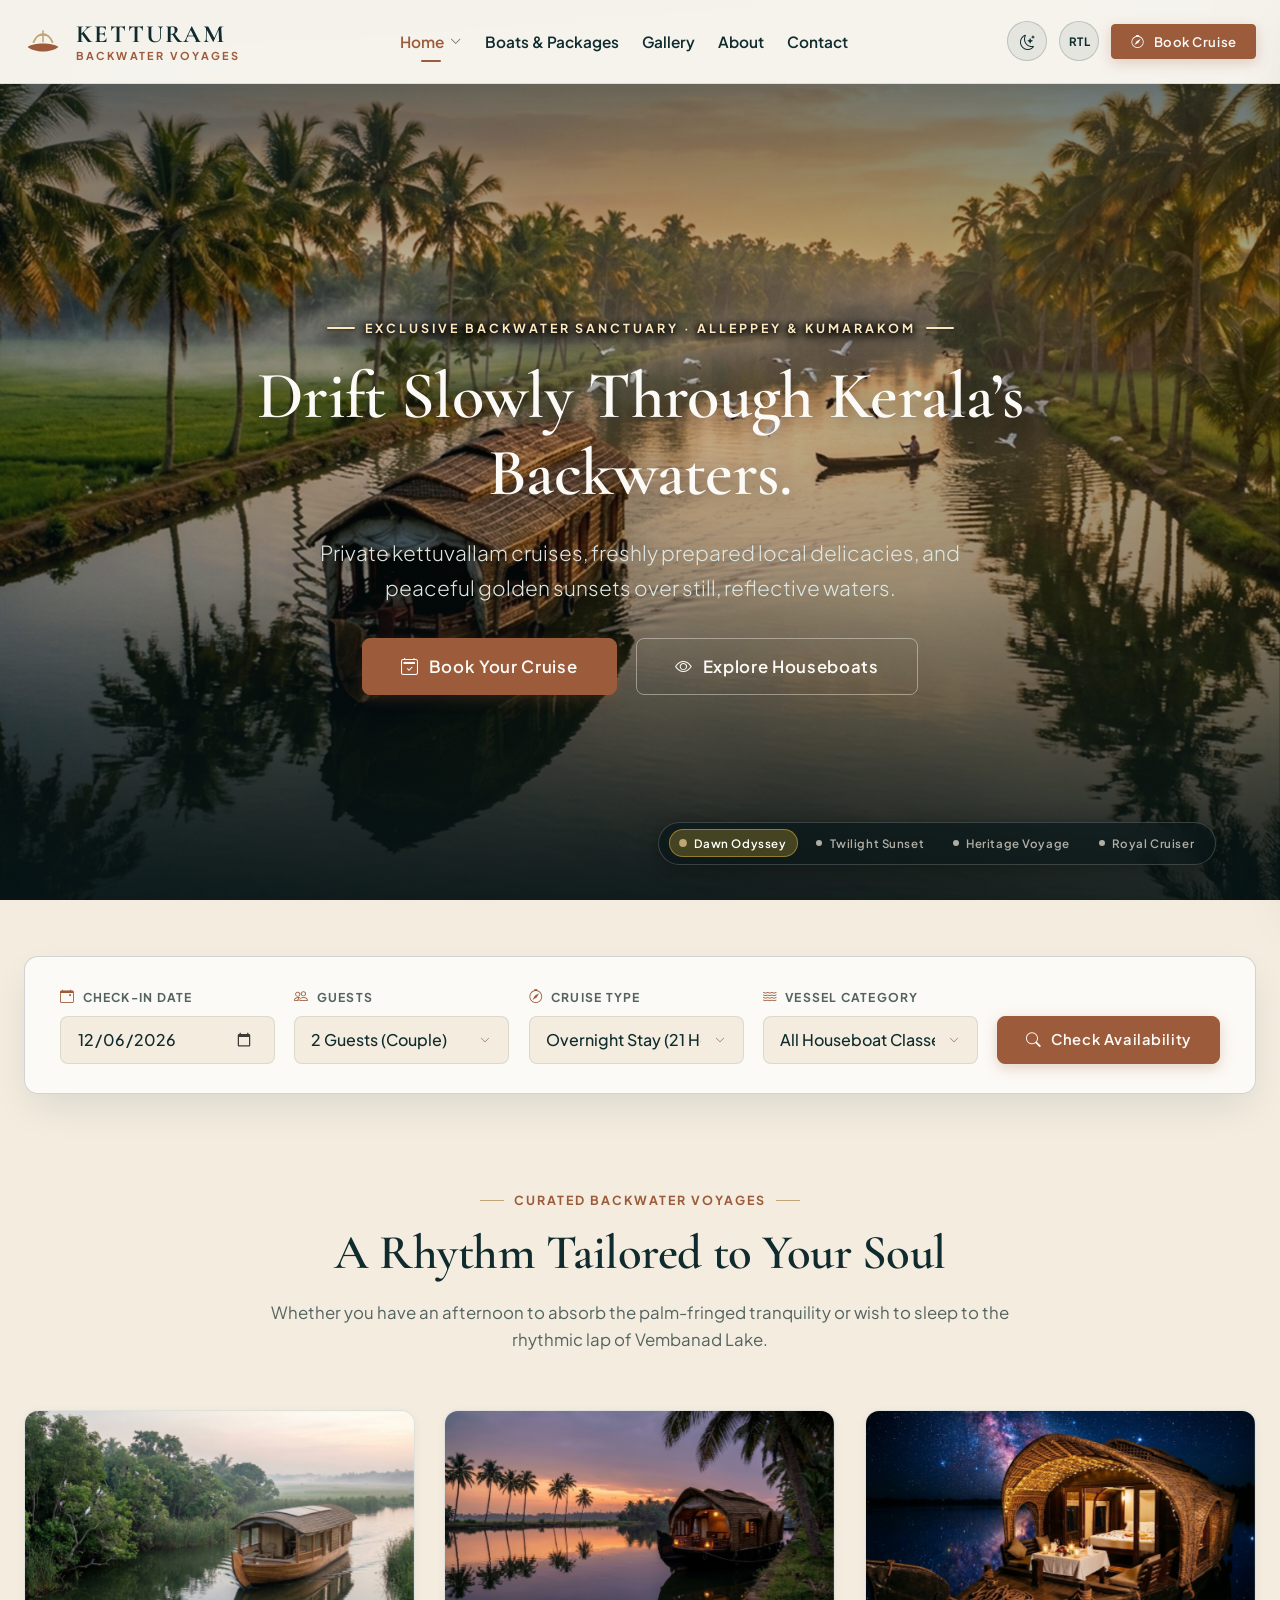
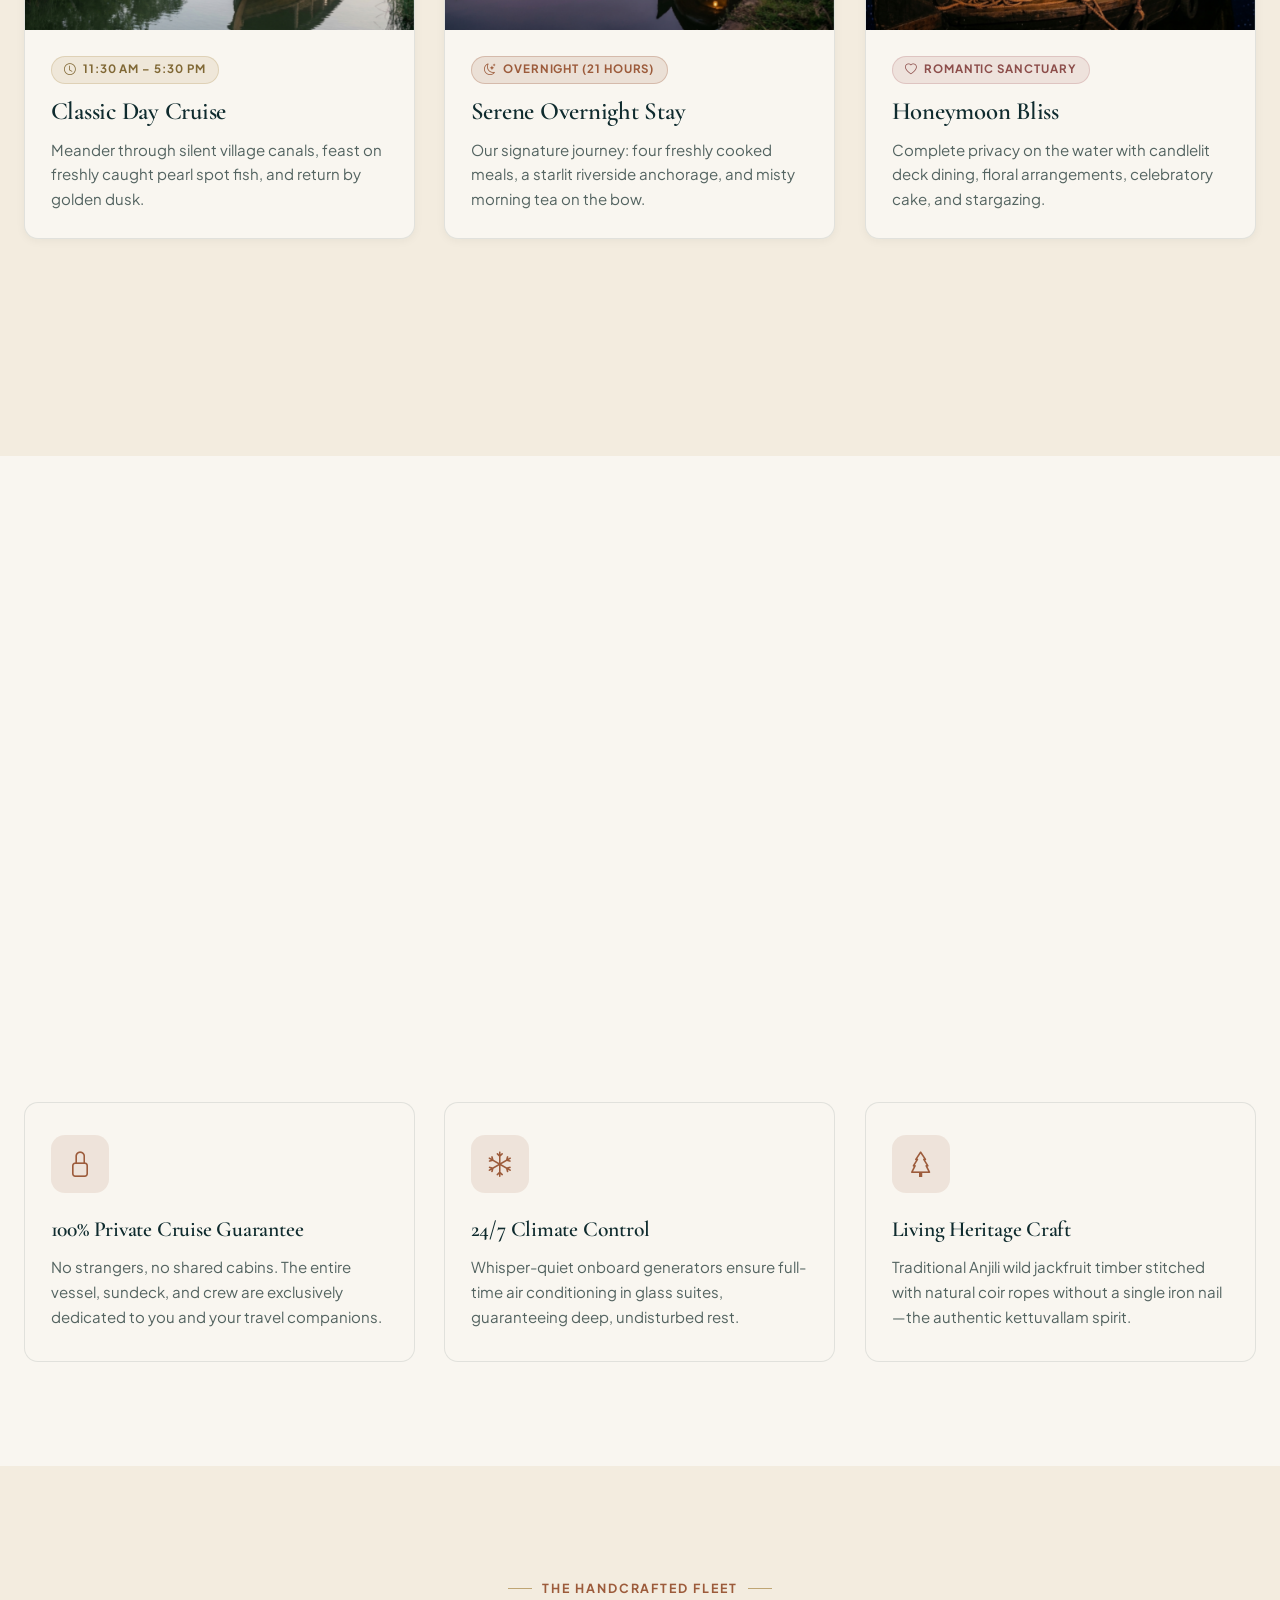
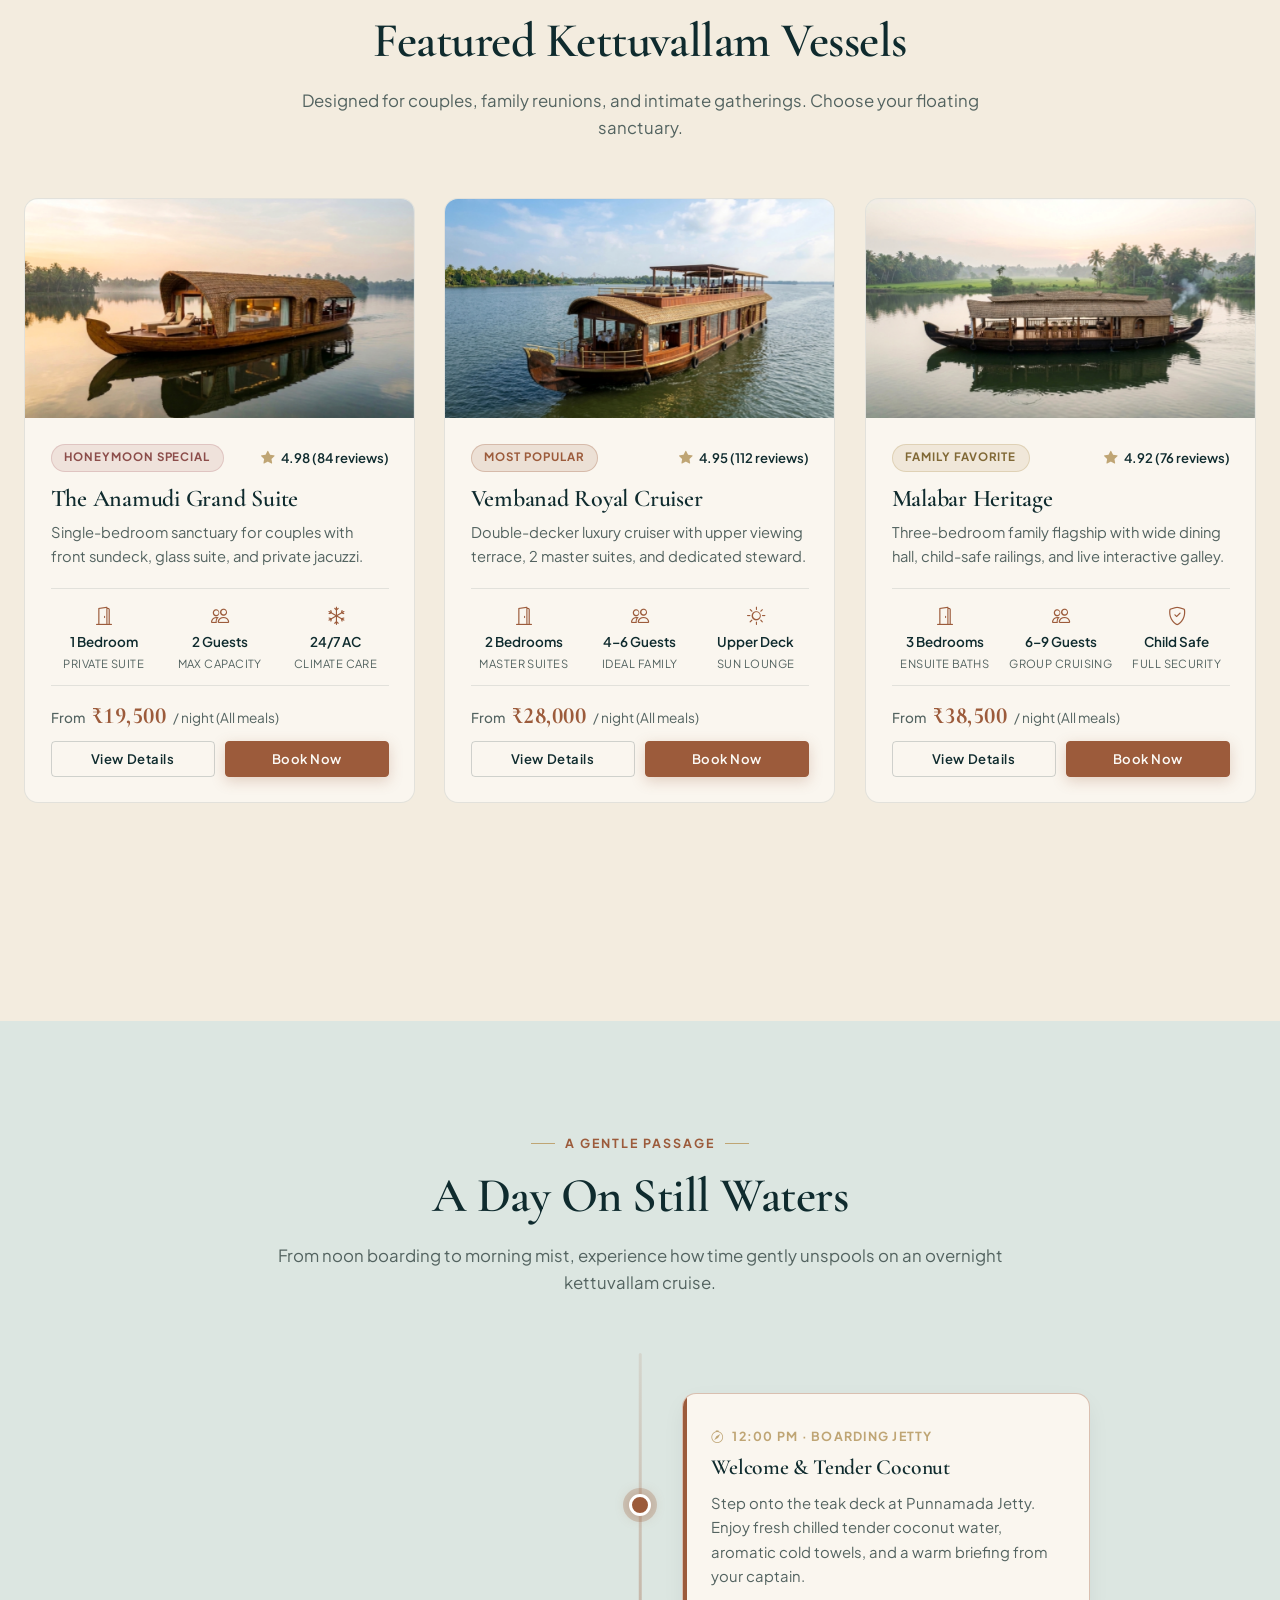
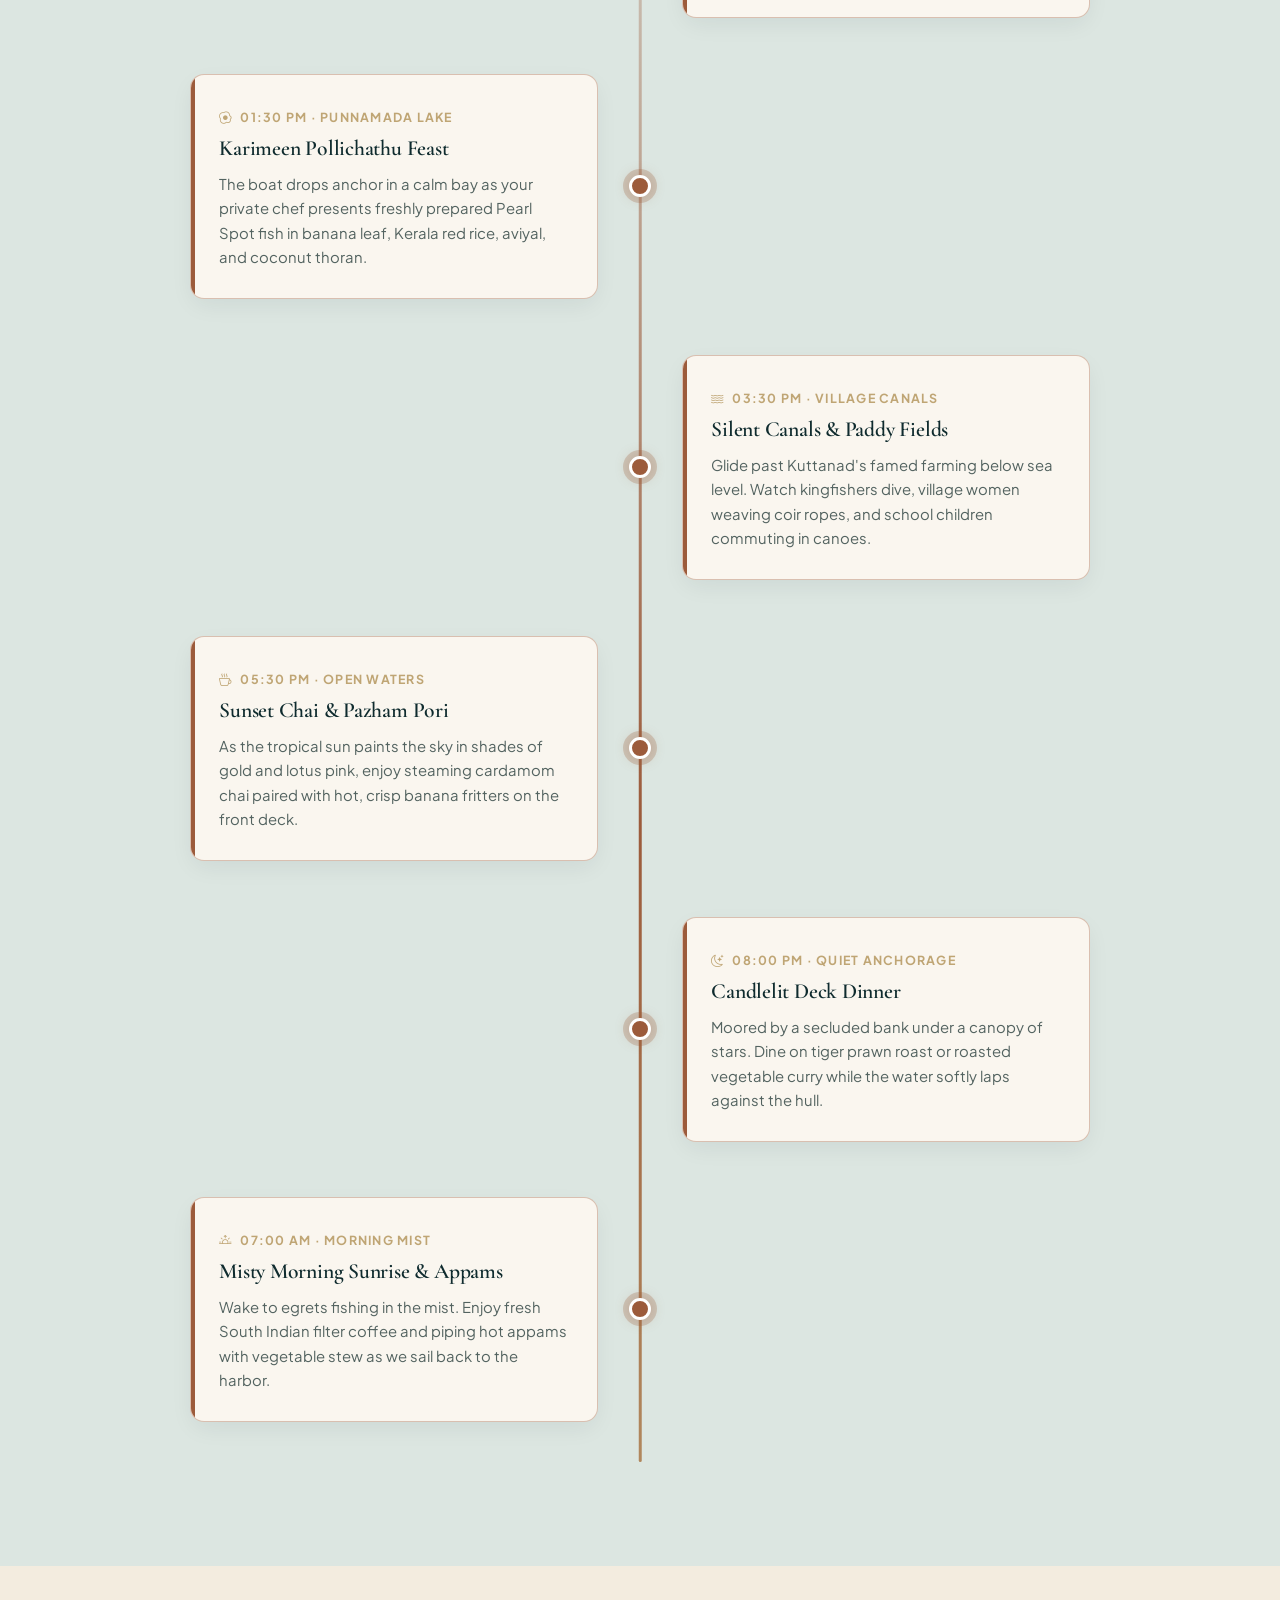
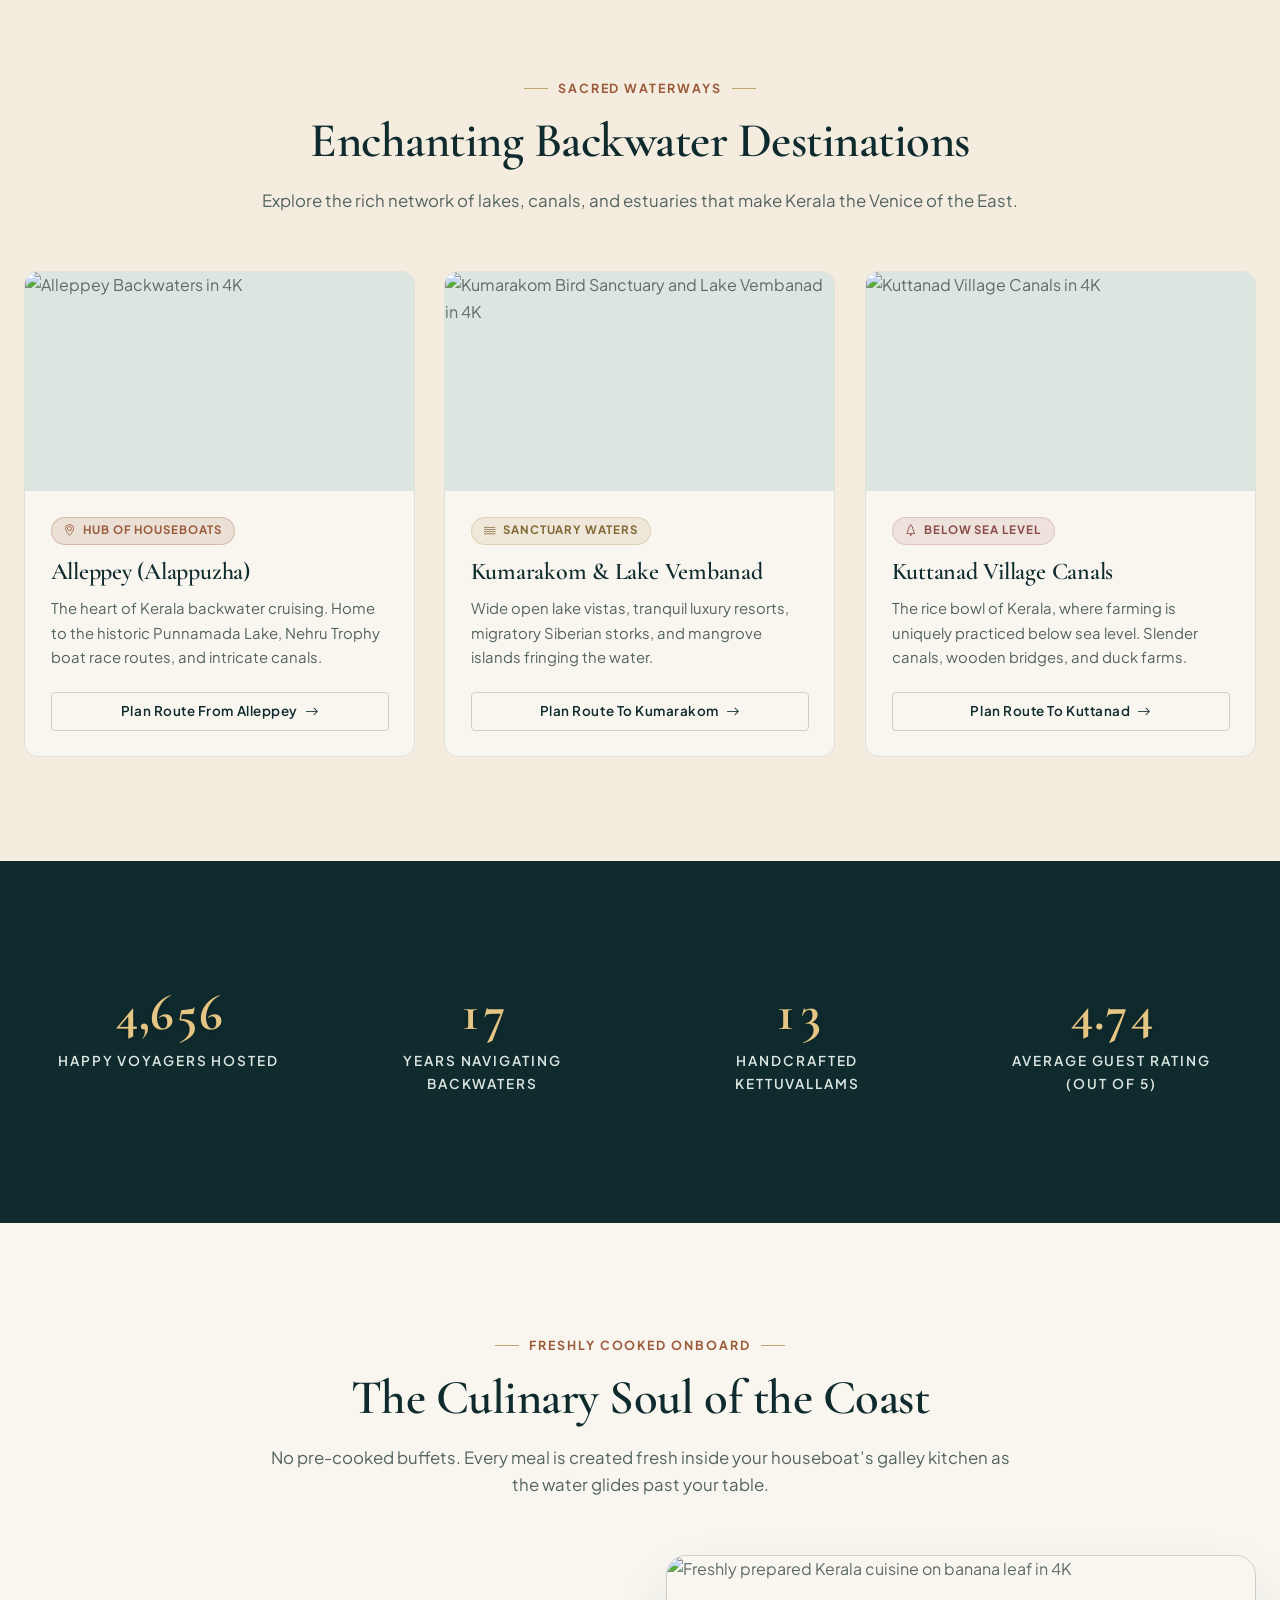
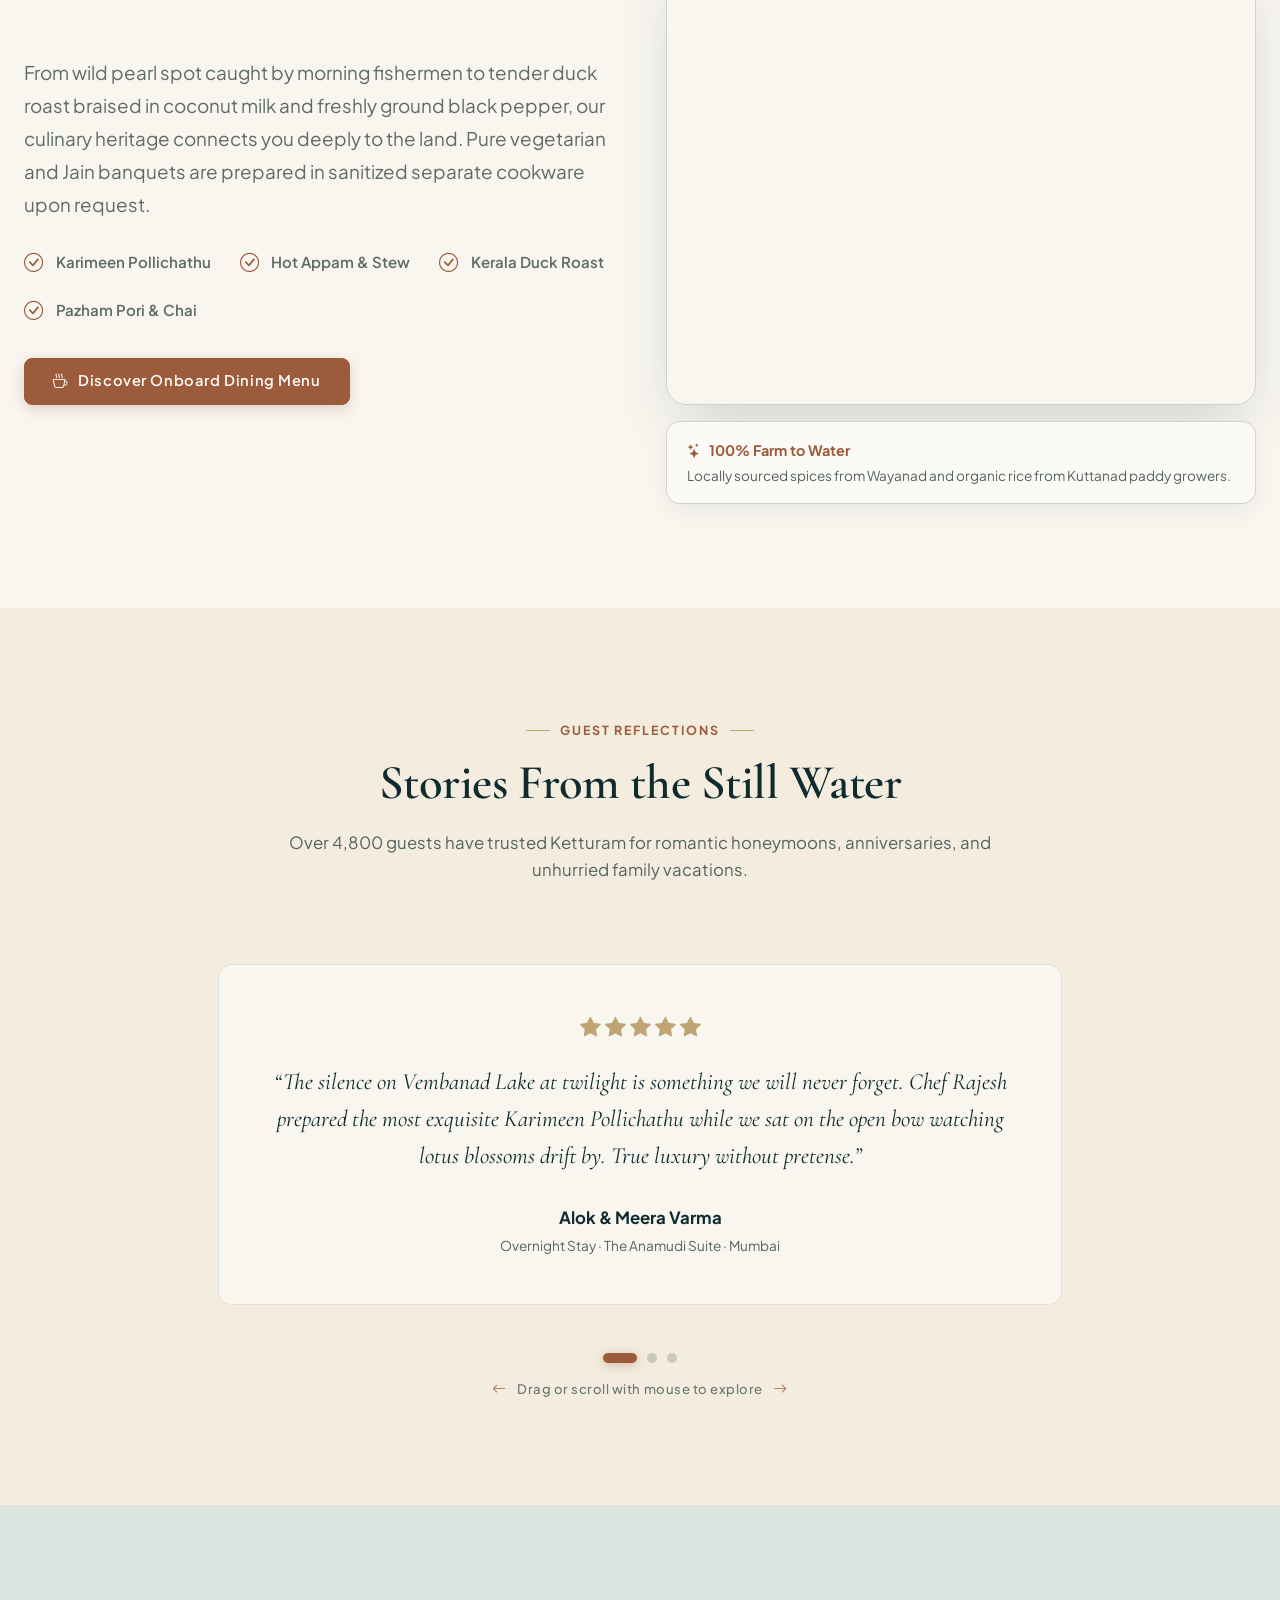
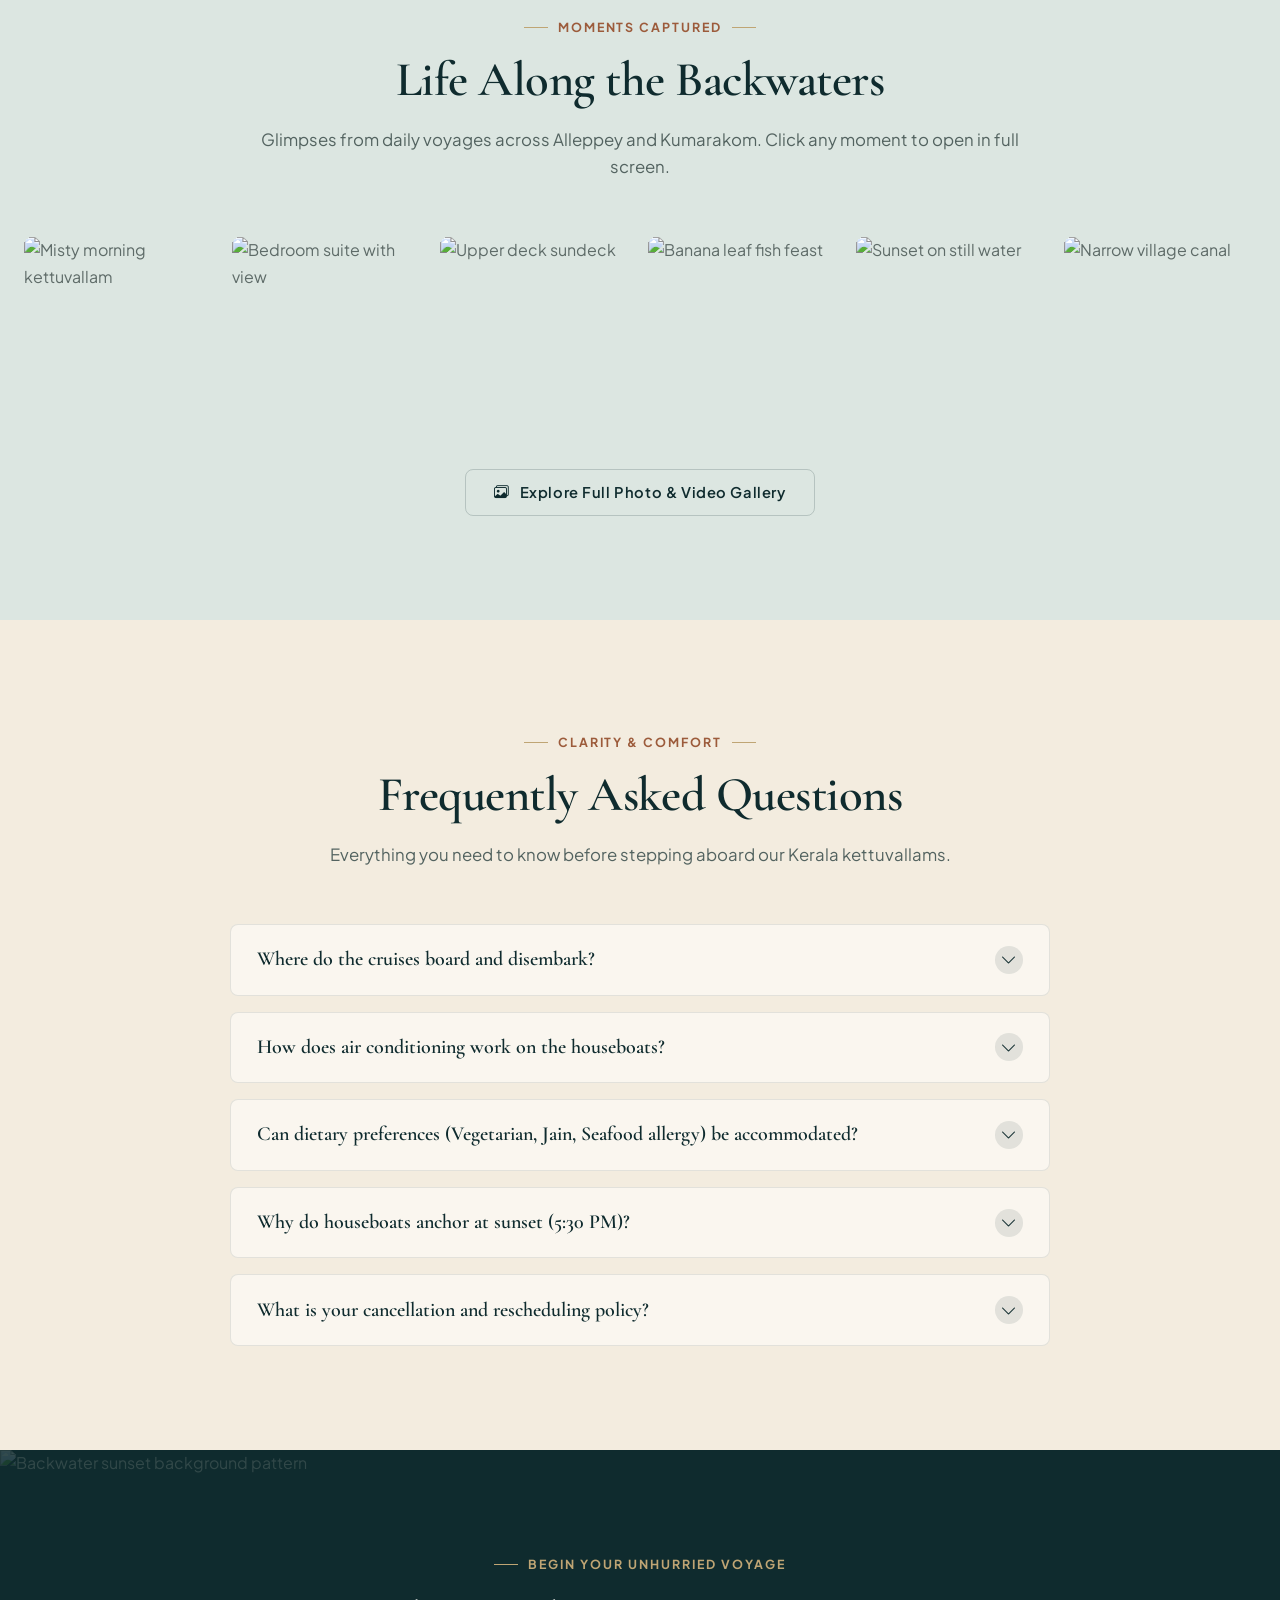
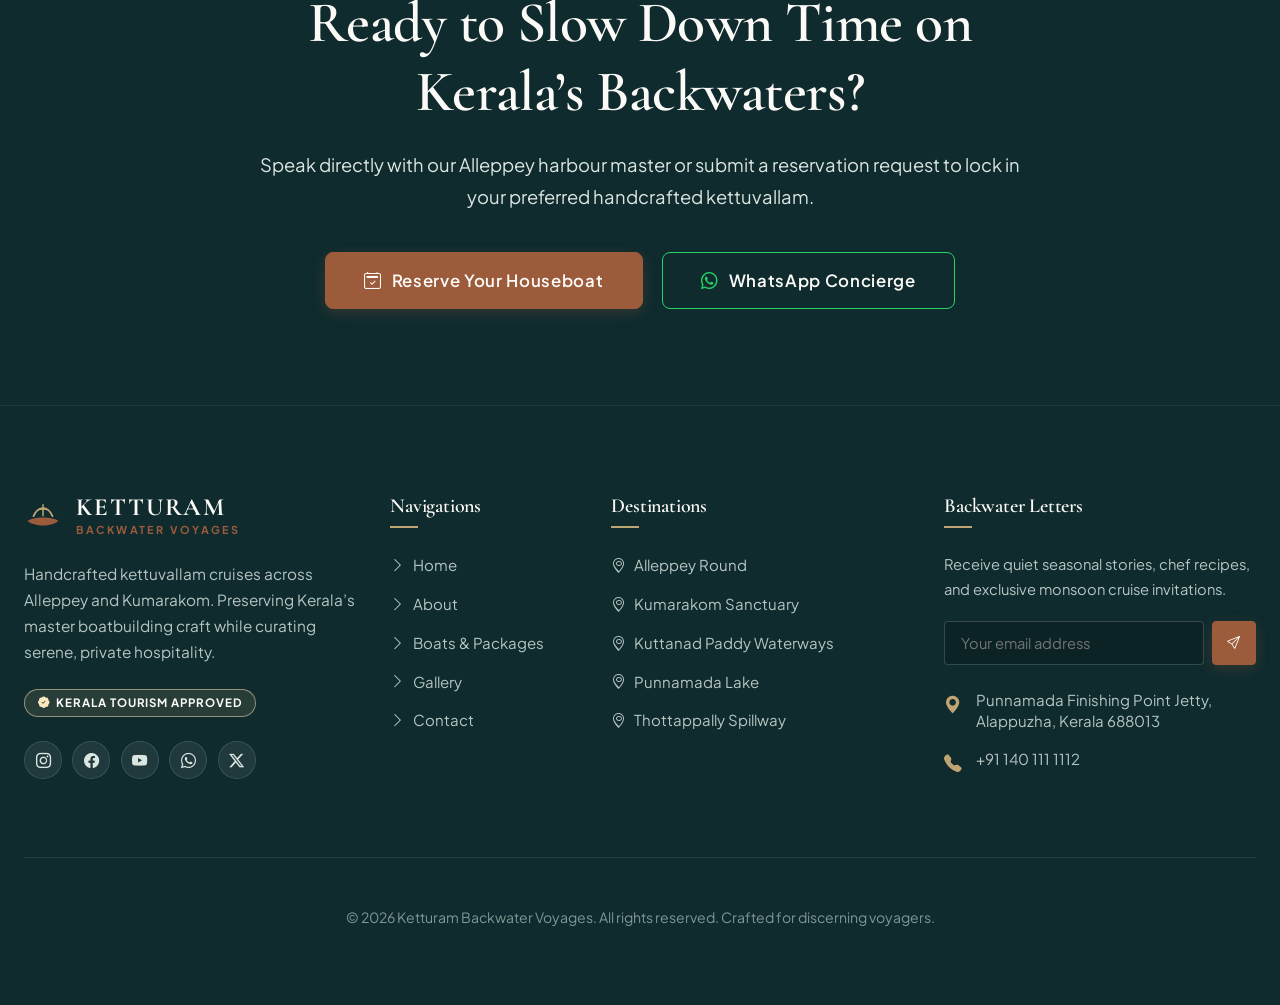
==== commit 86a4df17: "changes" ====
--- a/index.html
+++ b/index.html
@@ -79,9 +79,9 @@
           <i class="bi bi-moon-stars"></i>
         </button>
 
-        <!-- RTL Layout Toggle Button (Opposite Arrows) -->
+        <!-- RTL Layout Toggle Button -->
         <button class="action-icon-btn rtl-toggle-btn" aria-label="Toggle RTL Direction" title="Switch RTL Layout">
-          <i class="bi bi-arrow-left-right"></i>
+          <span>RTL</span>
         </button>
 
         <!-- Primary Book Button -->
@@ -188,7 +188,7 @@
     </div>
     <div class="hero-overlay"></div>
 
-    <div class="container hero-content" style="text-align: center; display: flex; flex-direction: column; align-items: center; justify-content: center; margin-inline: auto;">
+    <div class="container hero-content">
       <span class="eyebrow hero-eyebrow reveal" style="display: inline-flex; justify-content: center; align-items: center; margin-inline: auto;">Exclusive Backwater Sanctuary · Alleppey &amp; Kumarakom</span>
       <h1 class="hero-title reveal reveal-delay-1" style="text-align: center; margin-inline: auto; max-width: 860px;">Drift Slowly Through Kerala’s Backwaters.</h1>
       <p class="hero-desc reveal reveal-delay-2" style="text-align: center; margin-inline: auto; max-width: 680px;">
@@ -551,7 +551,7 @@
                 <span class="boat-spec-lbl">Ideal Family</span>
               </div>
               <div class="boat-spec-item">
-                <i class="bi bi-building-up"></i>
+                <i class="bi bi-sun"></i>
                 <span class="boat-spec-val">Upper Deck</span>
                 <span class="boat-spec-lbl">Sun Lounge</span>
               </div>
--- a/assets/css/style.css
+++ b/assets/css/style.css
@@ -10,6 +10,7 @@
    1. DESIGN TOKENS (LIGHT & DARK / NIGHT LAGOON)
    -------------------------------------------------------------------------- */
 :root {
+  color-scheme: light;
   /* Exact Original Palette Requirements */
   --color-lagoon-ink: #0F2B2E;        /* primary dark, headings, footer */
   --color-lagoon-ink-rgb: 15, 43, 46;
@@ -86,6 +87,7 @@
    Warm copper highlights, deep teal-black water surfaces, atmospheric contrast
    -------------------------------------------------------------------------- */
 [data-theme="dark"] {
+  color-scheme: dark;
   --bg-body: var(--color-night-backwater);
   --bg-surface: #102629;
   --bg-surface-elevated: #163337;
@@ -218,10 +220,15 @@
 [dir="rtl"] .modal-body,
 [dir="rtl"] .modal-body p,
 [dir="rtl"] .form-label,
-[dir="rtl"] .input-hint,
+[dir="rtl"] .input-hint {
+  text-align: right;
+  direction: ltr;
+  unicode-bidi: isolate;
+}
+
 [dir="rtl"] .boat-spec-val,
 [dir="rtl"] .boat-spec-lbl {
-  text-align: right;
+  text-align: center;
   direction: ltr;
   unicode-bidi: isolate;
 }
@@ -249,6 +256,8 @@
 [dir="rtl"] .boat-card-rating,
 [dir="rtl"] .boat-card-rating-inline,
 [dir="rtl"] .boat-price,
+[dir="rtl"] .boat-price-block,
+[dir="rtl"] .boat-price-wrap,
 [dir="rtl"] .package-price,
 [dir="rtl"] .package-price span,
 [dir="rtl"] .tel-link,
@@ -646,7 +655,11 @@
 }
 
 .site-header.header-dark .brand-tagline {
-  color: var(--color-champagne-brass) !important;
+  color: var(--accent-primary) !important;
+}
+
+.site-header.header-dark .brand-icon {
+  color: var(--accent-primary) !important;
 }
 
 .site-header.header-dark .nav-link {
@@ -760,11 +773,11 @@
 }
 
 [data-theme="dark"] .brand-tagline {
-  color: var(--color-champagne-brass) !important;
+  color: var(--accent-primary) !important;
 }
 
 [data-theme="dark"] .brand-icon {
-  color: var(--color-champagne-brass) !important;
+  color: var(--accent-primary) !important;
 }
 
 .site-footer .brand-logo,
@@ -773,11 +786,11 @@
 }
 
 .site-footer .brand-tagline {
-  color: var(--color-champagne-brass) !important;
+  color: var(--accent-primary) !important;
 }
 
 .site-footer .brand-icon {
-  color: var(--color-champagne-brass) !important;
+  color: var(--accent-primary) !important;
 }
 
 .drawer-header .brand-logo {
@@ -1010,20 +1023,24 @@
   transform: translateY(0);
 }
 
-.rtl-toggle-btn i {
-  font-size: 1rem;
-  transition: transform var(--transition-normal);
+.rtl-toggle-btn {
+  font-family: var(--font-sans);
+  font-size: 0.72rem;
+  font-weight: 700;
+  letter-spacing: 0.04em;
+  text-transform: uppercase;
+  line-height: 1;
+}
+
+.rtl-toggle-btn span {
   display: inline-block;
-}
-
-[dir="rtl"] .rtl-toggle-btn i {
-  transform: rotate(180deg);
+  line-height: 1;
 }
 
 .rtl-toggle-btn.active {
-  background-color: var(--accent-primary);
-  color: #FFFFFF;
-  border-color: var(--accent-primary);
+  background-color: var(--accent-primary) !important;
+  color: #FFFFFF !important;
+  border-color: var(--accent-primary) !important;
 }
 
 /* Mobile Hamburger Toggle */
@@ -1253,12 +1270,15 @@
 .hero-section {
   position: relative;
   min-height: 100vh;
-  display: flex;
+  min-height: 100dvh;
+  display: flex;
+  flex-direction: column;
   align-items: center;
   justify-content: center;
   overflow: hidden;
-  padding-top: var(--nav-height);
-  padding-bottom: 5.5rem;
+  padding-top: calc(var(--nav-height) + clamp(3.5rem, 6vh, 5.5rem));
+  padding-bottom: clamp(3rem, 5vh, 4.5rem);
+  box-sizing: border-box;
 }
 
 .hero-bg {
@@ -1343,6 +1363,7 @@
   text-align: center;
   max-width: 920px;
   margin-inline: auto;
+  margin-top: clamp(2.5rem, 5vh, 4.5rem);
   padding-inline: 1rem;
   display: flex;
   flex-direction: column;
@@ -1446,7 +1467,7 @@
   color: #DCE6E1;
   max-width: 680px;
   margin-inline: auto;
-  margin-bottom: 2.8rem;
+  margin-bottom: 2rem;
   font-weight: 300;
   line-height: 1.7;
 }
@@ -1457,7 +1478,7 @@
   justify-content: center;
   gap: 1.2rem;
   flex-wrap: wrap;
-  margin-bottom: 3.5rem;
+  margin-bottom: 1.5rem;
 }
 
 .hero-scroll-indicator {
@@ -1630,13 +1651,13 @@
   inset: 0;
   z-index: 2;
   background:
-    radial-gradient(ellipse 95% 75% at 50% 45%, rgba(0, 0, 0, 0.08) 0%, rgba(10, 30, 33, 0.48) 100%),
+    radial-gradient(ellipse 95% 75% at 50% 45%, rgba(0, 0, 0, 0.15) 0%, rgba(10, 30, 33, 0.65) 100%),
     linear-gradient(
       180deg,
-      rgba(10, 30, 33, 0.58) 0%,
-      rgba(10, 30, 33, 0.12) 30%,
-      rgba(10, 30, 33, 0.25) 65%,
-      rgba(10, 30, 33, 0.84) 100%
+      rgba(10, 30, 33, 0.72) 0%,
+      rgba(10, 30, 33, 0.38) 28%,
+      rgba(10, 30, 33, 0.45) 65%,
+      rgba(10, 30, 33, 0.88) 100%
     );
   pointer-events: none;
 }
@@ -1693,12 +1714,29 @@
 }
 
 .hero-sanctuary-location {
-  font-size: 0.85rem;
+  display: inline-flex;
+  align-items: center;
+  justify-content: center;
+  gap: 0.75rem;
+  font-size: 0.88rem;
   font-weight: 700;
-  color: var(--color-champagne-brass);
-  letter-spacing: 0.16em;
+  color: #FCE8BF !important;
+  letter-spacing: 0.22em;
   text-transform: uppercase;
-  text-shadow: 0 2px 8px rgba(0, 0, 0, 0.6);
+  text-shadow: 0 2px 10px rgba(0, 0, 0, 0.95), 0 0 4px rgba(0, 0, 0, 0.95) !important;
+  filter: drop-shadow(0 2px 5px rgba(0, 0, 0, 0.85)) !important;
+}
+
+.hero-sanctuary-location::before,
+.hero-sanctuary-location::after {
+  content: '';
+  display: inline-block;
+  width: 24px;
+  height: 2px;
+  background: #FCE8BF !important;
+  background-color: #FCE8BF !important;
+  box-shadow: 0 0 10px rgba(252, 232, 191, 0.9), 0 1px 3px rgba(0, 0, 0, 0.95) !important;
+  border-radius: 2px !important;
 }
 
 .hero-sanctuary-title {
@@ -1777,44 +1815,98 @@
    7c. RITUAL & RESIDENCY CARDS ALIGNMENT & TYPOGRAPHY (HOME PAGE 2)
    -------------------------------------------------------------------------- */
 .ritual-card {
-  padding: 1.8rem;
+  padding: 1.6rem 1.4rem;
   background-color: var(--bg-card);
   display: flex;
   flex-direction: column;
   border-radius: var(--radius-md);
   height: 100%;
   box-sizing: border-box;
+  transition: transform var(--transition-normal), box-shadow var(--transition-normal), border-color var(--transition-normal);
 }
 
 .ritual-card-body {
   display: flex;
   flex-direction: column;
-  flex: 1;
-}
-
-.ritual-card-desc {
-  font-size: 0.9rem;
+  flex: 1 1 auto;
+  padding-bottom: 1.35rem;
+}
+
+.ritual-card-icon {
+  width: 44px;
+  height: 44px;
+  border-radius: var(--radius-sm);
+  display: flex;
+  align-items: center;
+  justify-content: center;
+  font-size: 1.3rem;
+  margin-bottom: 1rem;
+  flex-shrink: 0;
+}
+
+.ritual-card-icon.icon-brass {
+  background: rgba(191, 165, 116, 0.15);
+  color: var(--color-champagne-brass);
+}
+
+.ritual-card-icon.icon-moss {
+  background: rgba(60, 131, 96, 0.15);
+  color: #3C8360;
+}
+
+.ritual-card-icon.icon-teak {
+  background: rgba(156, 91, 59, 0.15);
+  color: var(--accent-primary);
+}
+
+.ritual-card-icon.icon-amber {
+  background: rgba(226, 160, 63, 0.15);
+  color: #E2A03F;
+}
+
+.ritual-card-time {
+  font-size: 0.74rem;
+  text-transform: uppercase;
+  font-weight: 700;
+  color: var(--accent-primary);
+  letter-spacing: 0.08em;
+  display: block;
+  margin-bottom: 0.35rem;
+}
+
+.ritual-card-title {
+  font-size: 1.18rem;
+  margin-bottom: 0.65rem;
+  color: var(--text-heading);
+  line-height: 1.25;
+}
+
+.ritual-card-desc,
+p.ritual-card-desc,
+p.ritual-card-desc:last-child {
+  font-size: 0.88rem;
   color: var(--text-muted);
   line-height: 1.65;
-  margin-bottom: 1.4rem;
+  margin-bottom: 0 !important;
+  flex-grow: 1;
 }
 
 .ritual-card-footer {
   margin-top: auto;
-  padding-top: 1rem;
+  padding-top: 1.15rem;
   border-top: 1px solid var(--border-light);
   display: flex;
   align-items: flex-start;
-  gap: 0.6rem;
-  font-size: 0.82rem;
+  gap: 0.55rem;
+  font-size: 0.8rem;
   color: var(--accent-primary);
   font-weight: 600;
-  min-height: 52px;
+  min-height: 48px;
   box-sizing: border-box;
 }
 
 .ritual-card-footer i {
-  font-size: 1.05rem;
+  font-size: 1rem;
   line-height: 1.3;
   flex-shrink: 0;
   color: var(--accent-primary);
@@ -1822,7 +1914,7 @@
 }
 
 .ritual-card-footer span {
-  line-height: 1.45;
+  line-height: 1.4;
   flex: 1;
   display: block;
 }
@@ -1902,7 +1994,112 @@
 }
 
 /* --------------------------------------------------------------------------
-   7d. CINEMATIC SUBPAGE HERO BANNERS (4K Backgrounds & Distinct Motions)
+   7d. CONNOISSEUR TESTIMONIAL CARDS (HOME PAGE 2)
+   -------------------------------------------------------------------------- */
+.connoisseur-card {
+  padding: 2.2rem;
+  background-color: var(--bg-card);
+  display: flex;
+  flex-direction: column;
+  justify-content: space-between;
+  border-radius: var(--radius-md);
+  height: 100%;
+  box-sizing: border-box;
+  transition: transform var(--transition-normal), box-shadow var(--transition-normal), border-color var(--transition-normal);
+}
+
+.connoisseur-body {
+  display: flex;
+  flex-direction: column;
+  flex-grow: 1;
+  padding-bottom: 1.5rem;
+}
+
+.connoisseur-stars {
+  color: var(--color-champagne-brass);
+  font-size: 1rem;
+  margin-bottom: 1.1rem;
+  display: flex;
+  gap: 0.25rem;
+}
+
+.connoisseur-quote,
+p.connoisseur-quote,
+p.connoisseur-quote:last-child {
+  font-family: var(--font-serif);
+  font-size: 1.1rem;
+  line-height: 1.7;
+  color: var(--text-heading);
+  margin-bottom: 0 !important;
+  font-style: italic;
+  flex-grow: 1;
+}
+
+.connoisseur-author {
+  display: flex;
+  align-items: center;
+  gap: 1rem;
+  padding-top: 1.25rem;
+  border-top: 1px solid var(--border-light);
+  margin-top: auto;
+  min-height: 82px;
+  width: 100%;
+  box-sizing: border-box;
+}
+
+.connoisseur-avatar {
+  width: 48px;
+  height: 48px;
+  border-radius: var(--radius-full);
+  object-fit: cover;
+  flex-shrink: 0;
+  border: 2px solid var(--color-champagne-brass);
+  box-shadow: 0 2px 8px rgba(0, 0, 0, 0.2);
+}
+
+.connoisseur-info {
+  display: flex;
+  flex-direction: column;
+  min-width: 0;
+  gap: 0.25rem;
+  justify-content: center;
+  flex-grow: 1;
+}
+
+.connoisseur-name {
+  font-family: var(--font-sans);
+  font-size: 0.95rem;
+  font-weight: 700;
+  color: var(--text-heading);
+  line-height: 1.25;
+  white-space: nowrap;
+  overflow: hidden;
+  text-overflow: ellipsis;
+}
+
+.connoisseur-meta {
+  font-size: 0.82rem;
+  color: var(--text-muted);
+  line-height: 1.35;
+  height: 2.7em;
+  min-height: 2.7em;
+  max-height: 2.7em;
+  overflow: hidden;
+  display: -webkit-box;
+  -webkit-line-clamp: 2;
+  -webkit-box-orient: vertical;
+}
+
+[dir="rtl"] .connoisseur-author {
+  flex-direction: row;
+}
+
+[dir="rtl"] .connoisseur-info {
+  text-align: right;
+}
+
+/* --------------------------------------------------------------------------
+   7e. CINEMATIC SUBPAGE HERO BANNERS (4K Backgrounds & Distinct Motions)
    -------------------------------------------------------------------------- */
 .page-hero-banner {
   position: relative;
@@ -2309,7 +2506,6 @@
 .strip-input,
 .strip-select {
   height: 48px;
-  padding-inline: 1rem;
   border: 1px solid var(--border-light);
   border-radius: var(--radius-sm);
   background-color: var(--bg-body);
@@ -2317,13 +2513,93 @@
   font-weight: 500;
   outline: none;
   width: 100%;
+  box-sizing: border-box;
   transition: border-color var(--transition-fast), box-shadow var(--transition-fast);
+}
+
+.strip-input {
+  padding-inline: 1rem;
+}
+
+.strip-select {
+  -webkit-appearance: none;
+  -moz-appearance: none;
+  appearance: none;
+  padding-inline-start: 1rem;
+  padding-inline-end: 2.6rem;
+  background-image: url("data:image/svg+xml,%3Csvg xmlns='http://www.w3.org/2000/svg' viewBox='0 0 16 16' fill='%239C5B3B'%3E%3Cpath fill-rule='evenodd' d='M1.646 4.646a.5.5 0 0 1 .708 0L8 10.293l5.646-5.647a.5.5 0 0 1 .708.708l-6 6a.5.5 0 0 1-.708 0l-6-6a.5.5 0 0 1 0-.708z'/%3E%3C/svg%3E");
+  background-repeat: no-repeat;
+  background-position: right 1rem center;
+  background-size: 14px 10px;
+  cursor: pointer;
+}
+
+[data-theme="dark"] .strip-select {
+  background-image: url("data:image/svg+xml,%3Csvg xmlns='http://www.w3.org/2000/svg' viewBox='0 0 16 16' fill='%23C5A059'%3E%3Cpath fill-rule='evenodd' d='M1.646 4.646a.5.5 0 0 1 .708 0L8 10.293l5.646-5.647a.5.5 0 0 1 .708.708l-6 6a.5.5 0 0 1-.708 0l-6-6a.5.5 0 0 1 0-.708z'/%3E%3C/svg%3E");
+}
+
+@media (prefers-color-scheme: dark) {
+  :root:not([data-theme="light"]) .strip-select {
+    background-image: url("data:image/svg+xml,%3Csvg xmlns='http://www.w3.org/2000/svg' viewBox='0 0 16 16' fill='%23C5A059'%3E%3Cpath fill-rule='evenodd' d='M1.646 4.646a.5.5 0 0 1 .708 0L8 10.293l5.646-5.647a.5.5 0 0 1 .708.708l-6 6a.5.5 0 0 1-.708 0l-6-6a.5.5 0 0 1 0-.708z'/%3E%3C/svg%3E");
+  }
+}
+
+[dir="rtl"] .strip-select {
+  background-position: left 1rem center;
+  padding-inline-start: 2.6rem;
+  padding-inline-end: 1rem;
 }
 
 .strip-input:focus,
 .strip-select:focus {
   border-color: var(--accent-primary);
   box-shadow: 0 0 0 3px rgba(156, 91, 59, 0.15);
+}
+
+/* Date Input & Calendar Picker Indicator Contrast Enhancement (WCAG AAA) */
+input[type="date"] {
+  color-scheme: light;
+  accent-color: var(--accent-primary);
+  position: relative;
+}
+
+input[type="date"]::-webkit-calendar-picker-indicator {
+  cursor: pointer;
+  border-radius: var(--radius-xs);
+  opacity: 0.75;
+  padding: 4px;
+  margin-inline-end: 2px;
+  transition: opacity var(--transition-fast), filter var(--transition-fast), transform var(--transition-fast);
+}
+
+input[type="date"]::-webkit-calendar-picker-indicator:hover {
+  opacity: 1;
+  transform: scale(1.08);
+}
+
+/* Dark Theme: Invert indicator to bright high-contrast warm ivory (>13:1 contrast) */
+[data-theme="dark"] input[type="date"] {
+  color-scheme: dark;
+}
+
+[data-theme="dark"] input[type="date"]::-webkit-calendar-picker-indicator {
+  filter: invert(0.9) brightness(1.15);
+  opacity: 0.9;
+}
+
+[data-theme="dark"] input[type="date"]::-webkit-calendar-picker-indicator:hover {
+  filter: invert(1) brightness(1.25);
+  opacity: 1;
+}
+
+@media (prefers-color-scheme: dark) {
+  :root:not([data-theme="light"]) input[type="date"] {
+    color-scheme: dark;
+  }
+  :root:not([data-theme="light"]) input[type="date"]::-webkit-calendar-picker-indicator {
+    filter: invert(0.9) brightness(1.15);
+    opacity: 0.9;
+  }
 }
 
 /* --------------------------------------------------------------------------
--- a/assets/css/components.css
+++ b/assets/css/components.css
@@ -260,6 +260,7 @@
    LUMINOUS PAGE HERO BADGES & EYEBROWS (High Contrast & High Brightness)
    ========================================================================== */
 .hero-eyebrow,
+.hero-sanctuary-location,
 .page-hero-banner .hero-eyebrow,
 .page-hero-banner .eyebrow,
 .page-hero-content .eyebrow,
@@ -476,11 +477,15 @@
   font-size: 0.82rem;
   font-weight: 600;
   color: var(--text-heading);
+  line-height: 1;
 }
 
 .boat-card-rating-inline i {
   color: var(--color-champagne-brass);
   font-size: 0.85rem;
+  line-height: 1;
+  display: inline-flex;
+  align-items: center;
 }
 
 .boat-card-badges {
@@ -532,17 +537,19 @@
 .boat-card-desc {
   font-size: 0.92rem;
   color: var(--text-muted);
-  margin-bottom: 1.2rem;
+  margin-bottom: 1.25rem;
   line-height: 1.6;
+  flex-grow: 1;
 }
 
 .boat-specs-grid {
   display: grid;
   grid-template-columns: repeat(3, 1fr);
   gap: 0.6rem;
-  padding-block: 1rem;
+  padding-block: 0.95rem;
   border-block: 1px solid var(--border-light);
-  margin-bottom: 1.4rem;
+  margin-bottom: 1.15rem;
+  margin-top: auto;
 }
 
 .boat-spec-item {
@@ -550,12 +557,18 @@
   flex-direction: column;
   align-items: center;
   text-align: center;
-  gap: 0.25rem;
+  gap: 0.35rem;
 }
 
 .boat-spec-item i {
   color: var(--accent-primary);
-  font-size: 1.1rem;
+  font-size: 1.15rem;
+  width: 24px;
+  height: 24px;
+  display: inline-flex;
+  align-items: center;
+  justify-content: center;
+  line-height: 1;
 }
 
 .boat-spec-val {
@@ -563,20 +576,22 @@
   font-weight: 600;
   color: var(--text-heading);
   white-space: nowrap;
+  line-height: 1.25;
 }
 
 .boat-spec-lbl {
   font-size: 0.7rem;
   color: var(--text-muted);
   text-transform: uppercase;
+  letter-spacing: 0.04em;
   white-space: nowrap;
+  line-height: 1.2;
 }
 
 .boat-card-footer {
   display: flex;
   flex-direction: column;
   align-items: stretch;
-  margin-top: auto;
   gap: 0.85rem;
   width: 100%;
 }
@@ -595,21 +610,26 @@
   text-transform: capitalize;
   font-weight: 500;
   letter-spacing: normal;
+  line-height: 1;
 }
 
 .boat-price-num,
 .boat-price-amt {
   font-family: var(--font-serif);
-  font-size: 1.4rem;
+  font-size: 1.45rem;
   font-weight: 700;
   color: var(--accent-primary);
   line-height: 1;
+  font-variant-numeric: lining-nums tabular-nums;
+  font-feature-settings: "lnum" 1, "tnum" 1;
+  letter-spacing: 0.02em;
 }
 
 .boat-price-unit {
   font-size: 0.85rem;
   color: var(--text-muted);
   white-space: nowrap;
+  line-height: 1;
 }
 
 .boat-card-actions {
@@ -1910,14 +1930,47 @@
 .form-select {
   width: 100%;
   height: 48px;
-  padding-inline: 1.1rem;
   background-color: var(--bg-body);
   border: 1px solid var(--border-medium);
   border-radius: var(--radius-sm);
   color: var(--text-heading);
   font-size: 0.94rem;
   outline: none;
+  box-sizing: border-box;
   transition: all var(--transition-fast);
+}
+
+.form-control {
+  padding-inline: 1.1rem;
+}
+
+.form-select {
+  -webkit-appearance: none;
+  -moz-appearance: none;
+  appearance: none;
+  padding-inline-start: 1.1rem;
+  padding-inline-end: 2.75rem;
+  background-image: url("data:image/svg+xml,%3Csvg xmlns='http://www.w3.org/2000/svg' viewBox='0 0 16 16' fill='%239C5B3B'%3E%3Cpath fill-rule='evenodd' d='M1.646 4.646a.5.5 0 0 1 .708 0L8 10.293l5.646-5.647a.5.5 0 0 1 .708.708l-6 6a.5.5 0 0 1-.708 0l-6-6a.5.5 0 0 1 0-.708z'/%3E%3C/svg%3E");
+  background-repeat: no-repeat;
+  background-position: right 1.1rem center;
+  background-size: 14px 10px;
+  cursor: pointer;
+}
+
+[data-theme="dark"] .form-select {
+  background-image: url("data:image/svg+xml,%3Csvg xmlns='http://www.w3.org/2000/svg' viewBox='0 0 16 16' fill='%23C5A059'%3E%3Cpath fill-rule='evenodd' d='M1.646 4.646a.5.5 0 0 1 .708 0L8 10.293l5.646-5.647a.5.5 0 0 1 .708.708l-6 6a.5.5 0 0 1-.708 0l-6-6a.5.5 0 0 1 0-.708z'/%3E%3C/svg%3E");
+}
+
+@media (prefers-color-scheme: dark) {
+  :root:not([data-theme="light"]) .form-select {
+    background-image: url("data:image/svg+xml,%3Csvg xmlns='http://www.w3.org/2000/svg' viewBox='0 0 16 16' fill='%23C5A059'%3E%3Cpath fill-rule='evenodd' d='M1.646 4.646a.5.5 0 0 1 .708 0L8 10.293l5.646-5.647a.5.5 0 0 1 .708.708l-6 6a.5.5 0 0 1-.708 0l-6-6a.5.5 0 0 1 0-.708z'/%3E%3C/svg%3E");
+  }
+}
+
+[dir="rtl"] .form-select {
+  background-position: left 1.1rem center;
+  padding-inline-start: 2.75rem;
+  padding-inline-end: 1.1rem;
 }
 
 textarea.form-control {
@@ -1946,6 +1999,20 @@
 [dir="rtl"] .form-control.is-invalid,
 [dir="rtl"] .form-select.is-invalid {
   background-position: left 0.85rem center;
+}
+
+/* Ensure validation icon does not collide with date picker calendar indicator */
+input[type="date"].form-control.is-invalid,
+input[type="date"].form-control.is-valid {
+  background-position: right 2.6rem center;
+  padding-inline-end: 3.8rem;
+}
+
+[dir="rtl"] input[type="date"].form-control.is-invalid,
+[dir="rtl"] input[type="date"].form-control.is-valid {
+  background-position: left 2.6rem center;
+  padding-inline-end: 1.1rem;
+  padding-inline-start: 3.8rem;
 }
 
 .form-control.is-valid,
@@ -2720,7 +2787,7 @@
 }
 
 .team-body {
-  padding: 1.6rem;
+  padding: 1.4rem 1.25rem;
   display: flex;
   flex-direction: column;
   flex: 1;
@@ -2763,24 +2830,31 @@
 
 .team-footer {
   border-top: 1px solid var(--border-light);
-  padding-top: 1rem;
+  padding-top: 0.95rem;
+  margin-top: auto;
   display: flex;
   align-items: center;
   justify-content: space-between;
-  font-size: 0.82rem;
+  gap: 0.4rem;
+  font-size: 0.78rem;
   color: var(--text-body);
+  min-height: 44px;
+  box-sizing: border-box;
 }
 
 .team-footer span {
   display: inline-flex;
   align-items: center;
-  gap: 0.38rem;
+  gap: 0.35rem;
+  white-space: nowrap;
+  flex-shrink: 0;
 }
 
 .team-footer i {
   color: var(--accent-primary);
-  font-size: 0.92rem;
+  font-size: 0.9rem;
   flex-shrink: 0;
+  line-height: 1;
 }
 
 /* Sustainability Split Layout (About Page) */
--- a/assets/css/responsive.css
+++ b/assets/css/responsive.css
@@ -157,6 +157,10 @@
     max-width: 100%;
   }
 
+  .connoisseur-card {
+    padding: 1.8rem 1.5rem;
+  }
+
   /* Single-sided Timeline for Tablet */
   .timeline-wrapper::before {
     inset-inline-start: 24px;
@@ -298,7 +302,8 @@
 
   .hero-section {
     min-height: 90vh;
-    padding-top: calc(var(--nav-height) + 1rem);
+    min-height: 90dvh;
+    padding-top: calc(var(--nav-height) + 3.2rem);
     padding-bottom: 4.5rem;
   }
 
@@ -635,6 +640,10 @@
     display: none !important;
   }
 
+  .hero-section {
+    padding-top: calc(var(--nav-height) + 2.8rem);
+  }
+
   .hero-indicators {
     bottom: 1.5rem !important;
     left: 50% !important;
@@ -720,6 +729,10 @@
     font-size: 0.88rem;
   }
 
+  .rtl-toggle-btn {
+    font-size: 0.68rem;
+  }
+
   .mobile-toggle {
     width: 38px;
     height: 38px;
@@ -727,6 +740,25 @@
 
   .section-booking-strip {
     padding-block: 1.8rem 0.8rem;
+  }
+
+  .ritual-card {
+    padding: 1.4rem 1.2rem;
+  }
+
+  .connoisseur-card {
+    padding: 1.6rem 1.4rem;
+  }
+
+  .hero-sanctuary-location {
+    font-size: 0.78rem !important;
+    letter-spacing: 0.16em !important;
+    gap: 0.5rem !important;
+  }
+
+  .hero-sanctuary-location::before,
+  .hero-sanctuary-location::after {
+    width: 16px !important;
   }
 
   .section-booking-strip + .section {
@@ -963,6 +995,10 @@
     font-size: 0.82rem;
   }
 
+  .rtl-toggle-btn {
+    font-size: 0.64rem;
+  }
+
   .mobile-toggle {
     width: 34px;
     height: 34px;
@@ -980,6 +1016,17 @@
 
   .hero-desc {
     font-size: 0.92rem;
+  }
+
+  .hero-sanctuary-location {
+    font-size: 0.72rem !important;
+    letter-spacing: 0.12em !important;
+    gap: 0.4rem !important;
+  }
+
+  .hero-sanctuary-location::before,
+  .hero-sanctuary-location::after {
+    width: 12px !important;
   }
 
   .boat-specs-grid {
@@ -1099,6 +1146,11 @@
     width: 30px;
     height: 30px;
     font-size: 0.76rem;
+  }
+
+  .rtl-toggle-btn {
+    font-size: 0.58rem;
+    letter-spacing: 0.02em;
   }
 
   .mobile-toggle {
